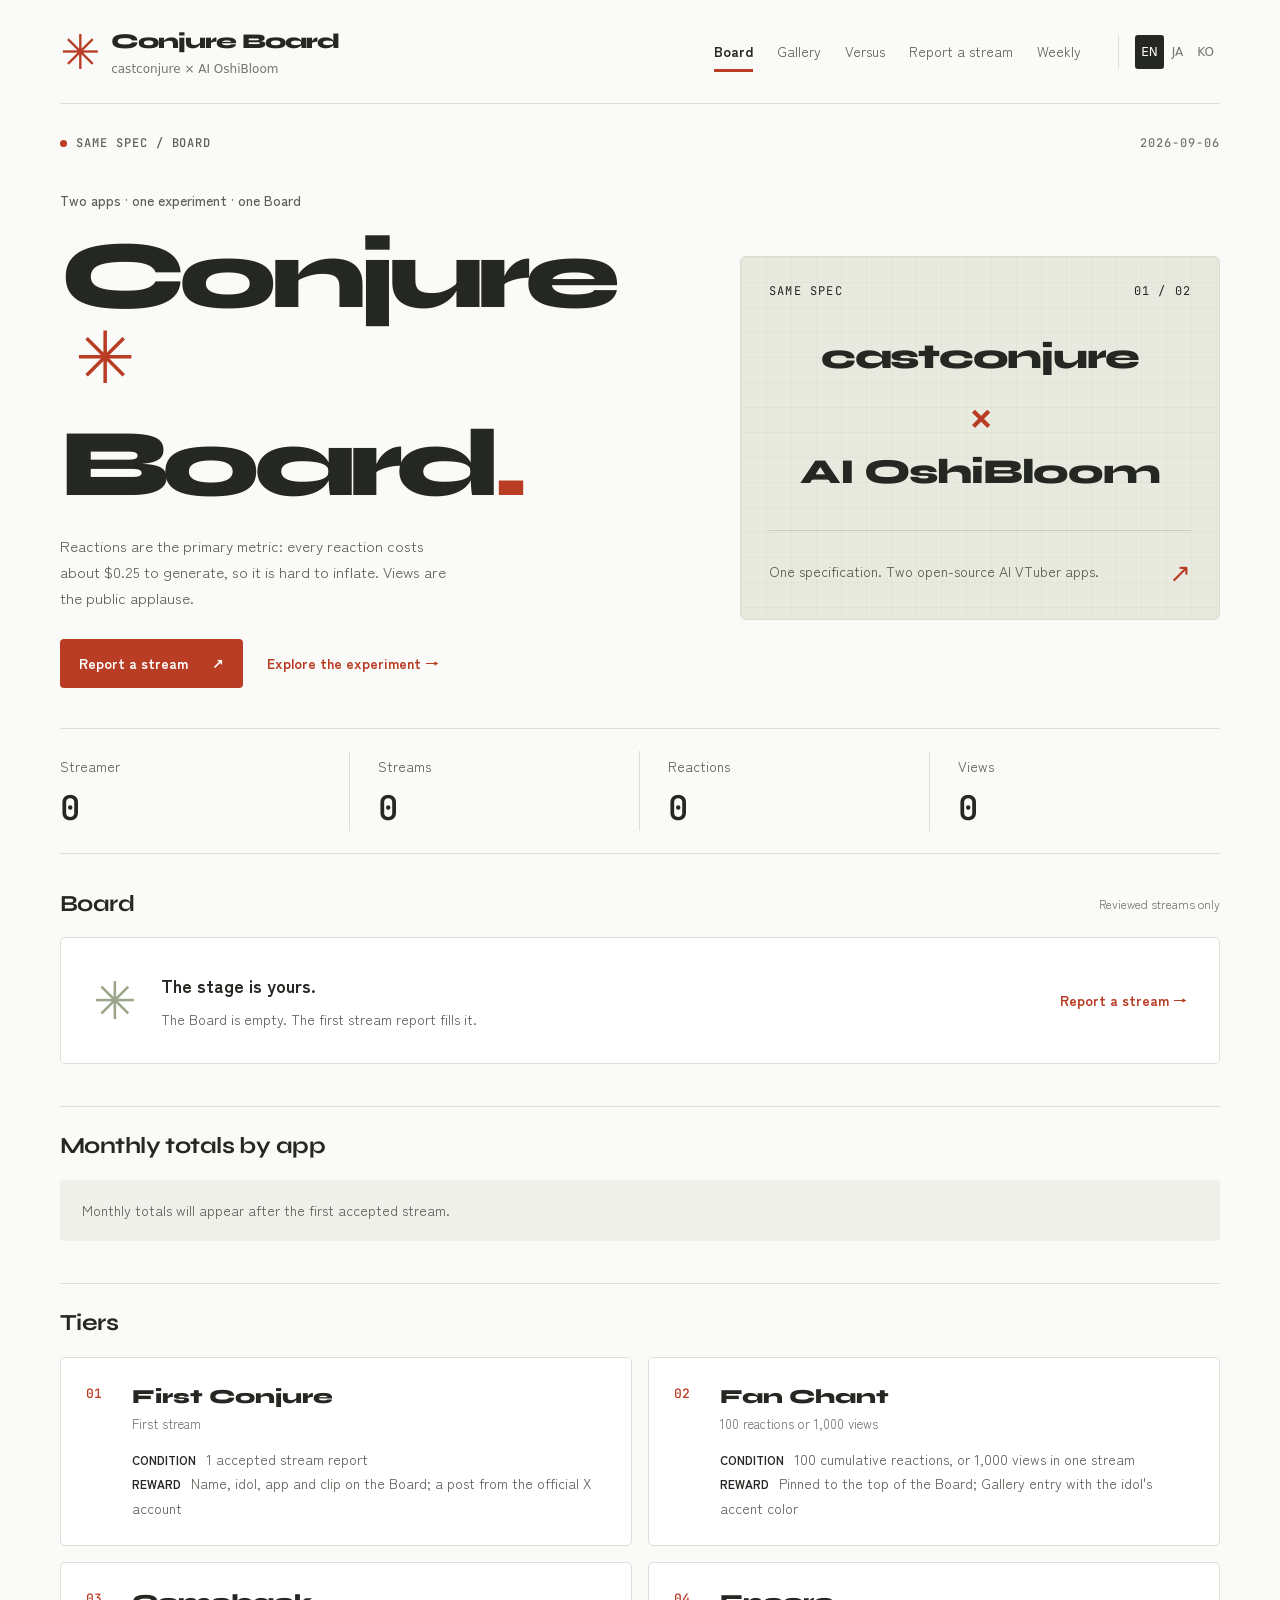
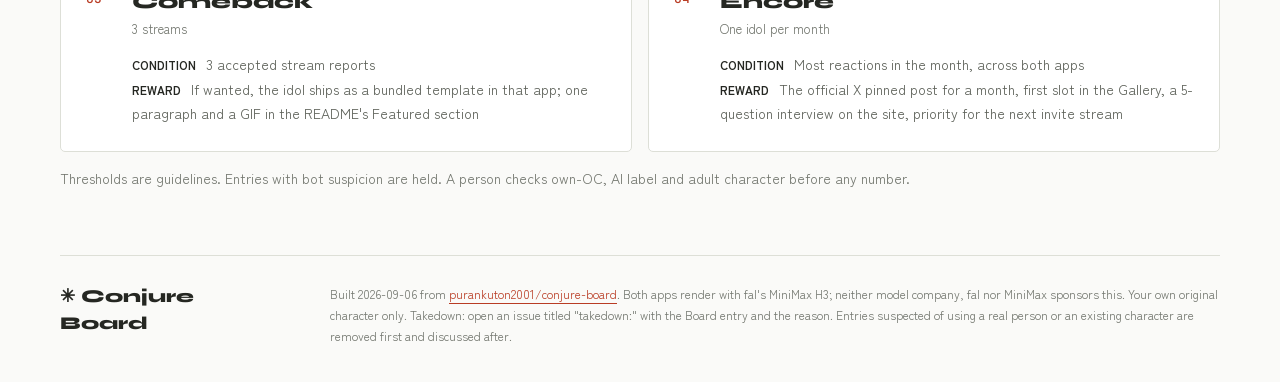
==== index.html @ 4c69f5da "Publish 2026-09-06 from same-spec 59777e3" ====
<!doctype html><html lang="en"><head><meta charset="utf-8"><meta name="viewport" content="width=device-width,initial-scale=1">
<title>Conjure Board · Conjure Board</title>
<link rel="stylesheet" href="https://fonts.googleapis.com/css2?family=Zen+Kaku+Gothic+New:wght@400;500;700&family=Syne:wght@600;800&family=JetBrains+Mono:wght@400;600&display=swap">
<link rel="stylesheet" href="assets/style.css"></head><body class="page-board"><a class="skip-link" href="#main"><span data-l="en" class="on">Skip to content</span><span data-l="ja">本文へ移動</span><span data-l="ko">본문으로 이동</span></a><div class="wrap">
<header class="top"><a class="brand" href="./"><span class="brand-mark" aria-hidden="true">✳</span><span>Conjure Board<small>castconjure × AI OshiBloom</small></span></a>
<nav class="main" aria-label="Main navigation"><a href="index.html" aria-current="page"><span data-l="en" class="on">Board</span><span data-l="ja">Board</span><span data-l="ko">Board</span></a><a href="gallery.html"><span data-l="en" class="on">Gallery</span><span data-l="ja">ギャラリー</span><span data-l="ko">갤러리</span></a><a href="versus.html"><span data-l="en" class="on">Versus</span><span data-l="ja">対決</span><span data-l="ko">대결</span></a><a href="report.html"><span data-l="en" class="on">Report a stream</span><span data-l="ja">配信を報告</span><span data-l="ko">방송 보고</span></a><a href="weekly.html"><span data-l="en" class="on">Weekly</span><span data-l="ja">週次</span><span data-l="ko">주간</span></a></nav>
<div class="lang" role="group" aria-label="Language"><button data-set="en" aria-pressed="true">EN</button><button data-set="ja">JA</button><button data-set="ko">KO</button></div></header>
<main id="main"><div class="page-label"><span class="status-dot" aria-hidden="true"></span> SAME SPEC / BOARD<span class="edition">2026-09-06</span></div>
<section class="board-intro"><div><p class="eyebrow"><span data-l="en" class="on">Two apps · one experiment · one Board</span><span data-l="ja">2 つのアプリ · 1 つの実験 · 1 つの Board</span><span data-l="ko">앱 2개 · 실험 1개 · Board 1개</span></p><h1>Conjure<span class="title-star" aria-hidden="true">✳</span><br>Board<span class="title-dot">.</span></h1><p class="lede"><span data-l="en" class="on">Reactions are the primary metric: every reaction costs about $0.25 to generate, so it is hard to inflate. Views are the public applause.</span><span data-l="ja">主指標は反応数。反応 1 本の生成に約 $0.25 かかるので水増ししにくい。再生数は外向きの称賛。</span><span data-l="ko">주요 지표는 반응 수입니다. 반응 1개 생성에 약 $0.25가 들어 부풀리기 어렵습니다. 조회수는 외부의 박수입니다.</span></p><div class="hero-actions"><a class="btn" href="report.html"><span data-l="en" class="on">Report a stream</span><span data-l="ja">配信を報告</span><span data-l="ko">방송 보고</span> <span aria-hidden="true">↗</span></a><a class="text-link" href="versus.html"><span data-l="en" class="on">Explore the experiment</span><span data-l="ja">実験について見る</span><span data-l="ko">실험 살펴보기</span> <span aria-hidden="true">→</span></a></div></div><aside class="experiment-card"><div class="experiment-top"><span>SAME SPEC</span><span>01 / 02</span></div><div class="app-pair"><span>castconjure</span><span class="pair-cross" aria-hidden="true">×</span><span>AI OshiBloom</span></div><div class="experiment-bottom"><span data-l="en" class="on">One specification. Two open-source AI VTuber apps.</span><span data-l="ja">同じ仕様書から生まれた、2つのオープンソース AI VTuber アプリ。</span><span data-l="ko">하나의 명세서. 두 개의 오픈 소스 AI VTuber 앱.</span><a href="versus.html" aria-label="Explore the experiment">↗</a></div></aside></section>
<div class="stats"><div><span><span data-l="en" class="on">Streamer</span><span data-l="ja">配信者</span><span data-l="ko">스트리머</span></span><strong>0</strong></div><div><span><span data-l="en" class="on">Streams</span><span data-l="ja">配信</span><span data-l="ko">방송</span></span><strong>0</strong></div><div><span><span data-l="en" class="on">Reactions</span><span data-l="ja">反応数</span><span data-l="ko">반응 수</span></span><strong>0</strong></div><div><span><span data-l="en" class="on">Views</span><span data-l="ja">再生数</span><span data-l="ko">조회수</span></span><strong>0</strong></div></div>
<div class="section-heading"><h2><span data-l="en" class="on">Board</span><span data-l="ja">Board</span><span data-l="ko">Board</span></h2><span class="section-note"><span data-l="en" class="on">Reviewed streams only</span><span data-l="ja">確認済みの配信を掲載</span><span data-l="ko">검토된 방송만 표시</span></span></div>
<div class="empty"><span class="empty-symbol" aria-hidden="true">✳</span><div><strong><span data-l="en" class="on">The stage is yours.</span><span data-l="ja">最初のステージは、あなたから。</span><span data-l="ko">첫 무대의 주인공이 되어보세요.</span></strong><p><span data-l="en" class="on">The Board is empty. The first stream report fills it.</span><span data-l="ja">Board はまだ空です。最初の stream report で埋まります。</span><span data-l="ko">Board가 아직 비어 있습니다. 첫 stream report로 채워집니다.</span></p></div><a class="text-link" href="report.html"><span data-l="en" class="on">Report a stream</span><span data-l="ja">配信を報告</span><span data-l="ko">방송 보고</span> →</a></div>

<h2><span data-l="en" class="on">Monthly totals by app</span><span data-l="ja">月別・アプリ別の合計</span><span data-l="ko">월별·앱별 합계</span></h2>
<p class="quiet-state"><span data-l="en" class="on">Monthly totals will appear after the first accepted stream.</span><span data-l="ja">最初の配信が承認されると、月別の集計が表示されます。</span><span data-l="ko">첫 방송이 승인되면 월별 합계가 표시됩니다.</span></p>

<h2><span data-l="en" class="on">Tiers</span><span data-l="ja">ティア</span><span data-l="ko">티어</span></h2><div class="tiers"><div class="tier"><span class="tier-number">01</span><div class="name">First Conjure<small>First stream</small></div><div><b>Condition</b> 1 accepted stream report<br><b>Reward</b> Name, idol, app and clip on the Board; a post from the official X account</div></div><div class="tier"><span class="tier-number">02</span><div class="name">Fan Chant<small>100 reactions or 1,000 views</small></div><div><b>Condition</b> 100 cumulative reactions, or 1,000 views in one stream<br><b>Reward</b> Pinned to the top of the Board; Gallery entry with the idol&#39;s accent color</div></div><div class="tier"><span class="tier-number">03</span><div class="name">Comeback<small>3 streams</small></div><div><b>Condition</b> 3 accepted stream reports<br><b>Reward</b> If wanted, the idol ships as a bundled template in that app; one paragraph and a GIF in the README&#39;s Featured section</div></div><div class="tier"><span class="tier-number">04</span><div class="name">Encore<small>One idol per month</small></div><div><b>Condition</b> Most reactions in the month, across both apps<br><b>Reward</b> The official X pinned post for a month, first slot in the Gallery, a 5-question interview on the site, priority for the next invite stream</div></div></div>
<p class="mut">Thresholds are guidelines. Entries with bot suspicion are held. A person checks own-OC, AI label and adult character before any number.</p></main>
<footer><a class="footer-brand" href="./">✳ Conjure Board</a><div>Built 2026-09-06 from <a href="https://github.com/purankuton2001/conjure-board">purankuton2001/conjure-board</a>. Both apps render with fal's MiniMax H3; neither model company, fal nor MiniMax sponsors this. Your own original character only. <span data-l="en" class="on">Takedown: open an issue titled &quot;takedown:&quot; with the Board entry and the reason. Entries suspected of using a real person or an existing character are removed first and discussed after.</span><span data-l="ja">取り下げ：Board の項目と理由を書いた「takedown:」issue を開いてください。実在人物や既存キャラの疑いがある項目は先に外し、議論は後で行います。</span><span data-l="ko">삭제 요청: Board 항목과 이유를 적은 &quot;takedown:&quot; 이슈를 열어 주세요. 실제 인물이나 기존 캐릭터 의심 항목은 먼저 내리고 나중에 논의합니다.</span></div></footer>
</div><script>
(function(){var k='same-spec-lang',L=Object.keys({"en":{"board":"Board","gallery":"Gallery","versus":"Versus","report":"Report a stream","weekly":"Weekly","tagline":"Two apps · one experiment · one Board","streamer":"Streamer","idol":"Idol","app":"App","streams":"Streams","reactions":"Reactions","views":"Views","median":"Median latency","tier":"Tier","month":"Month","reports":"Reports","cost":"Cost","emptyBoard":"The Board is empty. The first stream report fills it.","primaryNote":"Reactions are the primary metric: every reaction costs about $0.25 to generate, so it is hard to inflate. Views are the public applause.","monthly":"Monthly totals by app","tiers":"Tiers","encore":"Encore of the month","pending":"pending review","takedown":"Takedown: open an issue titled \"takedown:\" with the Board entry and the reason. Entries suspected of using a real person or an existing character are removed first and discussed after.","skip":"Skip to content","explore":"Explore the experiment","experimentNote":"One specification. Two open-source AI VTuber apps.","acceptedOnly":"Reviewed streams only","firstStage":"The stage is yours.","noMonthly":"Monthly totals will appear after the first accepted stream."},"ja":{"board":"Board","gallery":"ギャラリー","versus":"対決","report":"配信を報告","weekly":"週次","tagline":"2 つのアプリ · 1 つの実験 · 1 つの Board","streamer":"配信者","idol":"推し","app":"アプリ","streams":"配信","reactions":"反応数","views":"再生数","median":"中央値レイテンシ","tier":"ティア","month":"月","reports":"報告","cost":"費用","emptyBoard":"Board はまだ空です。最初の stream report で埋まります。","primaryNote":"主指標は反応数。反応 1 本の生成に約 $0.25 かかるので水増ししにくい。再生数は外向きの称賛。","monthly":"月別・アプリ別の合計","tiers":"ティア","encore":"今月の Encore","pending":"確認待ち","takedown":"取り下げ：Board の項目と理由を書いた「takedown:」issue を開いてください。実在人物や既存キャラの疑いがある項目は先に外し、議論は後で行います。","skip":"本文へ移動","explore":"実験について見る","experimentNote":"同じ仕様書から生まれた、2つのオープンソース AI VTuber アプリ。","acceptedOnly":"確認済みの配信を掲載","firstStage":"最初のステージは、あなたから。","noMonthly":"最初の配信が承認されると、月別の集計が表示されます。"},"ko":{"board":"Board","gallery":"갤러리","versus":"대결","report":"방송 보고","weekly":"주간","tagline":"앱 2개 · 실험 1개 · Board 1개","streamer":"스트리머","idol":"아이돌","app":"앱","streams":"방송","reactions":"반응 수","views":"조회수","median":"중앙값 지연","tier":"티어","month":"월","reports":"보고","cost":"비용","emptyBoard":"Board가 아직 비어 있습니다. 첫 stream report로 채워집니다.","primaryNote":"주요 지표는 반응 수입니다. 반응 1개 생성에 약 $0.25가 들어 부풀리기 어렵습니다. 조회수는 외부의 박수입니다.","monthly":"월별·앱별 합계","tiers":"티어","encore":"이달의 Encore","pending":"검토 대기","takedown":"삭제 요청: Board 항목과 이유를 적은 \"takedown:\" 이슈를 열어 주세요. 실제 인물이나 기존 캐릭터 의심 항목은 먼저 내리고 나중에 논의합니다.","skip":"본문으로 이동","explore":"실험 살펴보기","experimentNote":"하나의 명세서. 두 개의 오픈 소스 AI VTuber 앱.","acceptedOnly":"검토된 방송만 표시","firstStage":"첫 무대의 주인공이 되어보세요.","noMonthly":"첫 방송이 승인되면 월별 합계가 표시됩니다."}});function set(l){if(L.indexOf(l)<0)l='en';document.documentElement.lang=l;try{localStorage.setItem(k,l)}catch(e){}document.querySelectorAll('[data-l]').forEach(function(e){e.classList.toggle('on',e.dataset.l===l)});document.querySelectorAll('[data-set]').forEach(function(b){b.setAttribute('aria-pressed',b.dataset.set===l)})}
var s=null;try{s=localStorage.getItem(k)}catch(e){}if(!s){var n=(navigator.language||'en').slice(0,2);s=L.indexOf(n)>=0?n:'en'}set(s);document.querySelectorAll('[data-set]').forEach(function(b){b.addEventListener('click',function(){set(b.dataset.set)})})})();
</script></body></html>
---- assets/style.css ----
:root{--bg:#fafaf8;--panel:#fff;--panel-2:#f0f0eb;--ink:#252722;--ink-2:#5c6058;--mut:#72766e;--line:#dddfd7;--acc:#b93c24;--acc-ink:#fff;--acc-soft:#f9ebe5;--ok:#3e7151;--warn:#986318;--pink:#9e4687;--gold:#846323;color-scheme:light}
*{box-sizing:border-box}html{scroll-behavior:smooth}body{margin:0;background:var(--bg);color:var(--ink);font:16px/1.75 "Zen Kaku Gothic New","Hiragino Sans","Noto Sans JP","Noto Sans KR",system-ui,sans-serif}a{color:var(--acc);text-underline-offset:4px}a:hover{color:var(--ink)}button,a{-webkit-tap-highlight-color:transparent}a:focus-visible,button:focus-visible{outline:3px solid var(--acc);outline-offset:5px}.wrap{max-width:1256px;margin:0 auto;padding:0 48px 36px}.skip-link{position:absolute;top:-80px;left:20px;background:var(--ink);color:white;padding:10px 20px;z-index:10}.skip-link:focus{top:10px}
header.top{display:flex;align-items:center;gap:26px;min-height:104px;border-bottom:1px solid var(--line)}.brand{display:flex;align-items:center;gap:12px;font-family:Syne,system-ui,sans-serif;font-weight:800;font-size:21px;letter-spacing:-.05em;text-decoration:none;color:var(--ink);white-space:nowrap}.brand-mark{font:48px/1 system-ui;color:var(--acc)}.brand small{display:block;font:500 12px/1.6 system-ui;color:var(--mut);letter-spacing:0}.main{display:flex;gap:2px;margin-left:auto}.main a{position:relative;padding:10px 11px;text-decoration:none;color:var(--ink-2);font-size:14px;white-space:nowrap}.main a[aria-current]{color:var(--ink);font-weight:700}.main a[aria-current]:after{content:"";position:absolute;bottom:2px;left:11px;right:11px;height:3px;background:var(--acc)}.main a:hover{background:var(--panel-2)}.lang{display:flex;gap:2px;border-left:1px solid var(--line);padding-left:16px}.lang button{font:500 12px/1.5 system-ui;border:0;background:none;color:var(--mut);padding:8px 6px;cursor:pointer;border-radius:3px}.lang button[aria-pressed=true]{background:var(--ink);color:white}.page-label{display:flex;align-items:center;gap:9px;margin:30px 0 36px;font:500 12px/1.5 "JetBrains Mono",monospace;letter-spacing:.08em;color:var(--ink-2)}.status-dot{width:7px;height:7px;background:var(--acc);border-radius:50%}.edition{margin-left:auto;color:var(--mut)}
h1{font-family:Syne,"Zen Kaku Gothic New",sans-serif;font-size:clamp(36px,5vw,64px);font-weight:800;letter-spacing:-.055em;line-height:1.12;margin:0 0 22px;max-width:950px;text-wrap:balance}.lede{color:var(--ink-2);font-size:16px;max-width:72ch;margin:0 0 28px}.board-intro{display:grid;grid-template-columns:1.25fr 1fr;gap:80px;align-items:center;margin:0 0 40px}.eyebrow{font-size:14px;font-weight:500;margin:0 0 16px;color:var(--ink-2)}.board-intro h1{font-size:clamp(64px,7.5vw,100px);line-height:.98;letter-spacing:-.07em;margin-bottom:22px}.title-star{display:inline-block;color:var(--acc);font-family:system-ui;margin-left:15px;font-size:.75em;vertical-align:top}.title-dot{color:var(--acc)}.board-intro .lede{max-width:49ch;font-size:15px}.hero-actions{display:flex;align-items:center;gap:24px;flex-wrap:wrap}.btn{display:inline-flex;align-items:center;justify-content:space-between;gap:24px;background:var(--acc);color:white;padding:12px 19px;border-radius:4px;text-decoration:none;font-size:14px;font-weight:700;transition:background .15s,transform .15s}.btn:hover{background:var(--ink);color:white;transform:translateY(-2px)}.text-link{font-size:14px;font-weight:700;text-decoration:none}.experiment-card{background:#e9eadf;border:1px solid #d9dccf;border-radius:6px;padding:25px 28px;position:relative;overflow:hidden}.experiment-card:before{content:"";position:absolute;inset:0;background-image:linear-gradient(#56603b0b 1px,transparent 1px),linear-gradient(90deg,#56603b0b 1px,transparent 1px);background-size:25px 25px;pointer-events:none}.experiment-card>*{position:relative}.experiment-top{display:flex;justify-content:space-between;font:12px/1.5 "JetBrains Mono",monospace;letter-spacing:.1em}.app-pair{display:flex;flex-direction:column;align-items:center;justify-content:center;padding:35px 0;font:800 clamp(23px,2.8vw,35px)/1.3 Syne,sans-serif;letter-spacing:-.035em}.pair-cross{font:400 60px/1.15 Syne,sans-serif;color:var(--acc)}.experiment-bottom{border-top:1px solid #cbd0bd;padding-top:17px;display:flex;align-items:center;gap:18px;font-size:14px;color:#545b49}.experiment-bottom a{margin-left:auto;font-size:26px;text-decoration:none}.stats{display:grid;grid-template-columns:repeat(4,1fr);border-block:1px solid var(--line);padding:22px 0;margin-bottom:34px}.stats>div{border-right:1px solid var(--line);padding:0 28px}.stats>div:first-child{padding-left:0}.stats>div:last-child{border-right:0}.stats span{font-size:14px;color:var(--ink-2)}.stats strong{display:block;font:600 34px/1.35 "JetBrains Mono",monospace;margin-top:6px;letter-spacing:-.055em}
h2{font-family:Syne,"Zen Kaku Gothic New",sans-serif;font-size:23px;letter-spacing:-.025em;margin:42px 0 18px;padding-top:23px;border-top:1px solid var(--line);line-height:1.4}h3{font-size:18px;margin:25px 0 10px}.section-heading{display:flex;justify-content:space-between;align-items:center;gap:16px;margin-bottom:17px}.section-heading h2{padding:0;margin:0;border:0}.section-note{font-size:12px;color:var(--mut)}.empty{display:flex;align-items:center;gap:24px;border:1px solid var(--line);background:var(--panel);border-radius:5px;padding:32px;color:var(--ink-2)}.empty-symbol{font:52px/1 system-ui;color:#9ba58b}.empty strong{font-size:18px;color:var(--ink)}.empty p{font-size:14px;margin:5px 0 0}.empty .text-link{margin-left:auto;white-space:nowrap}.quiet-state{background:var(--panel-2);border-radius:4px;padding:18px 22px;color:var(--ink-2);font-size:14px}.mut{color:var(--mut);font-size:14px}.tbl{overflow-x:auto;border:1px solid var(--line);border-radius:5px;background:var(--panel);margin:18px 0 25px}table{width:100%;border-collapse:collapse;font-size:14px}th,td{text-align:left;padding:15px 18px;border-bottom:1px solid var(--line);vertical-align:top}th{font-size:12px;font-weight:600;letter-spacing:.04em;color:var(--ink-2);background:var(--panel-2);white-space:nowrap}tbody tr:last-child td{border-bottom:0}tbody tr:hover{background:#fafaf6}td.num,th.num{text-align:right;font-variant-numeric:tabular-nums;white-space:nowrap}td.num{font-family:"JetBrains Mono",monospace;font-size:13px}.pill{display:inline-block;font-size:12px;padding:2px 9px;border-radius:4px;border:1px solid var(--line);color:var(--ink-2);margin:2px 4px 2px 0;white-space:nowrap}.pill.castconjure{background:var(--acc-soft);border-color:transparent;color:var(--acc)}.pill.ai-oshibloom{background:#f5eaf1;border-color:transparent;color:var(--pink)}.pill.tier{color:var(--gold);background:#f9f3df;border-color:transparent}.pill.pin{background:var(--acc-soft);border-color:transparent}
.tiers{display:grid;grid-template-columns:1fr 1fr;gap:16px}.tier{display:grid;grid-template-columns:34px 1fr;gap:12px;background:var(--panel);border:1px solid var(--line);border-radius:5px;padding:25px;font-size:14px}.tier-number{font:500 13px/1.7 "JetBrains Mono",monospace;color:var(--acc)}.tier .name{font-family:Syne,sans-serif;font-weight:800;font-size:20px;line-height:1.4}.tier .name small{display:block;font:400 13px/1.6 "Zen Kaku Gothic New",system-ui;color:var(--mut);margin-top:3px}.tier>div:last-child{grid-column:2;color:var(--ink-2)}.tier b{font-size:12px;color:var(--ink);text-transform:uppercase;margin-right:6px}.grid{display:grid;grid-template-columns:repeat(auto-fit,minmax(min(100%,300px),1fr));gap:22px}.card{background:var(--panel);border:1px solid var(--line);border-top:3px solid var(--card-accent,var(--acc));border-radius:5px;padding:25px;font-size:16px}.card>b{display:block;font:800 25px/1.5 Syne,sans-serif;margin-bottom:14px}.card .yt{aspect-ratio:16/9;width:100%;border:0;border-radius:4px;margin:18px 0}.card .mut{font-size:14px}.callout{border-left:3px solid var(--acc);background:var(--acc-soft);padding:18px 22px;border-radius:0 4px 4px 0;margin:24px 0;font-size:14px}.callout.warn{border-left-color:var(--warn);background:#f6f0df}code{font-family:"JetBrains Mono",monospace;background:var(--panel-2);padding:.12em .4em;border-radius:3px;font-size:.85em;overflow-wrap:anywhere}pre{background:var(--ink);color:white;padding:20px;border-radius:5px;overflow-x:auto;font-size:14px;white-space:pre-wrap}pre code{background:none;padding:0;color:inherit}dl.kv{display:grid;grid-template-columns:150px 1fr;gap:0;font-size:16px;border:1px solid var(--line);border-radius:5px;background:var(--panel);padding:8px 24px}dl.kv dt,dl.kv dd{padding:15px 0;border-bottom:1px solid var(--line)}dl.kv dt{font:500 13px/1.9 "JetBrains Mono",monospace;color:var(--ink-2)}dl.kv dd{margin:0}dl.kv dt:nth-last-child(2),dl.kv dd:last-child{border:0}footer{display:grid;grid-template-columns:220px 1fr;gap:50px;color:var(--mut);font-size:12px;border-top:1px solid var(--line);padding-top:27px;margin-top:65px}.footer-brand{font:800 18px/1.5 Syne,sans-serif;text-decoration:none;color:var(--ink)}[data-l]{display:none}[data-l].on{display:inline}
@media(min-width:1000px){.page-board .board-intro{min-height:375px}}@media(max-width:1050px){.wrap{padding-inline:28px}header.top{flex-wrap:wrap;gap:12px;padding:20px 0}.main{order:3;width:100%;margin:0}.lang{margin-left:auto}.board-intro{gap:35px}.brand small{font-size:12px}}@media(max-width:650px){.wrap{padding-inline:20px}header.top{padding-top:16px}.brand{font-size:18px}.brand-mark{font-size:36px}.lang{padding-left:8px}.main{justify-content:space-between;gap:0}.main a{font-size:12px;padding:10px 5px;white-space:normal}.main a[aria-current]:after{left:5px;right:5px}.page-label{margin:22px 0 27px;font-size:12px}.board-intro{grid-template-columns:1fr;gap:26px;margin-bottom:28px}.board-intro h1{font-size:70px}.board-intro .lede{font-size:16px}.experiment-card{padding:20px}.app-pair{padding:24px 0;font-size:29px}.stats{grid-template-columns:1fr 1fr;gap:24px 0}.stats>div{padding:0 18px}.stats>div:nth-child(odd){padding-left:0}.stats>div:nth-child(2){border:0}.stats strong{font-size:29px}.empty{flex-wrap:wrap;gap:14px;padding:23px}.empty-symbol{font-size:35px}.empty>div{flex:1;min-width:180px}.empty .text-link{margin:6px 0 0}.tiers{grid-template-columns:1fr}.tier{padding:22px}th,td{padding:12px 14px}.section-note{font-size:12px;text-align:right}dl.kv{grid-template-columns:1fr;padding:10px 20px}dl.kv dt{border:0;padding:12px 0 0}dl.kv dd{padding:4px 0 14px}footer{grid-template-columns:1fr;gap:15px;margin-top:45px}h1{font-size:36px}h2{font-size:22px}}
@media(prefers-reduced-motion:reduce){html{scroll-behavior:auto}*,*:before,*:after{transition:none!important}}
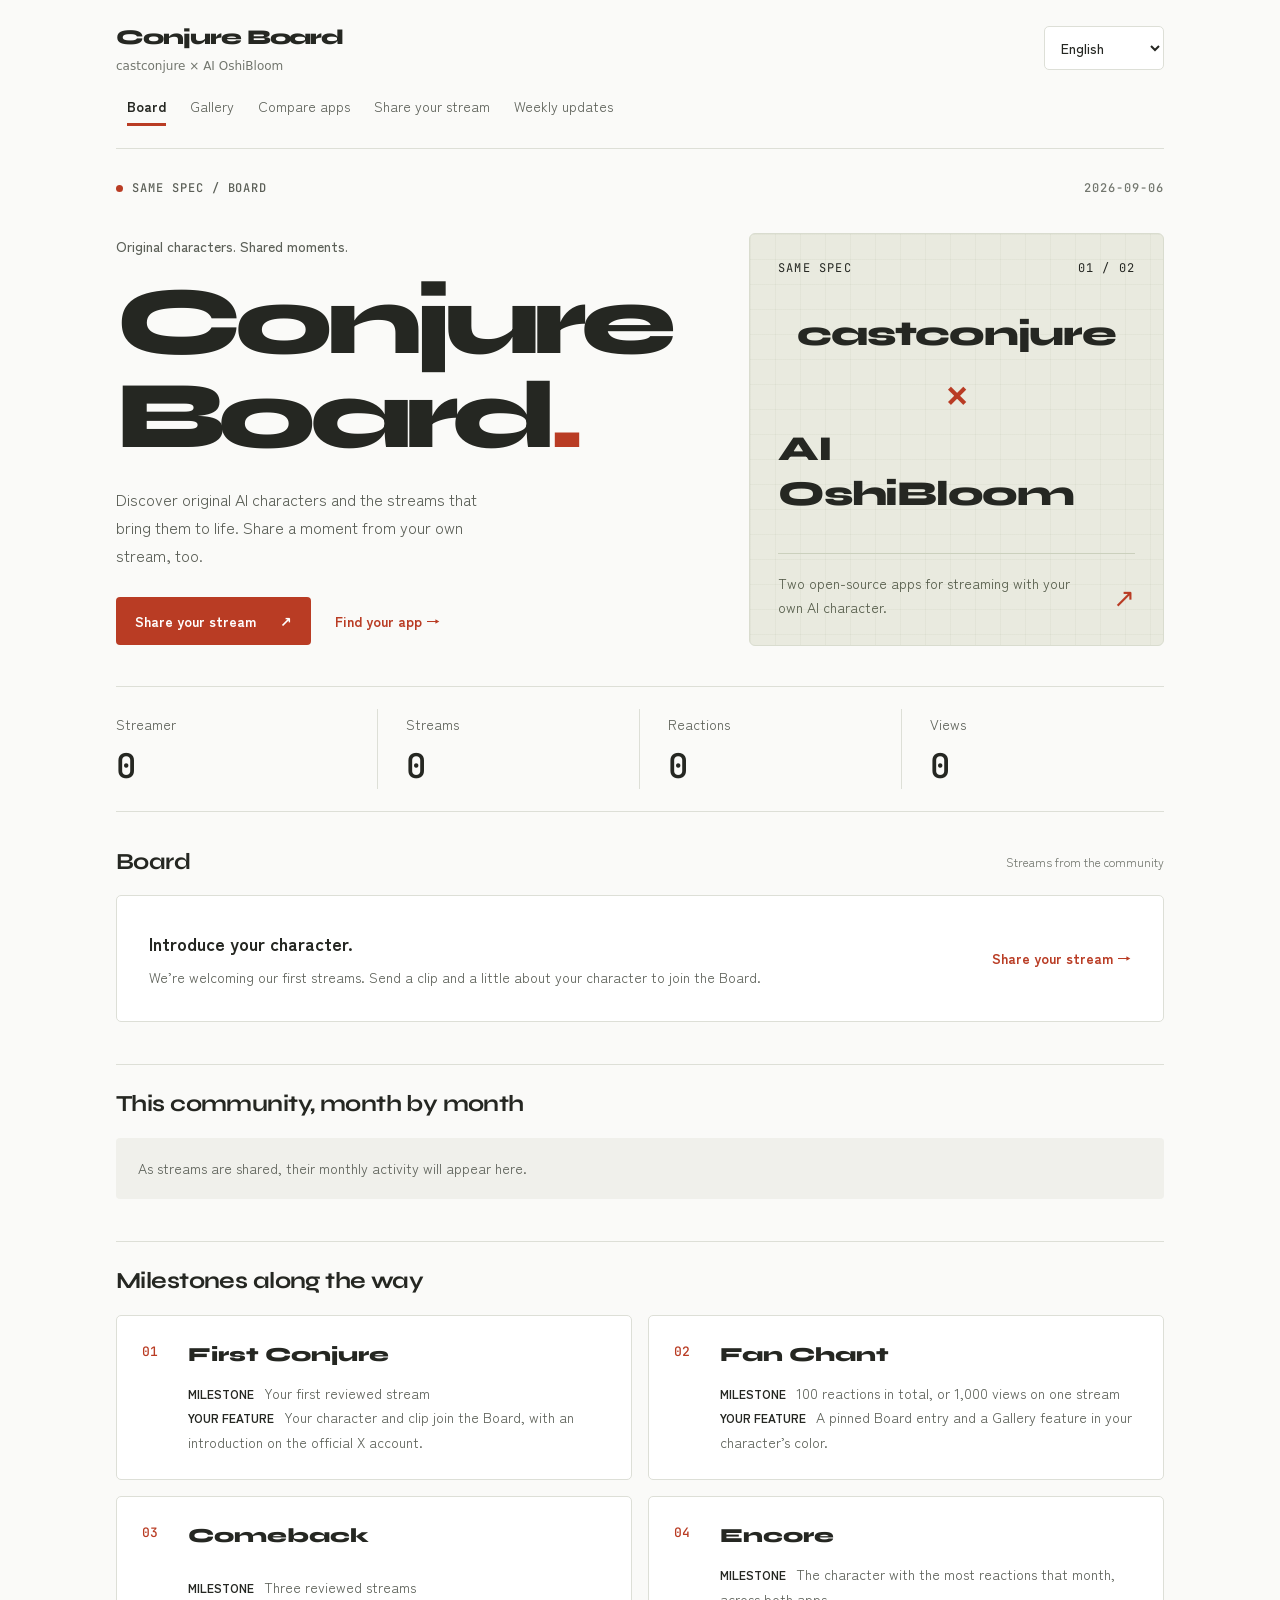
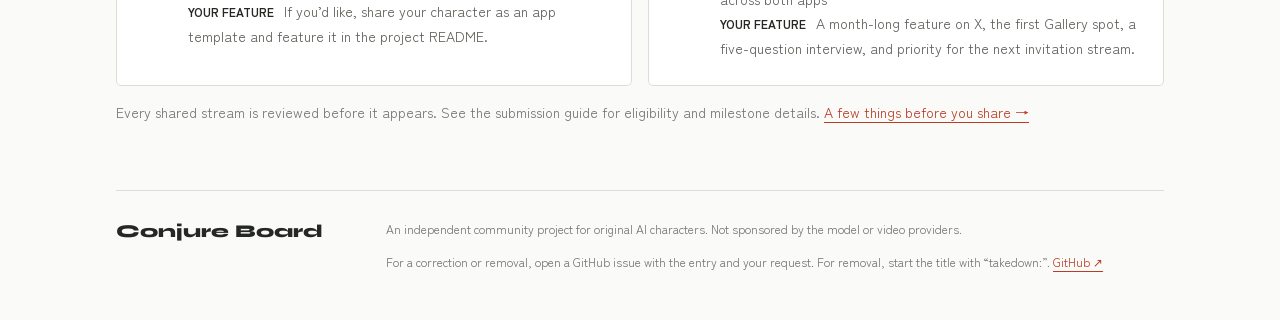
==== commit 7949930d: "Publish 2026-09-06 from same-spec bc55cb6" ====
--- a/index.html
+++ b/index.html
@@ -1,23 +1,20 @@
 <!doctype html><html lang="en"><head><meta charset="utf-8"><meta name="viewport" content="width=device-width,initial-scale=1">
 <title>Conjure Board · Conjure Board</title>
 <link rel="stylesheet" href="https://fonts.googleapis.com/css2?family=Zen+Kaku+Gothic+New:wght@400;500;700&family=Syne:wght@600;800&family=JetBrains+Mono:wght@400;600&display=swap">
-<link rel="stylesheet" href="assets/style.css"></head><body class="page-board"><a class="skip-link" href="#main"><span data-l="en" class="on">Skip to content</span><span data-l="ja">本文へ移動</span><span data-l="ko">본문으로 이동</span></a><div class="wrap">
-<header class="top"><a class="brand" href="./"><span class="brand-mark" aria-hidden="true">✳</span><span>Conjure Board<small>castconjure × AI OshiBloom</small></span></a>
-<nav class="main" aria-label="Main navigation"><a href="index.html" aria-current="page"><span data-l="en" class="on">Board</span><span data-l="ja">Board</span><span data-l="ko">Board</span></a><a href="gallery.html"><span data-l="en" class="on">Gallery</span><span data-l="ja">ギャラリー</span><span data-l="ko">갤러리</span></a><a href="versus.html"><span data-l="en" class="on">Versus</span><span data-l="ja">対決</span><span data-l="ko">대결</span></a><a href="report.html"><span data-l="en" class="on">Report a stream</span><span data-l="ja">配信を報告</span><span data-l="ko">방송 보고</span></a><a href="weekly.html"><span data-l="en" class="on">Weekly</span><span data-l="ja">週次</span><span data-l="ko">주간</span></a></nav>
-<div class="lang" role="group" aria-label="Language"><button data-set="en" aria-pressed="true">EN</button><button data-set="ja">JA</button><button data-set="ko">KO</button></div></header>
+<link rel="stylesheet" href="assets/style.css?v=164feaf885fa"></head><body class="page-board"><a class="skip-link" href="#main"><span data-l="en" class="on">Skip to content</span><span data-l="ja">本文へ移動</span><span data-l="ko">본문으로 이동</span><span data-l="zh-Hans">跳转到正文</span><span data-l="zh-Hant">跳至主要內容</span></a><div class="wrap">
+<header class="top"><a class="brand" href="./"><span>Conjure Board<small>castconjure × AI OshiBloom</small></span></a>
+<nav class="main" aria-label="Main navigation"><a href="index.html" aria-current="page"><span data-l="en" class="on">Board</span><span data-l="ja">Board</span><span data-l="ko">Board</span><span data-l="zh-Hans">榜单</span><span data-l="zh-Hant">榜單</span></a><a href="gallery.html"><span data-l="en" class="on">Gallery</span><span data-l="ja">ギャラリー</span><span data-l="ko">갤러리</span><span data-l="zh-Hans">画廊</span><span data-l="zh-Hant">藝廊</span></a><a href="versus.html"><span data-l="en" class="on">Compare apps</span><span data-l="ja">アプリを比べる</span><span data-l="ko">앱 비교</span><span data-l="zh-Hans">比较应用</span><span data-l="zh-Hant">比較應用程式</span></a><a href="report.html"><span data-l="en" class="on">Share your stream</span><span data-l="ja">配信を紹介する</span><span data-l="ko">방송 소개하기</span><span data-l="zh-Hans">分享直播</span><span data-l="zh-Hant">分享直播</span></a><a href="weekly.html"><span data-l="en" class="on">Weekly updates</span><span data-l="ja">今週のようす</span><span data-l="ko">주간 소식</span><span data-l="zh-Hans">每周动态</span><span data-l="zh-Hant">每週動態</span></a></nav>
+<div class="lang"><select data-language-select aria-label="Language"><option value="en" lang="en" selected>English</option><option value="ja" lang="ja">日本語</option><option value="ko" lang="ko">한국어</option><option value="zh-Hans" lang="zh-Hans">简体中文</option><option value="zh-Hant" lang="zh-Hant">繁體中文</option></select></div></header>
 <main id="main"><div class="page-label"><span class="status-dot" aria-hidden="true"></span> SAME SPEC / BOARD<span class="edition">2026-09-06</span></div>
-<section class="board-intro"><div><p class="eyebrow"><span data-l="en" class="on">Two apps · one experiment · one Board</span><span data-l="ja">2 つのアプリ · 1 つの実験 · 1 つの Board</span><span data-l="ko">앱 2개 · 실험 1개 · Board 1개</span></p><h1>Conjure<span class="title-star" aria-hidden="true">✳</span><br>Board<span class="title-dot">.</span></h1><p class="lede"><span data-l="en" class="on">Reactions are the primary metric: every reaction costs about $0.25 to generate, so it is hard to inflate. Views are the public applause.</span><span data-l="ja">主指標は反応数。反応 1 本の生成に約 $0.25 かかるので水増ししにくい。再生数は外向きの称賛。</span><span data-l="ko">주요 지표는 반응 수입니다. 반응 1개 생성에 약 $0.25가 들어 부풀리기 어렵습니다. 조회수는 외부의 박수입니다.</span></p><div class="hero-actions"><a class="btn" href="report.html"><span data-l="en" class="on">Report a stream</span><span data-l="ja">配信を報告</span><span data-l="ko">방송 보고</span> <span aria-hidden="true">↗</span></a><a class="text-link" href="versus.html"><span data-l="en" class="on">Explore the experiment</span><span data-l="ja">実験について見る</span><span data-l="ko">실험 살펴보기</span> <span aria-hidden="true">→</span></a></div></div><aside class="experiment-card"><div class="experiment-top"><span>SAME SPEC</span><span>01 / 02</span></div><div class="app-pair"><span>castconjure</span><span class="pair-cross" aria-hidden="true">×</span><span>AI OshiBloom</span></div><div class="experiment-bottom"><span data-l="en" class="on">One specification. Two open-source AI VTuber apps.</span><span data-l="ja">同じ仕様書から生まれた、2つのオープンソース AI VTuber アプリ。</span><span data-l="ko">하나의 명세서. 두 개의 오픈 소스 AI VTuber 앱.</span><a href="versus.html" aria-label="Explore the experiment">↗</a></div></aside></section>
-<div class="stats"><div><span><span data-l="en" class="on">Streamer</span><span data-l="ja">配信者</span><span data-l="ko">스트리머</span></span><strong>0</strong></div><div><span><span data-l="en" class="on">Streams</span><span data-l="ja">配信</span><span data-l="ko">방송</span></span><strong>0</strong></div><div><span><span data-l="en" class="on">Reactions</span><span data-l="ja">反応数</span><span data-l="ko">반응 수</span></span><strong>0</strong></div><div><span><span data-l="en" class="on">Views</span><span data-l="ja">再生数</span><span data-l="ko">조회수</span></span><strong>0</strong></div></div>
-<div class="section-heading"><h2><span data-l="en" class="on">Board</span><span data-l="ja">Board</span><span data-l="ko">Board</span></h2><span class="section-note"><span data-l="en" class="on">Reviewed streams only</span><span data-l="ja">確認済みの配信を掲載</span><span data-l="ko">검토된 방송만 표시</span></span></div>
-<div class="empty"><span class="empty-symbol" aria-hidden="true">✳</span><div><strong><span data-l="en" class="on">The stage is yours.</span><span data-l="ja">最初のステージは、あなたから。</span><span data-l="ko">첫 무대의 주인공이 되어보세요.</span></strong><p><span data-l="en" class="on">The Board is empty. The first stream report fills it.</span><span data-l="ja">Board はまだ空です。最初の stream report で埋まります。</span><span data-l="ko">Board가 아직 비어 있습니다. 첫 stream report로 채워집니다.</span></p></div><a class="text-link" href="report.html"><span data-l="en" class="on">Report a stream</span><span data-l="ja">配信を報告</span><span data-l="ko">방송 보고</span> →</a></div>
+<section class="board-intro"><div><p class="eyebrow"><span data-l="en" class="on">Original characters. Shared moments.</span><span data-l="ja">あなたのキャラクターに、出会う場所。</span><span data-l="ko">나만의 캐릭터를 만나는 곳.</span><span data-l="zh-Hans">在这里，遇见原创角色。</span><span data-l="zh-Hant">在這裡，遇見原創角色。</span></p><h1>Conjure<br>Board<span class="title-dot">.</span></h1><p class="lede"><span data-l="en" class="on">Discover original AI characters and the streams that bring them to life. Share a moment from your own stream, too.</span><span data-l="ja">配信から生まれた、オリジナルの AI キャラクターたち。気になる配信を見つけたり、あなたのキャラクターの見どころを紹介したり。</span><span data-l="ko">방송에서 만나는 오리지널 AI 캐릭터들. 마음에 드는 방송을 찾고, 내 캐릭터의 멋진 순간도 소개해 보세요.</span><span data-l="zh-Hans">发现直播中的原创 AI 角色，找到喜欢的直播，也分享你自己角色的精彩瞬间。</span><span data-l="zh-Hant">發現直播中的原創 AI 角色，找到喜歡的直播，也分享你自己角色的精彩瞬間。</span></p><div class="hero-actions"><a class="btn" href="report.html"><span data-l="en" class="on">Share your stream</span><span data-l="ja">配信を紹介する</span><span data-l="ko">방송 소개하기</span><span data-l="zh-Hans">分享直播</span><span data-l="zh-Hant">分享直播</span> <span aria-hidden="true">↗</span></a><a class="text-link" href="versus.html"><span data-l="en" class="on">Find your app</span><span data-l="ja">自分に合うアプリを探す</span><span data-l="ko">나에게 맞는 앱 찾기</span><span data-l="zh-Hans">寻找适合你的应用</span><span data-l="zh-Hant">尋找適合你的應用程式</span> <span aria-hidden="true">→</span></a></div></div><aside class="experiment-card"><div class="experiment-top"><span>SAME SPEC</span><span>01 / 02</span></div><div class="app-pair"><span>castconjure</span><span class="pair-cross" aria-hidden="true">×</span><span>AI OshiBloom</span></div><div class="experiment-bottom"><span data-l="en" class="on">Two open-source apps for streaming with your own AI character.</span><span data-l="ja">自分の AI キャラクターと配信を始める、2つのオープンソースアプリ。</span><span data-l="ko">내 AI 캐릭터로 방송을 시작하는 두 가지 오픈 소스 앱.</span><span data-l="zh-Hans">两款开源应用，陪你用自己的 AI 角色开始直播。</span><span data-l="zh-Hant">兩款開源應用程式，陪你用自己的 AI 角色開始直播。</span><a href="versus.html" aria-label="Find your app">↗</a></div></aside></section>
+<div class="stats"><div><span><span data-l="en" class="on">Streamer</span><span data-l="ja">配信者</span><span data-l="ko">스트리머</span><span data-l="zh-Hans">主播</span><span data-l="zh-Hant">實況主</span></span><strong>0</strong></div><div><span><span data-l="en" class="on">Streams</span><span data-l="ja">配信</span><span data-l="ko">방송</span><span data-l="zh-Hans">直播场次</span><span data-l="zh-Hant">直播場次</span></span><strong>0</strong></div><div><span><span data-l="en" class="on">Reactions</span><span data-l="ja">反応数</span><span data-l="ko">반응 수</span><span data-l="zh-Hans">反应数</span><span data-l="zh-Hant">反應數</span></span><strong>0</strong></div><div><span><span data-l="en" class="on">Views</span><span data-l="ja">再生数</span><span data-l="ko">조회수</span><span data-l="zh-Hans">观看次数</span><span data-l="zh-Hant">觀看次數</span></span><strong>0</strong></div></div>
+<div class="section-heading"><h2><span data-l="en" class="on">Board</span><span data-l="ja">Board</span><span data-l="ko">Board</span><span data-l="zh-Hans">榜单</span><span data-l="zh-Hant">榜單</span></h2><span class="section-note"><span data-l="en" class="on">Streams from the community</span><span data-l="ja">みんなの配信</span><span data-l="ko">함께 나누는 방송</span><span data-l="zh-Hans">大家的直播</span><span data-l="zh-Hant">大家的直播</span></span></div>
+<div class="empty"><div><strong><span data-l="en" class="on">Introduce your character.</span><span data-l="ja">あなたのキャラクターを紹介しませんか。</span><span data-l="ko">내 캐릭터를 소개해 보세요.</span><span data-l="zh-Hans">来介绍你的角色吧。</span><span data-l="zh-Hant">來介紹你的角色吧。</span></strong><p><span data-l="en" class="on">We’re welcoming our first streams. Send a clip and a little about your character to join the Board.</span><span data-l="ja">ただいま最初の配信を募集中です。キャラクターの紹介と、お気に入りのワンシーンをお寄せください。</span><span data-l="ko">첫 방송을 기다리고 있어요. 캐릭터 소개와 좋아하는 장면을 보내주세요.</span><span data-l="zh-Hans">正在征集第一批直播。欢迎分享角色介绍和你喜欢的片段。</span><span data-l="zh-Hant">正在徵集第一批直播。歡迎分享角色介紹和你喜歡的片段。</span></p></div><a class="text-link" href="report.html"><span data-l="en" class="on">Share your stream</span><span data-l="ja">配信を紹介する</span><span data-l="ko">방송 소개하기</span><span data-l="zh-Hans">分享直播</span><span data-l="zh-Hant">分享直播</span> →</a></div>
 
-<h2><span data-l="en" class="on">Monthly totals by app</span><span data-l="ja">月別・アプリ別の合計</span><span data-l="ko">월별·앱별 합계</span></h2>
-<p class="quiet-state"><span data-l="en" class="on">Monthly totals will appear after the first accepted stream.</span><span data-l="ja">最初の配信が承認されると、月別の集計が表示されます。</span><span data-l="ko">첫 방송이 승인되면 월별 합계가 표시됩니다.</span></p>
+<h2><span data-l="en" class="on">This community, month by month</span><span data-l="ja">配信の歩み</span><span data-l="ko">월별 방송 기록</span><span data-l="zh-Hans">每月直播记录</span><span data-l="zh-Hant">每月直播紀錄</span></h2>
+<p class="quiet-state"><span data-l="en" class="on">As streams are shared, their monthly activity will appear here.</span><span data-l="ja">配信が集まると、月ごとの活動をここで振り返れます。</span><span data-l="ko">방송이 모이면 이곳에서 월별 활동을 볼 수 있어요.</span><span data-l="zh-Hans">直播陆续加入后，就能在这里回顾每月的活动。</span><span data-l="zh-Hant">直播陸續加入後，就能在這裡回顧每月的活動。</span></p>
 
-<h2><span data-l="en" class="on">Tiers</span><span data-l="ja">ティア</span><span data-l="ko">티어</span></h2><div class="tiers"><div class="tier"><span class="tier-number">01</span><div class="name">First Conjure<small>First stream</small></div><div><b>Condition</b> 1 accepted stream report<br><b>Reward</b> Name, idol, app and clip on the Board; a post from the official X account</div></div><div class="tier"><span class="tier-number">02</span><div class="name">Fan Chant<small>100 reactions or 1,000 views</small></div><div><b>Condition</b> 100 cumulative reactions, or 1,000 views in one stream<br><b>Reward</b> Pinned to the top of the Board; Gallery entry with the idol&#39;s accent color</div></div><div class="tier"><span class="tier-number">03</span><div class="name">Comeback<small>3 streams</small></div><div><b>Condition</b> 3 accepted stream reports<br><b>Reward</b> If wanted, the idol ships as a bundled template in that app; one paragraph and a GIF in the README&#39;s Featured section</div></div><div class="tier"><span class="tier-number">04</span><div class="name">Encore<small>One idol per month</small></div><div><b>Condition</b> Most reactions in the month, across both apps<br><b>Reward</b> The official X pinned post for a month, first slot in the Gallery, a 5-question interview on the site, priority for the next invite stream</div></div></div>
-<p class="mut">Thresholds are guidelines. Entries with bot suspicion are held. A person checks own-OC, AI label and adult character before any number.</p></main>
-<footer><a class="footer-brand" href="./">✳ Conjure Board</a><div>Built 2026-09-06 from <a href="https://github.com/purankuton2001/conjure-board">purankuton2001/conjure-board</a>. Both apps render with fal's MiniMax H3; neither model company, fal nor MiniMax sponsors this. Your own original character only. <span data-l="en" class="on">Takedown: open an issue titled &quot;takedown:&quot; with the Board entry and the reason. Entries suspected of using a real person or an existing character are removed first and discussed after.</span><span data-l="ja">取り下げ：Board の項目と理由を書いた「takedown:」issue を開いてください。実在人物や既存キャラの疑いがある項目は先に外し、議論は後で行います。</span><span data-l="ko">삭제 요청: Board 항목과 이유를 적은 &quot;takedown:&quot; 이슈를 열어 주세요. 실제 인물이나 기존 캐릭터 의심 항목은 먼저 내리고 나중에 논의합니다.</span></div></footer>
-</div><script>
-(function(){var k='same-spec-lang',L=Object.keys({"en":{"board":"Board","gallery":"Gallery","versus":"Versus","report":"Report a stream","weekly":"Weekly","tagline":"Two apps · one experiment · one Board","streamer":"Streamer","idol":"Idol","app":"App","streams":"Streams","reactions":"Reactions","views":"Views","median":"Median latency","tier":"Tier","month":"Month","reports":"Reports","cost":"Cost","emptyBoard":"The Board is empty. The first stream report fills it.","primaryNote":"Reactions are the primary metric: every reaction costs about $0.25 to generate, so it is hard to inflate. Views are the public applause.","monthly":"Monthly totals by app","tiers":"Tiers","encore":"Encore of the month","pending":"pending review","takedown":"Takedown: open an issue titled \"takedown:\" with the Board entry and the reason. Entries suspected of using a real person or an existing character are removed first and discussed after.","skip":"Skip to content","explore":"Explore the experiment","experimentNote":"One specification. Two open-source AI VTuber apps.","acceptedOnly":"Reviewed streams only","firstStage":"The stage is yours.","noMonthly":"Monthly totals will appear after the first accepted stream."},"ja":{"board":"Board","gallery":"ギャラリー","versus":"対決","report":"配信を報告","weekly":"週次","tagline":"2 つのアプリ · 1 つの実験 · 1 つの Board","streamer":"配信者","idol":"推し","app":"アプリ","streams":"配信","reactions":"反応数","views":"再生数","median":"中央値レイテンシ","tier":"ティア","month":"月","reports":"報告","cost":"費用","emptyBoard":"Board はまだ空です。最初の stream report で埋まります。","primaryNote":"主指標は反応数。反応 1 本の生成に約 $0.25 かかるので水増ししにくい。再生数は外向きの称賛。","monthly":"月別・アプリ別の合計","tiers":"ティア","encore":"今月の Encore","pending":"確認待ち","takedown":"取り下げ：Board の項目と理由を書いた「takedown:」issue を開いてください。実在人物や既存キャラの疑いがある項目は先に外し、議論は後で行います。","skip":"本文へ移動","explore":"実験について見る","experimentNote":"同じ仕様書から生まれた、2つのオープンソース AI VTuber アプリ。","acceptedOnly":"確認済みの配信を掲載","firstStage":"最初のステージは、あなたから。","noMonthly":"最初の配信が承認されると、月別の集計が表示されます。"},"ko":{"board":"Board","gallery":"갤러리","versus":"대결","report":"방송 보고","weekly":"주간","tagline":"앱 2개 · 실험 1개 · Board 1개","streamer":"스트리머","idol":"아이돌","app":"앱","streams":"방송","reactions":"반응 수","views":"조회수","median":"중앙값 지연","tier":"티어","month":"월","reports":"보고","cost":"비용","emptyBoard":"Board가 아직 비어 있습니다. 첫 stream report로 채워집니다.","primaryNote":"주요 지표는 반응 수입니다. 반응 1개 생성에 약 $0.25가 들어 부풀리기 어렵습니다. 조회수는 외부의 박수입니다.","monthly":"월별·앱별 합계","tiers":"티어","encore":"이달의 Encore","pending":"검토 대기","takedown":"삭제 요청: Board 항목과 이유를 적은 \"takedown:\" 이슈를 열어 주세요. 실제 인물이나 기존 캐릭터 의심 항목은 먼저 내리고 나중에 논의합니다.","skip":"본문으로 이동","explore":"실험 살펴보기","experimentNote":"하나의 명세서. 두 개의 오픈 소스 AI VTuber 앱.","acceptedOnly":"검토된 방송만 표시","firstStage":"첫 무대의 주인공이 되어보세요.","noMonthly":"첫 방송이 승인되면 월별 합계가 표시됩니다."}});function set(l){if(L.indexOf(l)<0)l='en';document.documentElement.lang=l;try{localStorage.setItem(k,l)}catch(e){}document.querySelectorAll('[data-l]').forEach(function(e){e.classList.toggle('on',e.dataset.l===l)});document.querySelectorAll('[data-set]').forEach(function(b){b.setAttribute('aria-pressed',b.dataset.set===l)})}
-var s=null;try{s=localStorage.getItem(k)}catch(e){}if(!s){var n=(navigator.language||'en').slice(0,2);s=L.indexOf(n)>=0?n:'en'}set(s);document.querySelectorAll('[data-set]').forEach(function(b){b.addEventListener('click',function(){set(b.dataset.set)})})})();
-</script></body></html>+<h2><span data-l="en" class="on">Milestones along the way</span><span data-l="ja">配信を重ねる楽しみ</span><span data-l="ko">방송과 함께 쌓이는 이정표</span><span data-l="zh-Hans">直播路上的里程碑</span><span data-l="zh-Hant">直播路上的里程碑</span></h2><div class="tiers"><div class="tier"><span class="tier-number">01</span><div class="name">First Conjure</div><div><b><span data-l="en" class="on">Milestone</span><span data-l="ja">達成の目安</span><span data-l="ko">달성 기준</span><span data-l="zh-Hans">达成条件</span><span data-l="zh-Hant">達成條件</span></b> <span data-l="en" class="on">Your first reviewed stream</span><span data-l="ja">最初の配信が掲載されたら</span><span data-l="ko">첫 방송이 검토 후 게시되면</span><span data-l="zh-Hans">首场直播审核通过后</span><span data-l="zh-Hant">首場直播審核通過後</span><br><b><span data-l="en" class="on">Your feature</span><span data-l="ja">紹介される場所</span><span data-l="ko">소개되는 곳</span><span data-l="zh-Hans">展示方式</span><span data-l="zh-Hant">展示方式</span></b> <span data-l="en" class="on">Your character and clip join the Board, with an introduction on the official X account.</span><span data-l="ja">キャラクターとクリップを Board に掲載し、公式 X でも紹介します。</span><span data-l="ko">캐릭터와 클립을 Board에 게시하고 공식 X에서도 소개합니다.</span><span data-l="zh-Hans">角色与片段将登上榜单，并由官方 X 账号介绍。</span><span data-l="zh-Hant">角色與片段將登上榜單，並由官方 X 帳號介紹。</span></div></div><div class="tier"><span class="tier-number">02</span><div class="name">Fan Chant</div><div><b><span data-l="en" class="on">Milestone</span><span data-l="ja">達成の目安</span><span data-l="ko">달성 기준</span><span data-l="zh-Hans">达成条件</span><span data-l="zh-Hant">達成條件</span></b> <span data-l="en" class="on">100 reactions in total, or 1,000 views on one stream</span><span data-l="ja">反応数が累計100回、または1回の配信で1,000再生</span><span data-l="ko">누적 반응 100회 또는 한 방송 조회수 1,000회</span><span data-l="zh-Hans">累计 100 次反应，或单场直播 1,000 次观看</span><span data-l="zh-Hant">累計 100 次反應，或單場直播 1,000 次觀看</span><br><b><span data-l="en" class="on">Your feature</span><span data-l="ja">紹介される場所</span><span data-l="ko">소개되는 곳</span><span data-l="zh-Hans">展示方式</span><span data-l="zh-Hant">展示方式</span></b> <span data-l="en" class="on">A pinned Board entry and a Gallery feature in your character’s color.</span><span data-l="ja">Board の上部に掲載。キャラクターのテーマカラーを添えて、ギャラリーでも紹介します。</span><span data-l="ko">Board 상단에 고정하고 캐릭터의 테마 색상으로 갤러리에 소개합니다.</span><span data-l="zh-Hans">榜单置顶，并以角色主题色在画廊展示。</span><span data-l="zh-Hant">榜單置頂，並以角色主題色在藝廊展示。</span></div></div><div class="tier"><span class="tier-number">03</span><div class="name">Comeback</div><div><b><span data-l="en" class="on">Milestone</span><span data-l="ja">達成の目安</span><span data-l="ko">달성 기준</span><span data-l="zh-Hans">达成条件</span><span data-l="zh-Hant">達成條件</span></b> <span data-l="en" class="on">Three reviewed streams</span><span data-l="ja">3回の配信が掲載されたら</span><span data-l="ko">방송 3회가 검토 후 게시되면</span><span data-l="zh-Hans">三场直播审核通过后</span><span data-l="zh-Hant">三場直播審核通過後</span><br><b><span data-l="en" class="on">Your feature</span><span data-l="ja">紹介される場所</span><span data-l="ko">소개되는 곳</span><span data-l="zh-Hans">展示方式</span><span data-l="zh-Hant">展示方式</span></b> <span data-l="en" class="on">If you’d like, share your character as an app template and feature it in the project README.</span><span data-l="ja">ご希望に応じて、キャラクターをアプリのテンプレートとして公開。プロジェクトの紹介ページにも登場します。</span><span data-l="ko">원하시면 캐릭터를 앱 템플릿으로 공개하고 프로젝트 소개 페이지에도 소개합니다.</span><span data-l="zh-Hans">如你愿意，可将角色公开为应用模板，并在项目介绍页展示。</span><span data-l="zh-Hant">如你願意，可將角色公開為應用程式範本，並在專案介紹頁展示。</span></div></div><div class="tier"><span class="tier-number">04</span><div class="name">Encore</div><div><b><span data-l="en" class="on">Milestone</span><span data-l="ja">達成の目安</span><span data-l="ko">달성 기준</span><span data-l="zh-Hans">达成条件</span><span data-l="zh-Hant">達成條件</span></b> <span data-l="en" class="on">The character with the most reactions that month, across both apps</span><span data-l="ja">2つのアプリを通して、その月に最も多くの反応を届けたキャラクター</span><span data-l="ko">두 앱을 통틀어 그달 반응 수가 가장 많은 캐릭터</span><span data-l="zh-Hans">两款应用中，当月反应数最多的角色</span><span data-l="zh-Hant">兩款應用程式中，當月反應數最多的角色</span><br><b><span data-l="en" class="on">Your feature</span><span data-l="ja">紹介される場所</span><span data-l="ko">소개되는 곳</span><span data-l="zh-Hans">展示方式</span><span data-l="zh-Hant">展示方式</span></b> <span data-l="en" class="on">A month-long feature on X, the first Gallery spot, a five-question interview, and priority for the next invitation stream.</span><span data-l="ja">公式 X で1か月の固定紹介、ギャラリーの先頭掲載、5つの質問によるインタビュー。次回の招待配信にも優先してお声がけします。</span><span data-l="ko">공식 X 한 달 고정 소개, 갤러리 첫 자리, 질문 5개의 인터뷰와 다음 초청 방송 우선 초대.</span><span data-l="zh-Hans">官方 X 置顶介绍一个月、画廊首位展示、五问专访，以及下次邀请直播的优先邀请。</span><span data-l="zh-Hant">官方 X 置頂介紹一個月、藝廊首位展示、五問專訪，以及下次邀請直播的優先邀請。</span></div></div></div>
+<p class="mut"><span data-l="en" class="on">Every shared stream is reviewed before it appears. See the submission guide for eligibility and milestone details.</span><span data-l="ja">お寄せいただいた配信は、内容を確認してから掲載します。参加条件や掲載については、配信紹介ページをご覧ください。</span><span data-l="ko">보내주신 방송은 확인 후 게시됩니다. 참여 조건과 게재 안내는 방송 소개 페이지에서 확인해 주세요.</span><span data-l="zh-Hans">提交的直播将在审核后展示。参与条件和展示说明请查看直播分享页面。</span><span data-l="zh-Hant">提交的直播將在審核後展示。參與條件和展示說明請查看直播分享頁面。</span> <a href="report.html"><span data-l="en" class="on">A few things before you share</span><span data-l="ja">参加にあたって</span><span data-l="ko">참여 안내</span><span data-l="zh-Hans">参与须知</span><span data-l="zh-Hant">參與須知</span> →</a></p></main>
+<footer><a class="footer-brand" href="./">Conjure Board</a><div><span data-l="en" class="on">An independent community project for original AI characters. Not sponsored by the model or video providers.</span><span data-l="ja">オリジナルの AI キャラクターを紹介する、有志のプロジェクトです。モデル・映像生成サービス各社によるスポンサー企画ではありません。</span><span data-l="ko">오리지널 AI 캐릭터를 소개하는 독립 커뮤니티 프로젝트입니다. 모델·영상 서비스 업체의 후원을 받지 않습니다.</span><span data-l="zh-Hans">这是一个介绍原创 AI 角色的独立社区项目，未受模型或视频服务商赞助。</span><span data-l="zh-Hant">這是一個介紹原創 AI 角色的獨立社群專案，未受模型或影片服務商贊助。</span><p><span data-l="en" class="on">For a correction or removal, open a GitHub issue with the entry and your request. For removal, start the title with “takedown:”.</span><span data-l="ja">掲載内容の修正・取り下げは、対象のページとご希望を添えて GitHub からご連絡ください。取り下げの場合は件名を「takedown:」で始めてください。</span><span data-l="ko">수정이나 삭제는 해당 페이지와 요청 내용을 GitHub에 남겨주세요. 삭제 요청 제목은 “takedown:”으로 시작해 주세요.</span><span data-l="zh-Hans">如需修改或下架，请通过 GitHub 提供相关页面和请求内容。下架请求标题请以“takedown:”开头。</span><span data-l="zh-Hant">如需修改或下架，請透過 GitHub 提供相關頁面和請求內容。下架請求標題請以「takedown:」開頭。</span> <a href="https://github.com/purankuton2001/conjure-board/issues/new">GitHub ↗</a></p></div></footer>
+</div><script type="module" src="assets/language.js?v=164feaf885fa"></script></body></html>
--- a/assets/style.css
+++ b/assets/style.css
@@ -1,8 +1,27 @@
 :root{--bg:#fafaf8;--panel:#fff;--panel-2:#f0f0eb;--ink:#252722;--ink-2:#5c6058;--mut:#72766e;--line:#dddfd7;--acc:#b93c24;--acc-ink:#fff;--acc-soft:#f9ebe5;--ok:#3e7151;--warn:#986318;--pink:#9e4687;--gold:#846323;color-scheme:light}
 *{box-sizing:border-box}html{scroll-behavior:smooth}body{margin:0;background:var(--bg);color:var(--ink);font:16px/1.75 "Zen Kaku Gothic New","Hiragino Sans","Noto Sans JP","Noto Sans KR",system-ui,sans-serif}a{color:var(--acc);text-underline-offset:4px}a:hover{color:var(--ink)}button,a{-webkit-tap-highlight-color:transparent}a:focus-visible,button:focus-visible{outline:3px solid var(--acc);outline-offset:5px}.wrap{max-width:1256px;margin:0 auto;padding:0 48px 36px}.skip-link{position:absolute;top:-80px;left:20px;background:var(--ink);color:white;padding:10px 20px;z-index:10}.skip-link:focus{top:10px}
-header.top{display:flex;align-items:center;gap:26px;min-height:104px;border-bottom:1px solid var(--line)}.brand{display:flex;align-items:center;gap:12px;font-family:Syne,system-ui,sans-serif;font-weight:800;font-size:21px;letter-spacing:-.05em;text-decoration:none;color:var(--ink);white-space:nowrap}.brand-mark{font:48px/1 system-ui;color:var(--acc)}.brand small{display:block;font:500 12px/1.6 system-ui;color:var(--mut);letter-spacing:0}.main{display:flex;gap:2px;margin-left:auto}.main a{position:relative;padding:10px 11px;text-decoration:none;color:var(--ink-2);font-size:14px;white-space:nowrap}.main a[aria-current]{color:var(--ink);font-weight:700}.main a[aria-current]:after{content:"";position:absolute;bottom:2px;left:11px;right:11px;height:3px;background:var(--acc)}.main a:hover{background:var(--panel-2)}.lang{display:flex;gap:2px;border-left:1px solid var(--line);padding-left:16px}.lang button{font:500 12px/1.5 system-ui;border:0;background:none;color:var(--mut);padding:8px 6px;cursor:pointer;border-radius:3px}.lang button[aria-pressed=true]{background:var(--ink);color:white}.page-label{display:flex;align-items:center;gap:9px;margin:30px 0 36px;font:500 12px/1.5 "JetBrains Mono",monospace;letter-spacing:.08em;color:var(--ink-2)}.status-dot{width:7px;height:7px;background:var(--acc);border-radius:50%}.edition{margin-left:auto;color:var(--mut)}
-h1{font-family:Syne,"Zen Kaku Gothic New",sans-serif;font-size:clamp(36px,5vw,64px);font-weight:800;letter-spacing:-.055em;line-height:1.12;margin:0 0 22px;max-width:950px;text-wrap:balance}.lede{color:var(--ink-2);font-size:16px;max-width:72ch;margin:0 0 28px}.board-intro{display:grid;grid-template-columns:1.25fr 1fr;gap:80px;align-items:center;margin:0 0 40px}.eyebrow{font-size:14px;font-weight:500;margin:0 0 16px;color:var(--ink-2)}.board-intro h1{font-size:clamp(64px,7.5vw,100px);line-height:.98;letter-spacing:-.07em;margin-bottom:22px}.title-star{display:inline-block;color:var(--acc);font-family:system-ui;margin-left:15px;font-size:.75em;vertical-align:top}.title-dot{color:var(--acc)}.board-intro .lede{max-width:49ch;font-size:15px}.hero-actions{display:flex;align-items:center;gap:24px;flex-wrap:wrap}.btn{display:inline-flex;align-items:center;justify-content:space-between;gap:24px;background:var(--acc);color:white;padding:12px 19px;border-radius:4px;text-decoration:none;font-size:14px;font-weight:700;transition:background .15s,transform .15s}.btn:hover{background:var(--ink);color:white;transform:translateY(-2px)}.text-link{font-size:14px;font-weight:700;text-decoration:none}.experiment-card{background:#e9eadf;border:1px solid #d9dccf;border-radius:6px;padding:25px 28px;position:relative;overflow:hidden}.experiment-card:before{content:"";position:absolute;inset:0;background-image:linear-gradient(#56603b0b 1px,transparent 1px),linear-gradient(90deg,#56603b0b 1px,transparent 1px);background-size:25px 25px;pointer-events:none}.experiment-card>*{position:relative}.experiment-top{display:flex;justify-content:space-between;font:12px/1.5 "JetBrains Mono",monospace;letter-spacing:.1em}.app-pair{display:flex;flex-direction:column;align-items:center;justify-content:center;padding:35px 0;font:800 clamp(23px,2.8vw,35px)/1.3 Syne,sans-serif;letter-spacing:-.035em}.pair-cross{font:400 60px/1.15 Syne,sans-serif;color:var(--acc)}.experiment-bottom{border-top:1px solid #cbd0bd;padding-top:17px;display:flex;align-items:center;gap:18px;font-size:14px;color:#545b49}.experiment-bottom a{margin-left:auto;font-size:26px;text-decoration:none}.stats{display:grid;grid-template-columns:repeat(4,1fr);border-block:1px solid var(--line);padding:22px 0;margin-bottom:34px}.stats>div{border-right:1px solid var(--line);padding:0 28px}.stats>div:first-child{padding-left:0}.stats>div:last-child{border-right:0}.stats span{font-size:14px;color:var(--ink-2)}.stats strong{display:block;font:600 34px/1.35 "JetBrains Mono",monospace;margin-top:6px;letter-spacing:-.055em}
-h2{font-family:Syne,"Zen Kaku Gothic New",sans-serif;font-size:23px;letter-spacing:-.025em;margin:42px 0 18px;padding-top:23px;border-top:1px solid var(--line);line-height:1.4}h3{font-size:18px;margin:25px 0 10px}.section-heading{display:flex;justify-content:space-between;align-items:center;gap:16px;margin-bottom:17px}.section-heading h2{padding:0;margin:0;border:0}.section-note{font-size:12px;color:var(--mut)}.empty{display:flex;align-items:center;gap:24px;border:1px solid var(--line);background:var(--panel);border-radius:5px;padding:32px;color:var(--ink-2)}.empty-symbol{font:52px/1 system-ui;color:#9ba58b}.empty strong{font-size:18px;color:var(--ink)}.empty p{font-size:14px;margin:5px 0 0}.empty .text-link{margin-left:auto;white-space:nowrap}.quiet-state{background:var(--panel-2);border-radius:4px;padding:18px 22px;color:var(--ink-2);font-size:14px}.mut{color:var(--mut);font-size:14px}.tbl{overflow-x:auto;border:1px solid var(--line);border-radius:5px;background:var(--panel);margin:18px 0 25px}table{width:100%;border-collapse:collapse;font-size:14px}th,td{text-align:left;padding:15px 18px;border-bottom:1px solid var(--line);vertical-align:top}th{font-size:12px;font-weight:600;letter-spacing:.04em;color:var(--ink-2);background:var(--panel-2);white-space:nowrap}tbody tr:last-child td{border-bottom:0}tbody tr:hover{background:#fafaf6}td.num,th.num{text-align:right;font-variant-numeric:tabular-nums;white-space:nowrap}td.num{font-family:"JetBrains Mono",monospace;font-size:13px}.pill{display:inline-block;font-size:12px;padding:2px 9px;border-radius:4px;border:1px solid var(--line);color:var(--ink-2);margin:2px 4px 2px 0;white-space:nowrap}.pill.castconjure{background:var(--acc-soft);border-color:transparent;color:var(--acc)}.pill.ai-oshibloom{background:#f5eaf1;border-color:transparent;color:var(--pink)}.pill.tier{color:var(--gold);background:#f9f3df;border-color:transparent}.pill.pin{background:var(--acc-soft);border-color:transparent}
+header.top{display:flex;align-items:center;gap:26px;min-height:104px;border-bottom:1px solid var(--line)}.brand{display:flex;align-items:center;gap:12px;font-family:Syne,system-ui,sans-serif;font-weight:800;font-size:21px;letter-spacing:-.05em;text-decoration:none;color:var(--ink);white-space:nowrap}.brand small{display:block;font:500 12px/1.6 system-ui;color:var(--mut);letter-spacing:0}.main{display:flex;gap:2px;margin-left:auto}.main a{position:relative;padding:10px 11px;text-decoration:none;color:var(--ink-2);font-size:14px;white-space:nowrap}.main a[aria-current]{color:var(--ink);font-weight:700}.main a[aria-current]:after{content:"";position:absolute;bottom:2px;left:11px;right:11px;height:3px;background:var(--acc)}.main a:hover{background:var(--panel-2)}.lang{display:flex;gap:2px;border-left:1px solid var(--line);padding-left:16px}.lang button{font:500 12px/1.5 system-ui;border:0;background:none;color:var(--mut);padding:8px 6px;cursor:pointer;border-radius:3px}.lang button[aria-pressed=true]{background:var(--ink);color:white}.page-label{display:flex;align-items:center;gap:9px;margin:30px 0 36px;font:500 12px/1.5 "JetBrains Mono",monospace;letter-spacing:.08em;color:var(--ink-2)}.status-dot{width:7px;height:7px;background:var(--acc);border-radius:50%}.edition{margin-left:auto;color:var(--mut)}
+h1{font-family:Syne,"Zen Kaku Gothic New",sans-serif;font-size:clamp(36px,5vw,64px);font-weight:800;letter-spacing:-.055em;line-height:1.12;margin:0 0 22px;max-width:950px;text-wrap:balance}.lede{color:var(--ink-2);font-size:16px;max-width:72ch;margin:0 0 28px}.board-intro{display:grid;grid-template-columns:1.25fr 1fr;gap:80px;align-items:center;margin:0 0 40px}.eyebrow{font-size:14px;font-weight:500;margin:0 0 16px;color:var(--ink-2)}.board-intro h1{font-size:clamp(64px,7.5vw,100px);line-height:.98;letter-spacing:-.07em;margin-bottom:22px}.title-dot{color:var(--acc)}.board-intro .lede{max-width:49ch;font-size:16px}.hero-actions{display:flex;align-items:center;gap:24px;flex-wrap:wrap}.btn{display:inline-flex;align-items:center;justify-content:space-between;gap:24px;background:var(--acc);color:white;padding:12px 19px;border-radius:4px;text-decoration:none;font-size:14px;font-weight:700;transition:background .15s,transform .15s}.btn:hover{background:var(--ink);color:white;transform:translateY(-2px)}.text-link{font-size:14px;font-weight:700;text-decoration:none}.experiment-card{background:#e9eadf;border:1px solid #d9dccf;border-radius:6px;padding:25px 28px;position:relative;overflow:hidden}.experiment-card:before{content:"";position:absolute;inset:0;background-image:linear-gradient(#56603b0b 1px,transparent 1px),linear-gradient(90deg,#56603b0b 1px,transparent 1px);background-size:25px 25px;pointer-events:none}.experiment-card>*{position:relative}.experiment-top{display:flex;justify-content:space-between;font:12px/1.5 "JetBrains Mono",monospace;letter-spacing:.1em}.app-pair{display:flex;flex-direction:column;align-items:center;justify-content:center;padding:35px 0;font:800 clamp(23px,2.8vw,35px)/1.3 Syne,sans-serif;letter-spacing:-.035em}.pair-cross{font:400 60px/1.15 Syne,sans-serif;color:var(--acc)}.experiment-bottom{border-top:1px solid #cbd0bd;padding-top:17px;display:flex;align-items:center;gap:18px;font-size:14px;color:#545b49}.experiment-bottom a{margin-left:auto;font-size:26px;text-decoration:none}.stats{display:grid;grid-template-columns:repeat(4,1fr);border-block:1px solid var(--line);padding:22px 0;margin-bottom:34px}.stats>div{border-right:1px solid var(--line);padding:0 28px}.stats>div:first-child{padding-left:0}.stats>div:last-child{border-right:0}.stats span{font-size:14px;color:var(--ink-2)}.stats strong{display:block;font:600 34px/1.35 "JetBrains Mono",monospace;margin-top:6px;letter-spacing:-.055em}
+h2{font-family:Syne,"Zen Kaku Gothic New",sans-serif;font-size:23px;letter-spacing:-.025em;margin:42px 0 18px;padding-top:23px;border-top:1px solid var(--line);line-height:1.4}h3{font-size:18px;margin:25px 0 10px}.section-heading{display:flex;justify-content:space-between;align-items:center;gap:16px;margin-bottom:17px}.section-heading h2{padding:0;margin:0;border:0}.section-note{font-size:12px;color:var(--mut)}.empty{display:flex;align-items:center;gap:24px;border:1px solid var(--line);background:var(--panel);border-radius:5px;padding:32px;color:var(--ink-2)}.empty strong{font-size:18px;color:var(--ink)}.empty p{font-size:14px;margin:5px 0 0}.empty .text-link{margin-left:auto;white-space:nowrap}.quiet-state{background:var(--panel-2);border-radius:4px;padding:18px 22px;color:var(--ink-2);font-size:14px}.mut{color:var(--mut);font-size:14px}.tbl{overflow-x:auto;border:1px solid var(--line);border-radius:5px;background:var(--panel);margin:18px 0 25px}table{width:100%;border-collapse:collapse;font-size:14px}th,td{text-align:left;padding:15px 18px;border-bottom:1px solid var(--line);vertical-align:top}th{font-size:12px;font-weight:600;letter-spacing:.04em;color:var(--ink-2);background:var(--panel-2);white-space:nowrap}tbody tr:last-child td{border-bottom:0}tbody tr:hover{background:#fafaf6}td.num,th.num{text-align:right;font-variant-numeric:tabular-nums;white-space:nowrap}td.num{font-family:"JetBrains Mono",monospace;font-size:13px}.pill{display:inline-block;font-size:12px;padding:2px 9px;border-radius:4px;border:1px solid var(--line);color:var(--ink-2);margin:2px 4px 2px 0;white-space:nowrap}.pill.castconjure{background:var(--acc-soft);border-color:transparent;color:var(--acc)}.pill.ai-oshibloom{background:#f5eaf1;border-color:transparent;color:var(--pink)}.pill.tier{color:var(--gold);background:#f9f3df;border-color:transparent}.pill.pin{background:var(--acc-soft);border-color:transparent}
 .tiers{display:grid;grid-template-columns:1fr 1fr;gap:16px}.tier{display:grid;grid-template-columns:34px 1fr;gap:12px;background:var(--panel);border:1px solid var(--line);border-radius:5px;padding:25px;font-size:14px}.tier-number{font:500 13px/1.7 "JetBrains Mono",monospace;color:var(--acc)}.tier .name{font-family:Syne,sans-serif;font-weight:800;font-size:20px;line-height:1.4}.tier .name small{display:block;font:400 13px/1.6 "Zen Kaku Gothic New",system-ui;color:var(--mut);margin-top:3px}.tier>div:last-child{grid-column:2;color:var(--ink-2)}.tier b{font-size:12px;color:var(--ink);text-transform:uppercase;margin-right:6px}.grid{display:grid;grid-template-columns:repeat(auto-fit,minmax(min(100%,300px),1fr));gap:22px}.card{background:var(--panel);border:1px solid var(--line);border-top:3px solid var(--card-accent,var(--acc));border-radius:5px;padding:25px;font-size:16px}.card>b{display:block;font:800 25px/1.5 Syne,sans-serif;margin-bottom:14px}.card .yt{aspect-ratio:16/9;width:100%;border:0;border-radius:4px;margin:18px 0}.card .mut{font-size:14px}.callout{border-left:3px solid var(--acc);background:var(--acc-soft);padding:18px 22px;border-radius:0 4px 4px 0;margin:24px 0;font-size:14px}.callout.warn{border-left-color:var(--warn);background:#f6f0df}code{font-family:"JetBrains Mono",monospace;background:var(--panel-2);padding:.12em .4em;border-radius:3px;font-size:.85em;overflow-wrap:anywhere}pre{background:var(--ink);color:white;padding:20px;border-radius:5px;overflow-x:auto;font-size:14px;white-space:pre-wrap}pre code{background:none;padding:0;color:inherit}dl.kv{display:grid;grid-template-columns:150px 1fr;gap:0;font-size:16px;border:1px solid var(--line);border-radius:5px;background:var(--panel);padding:8px 24px}dl.kv dt,dl.kv dd{padding:15px 0;border-bottom:1px solid var(--line)}dl.kv dt{font:500 13px/1.9 "JetBrains Mono",monospace;color:var(--ink-2)}dl.kv dd{margin:0}dl.kv dt:nth-last-child(2),dl.kv dd:last-child{border:0}footer{display:grid;grid-template-columns:220px 1fr;gap:50px;color:var(--mut);font-size:12px;border-top:1px solid var(--line);padding-top:27px;margin-top:65px}.footer-brand{font:800 18px/1.5 Syne,sans-serif;text-decoration:none;color:var(--ink)}[data-l]{display:none}[data-l].on{display:inline}
-@media(min-width:1000px){.page-board .board-intro{min-height:375px}}@media(max-width:1050px){.wrap{padding-inline:28px}header.top{flex-wrap:wrap;gap:12px;padding:20px 0}.main{order:3;width:100%;margin:0}.lang{margin-left:auto}.board-intro{gap:35px}.brand small{font-size:12px}}@media(max-width:650px){.wrap{padding-inline:20px}header.top{padding-top:16px}.brand{font-size:18px}.brand-mark{font-size:36px}.lang{padding-left:8px}.main{justify-content:space-between;gap:0}.main a{font-size:12px;padding:10px 5px;white-space:normal}.main a[aria-current]:after{left:5px;right:5px}.page-label{margin:22px 0 27px;font-size:12px}.board-intro{grid-template-columns:1fr;gap:26px;margin-bottom:28px}.board-intro h1{font-size:70px}.board-intro .lede{font-size:16px}.experiment-card{padding:20px}.app-pair{padding:24px 0;font-size:29px}.stats{grid-template-columns:1fr 1fr;gap:24px 0}.stats>div{padding:0 18px}.stats>div:nth-child(odd){padding-left:0}.stats>div:nth-child(2){border:0}.stats strong{font-size:29px}.empty{flex-wrap:wrap;gap:14px;padding:23px}.empty-symbol{font-size:35px}.empty>div{flex:1;min-width:180px}.empty .text-link{margin:6px 0 0}.tiers{grid-template-columns:1fr}.tier{padding:22px}th,td{padding:12px 14px}.section-note{font-size:12px;text-align:right}dl.kv{grid-template-columns:1fr;padding:10px 20px}dl.kv dt{border:0;padding:12px 0 0}dl.kv dd{padding:4px 0 14px}footer{grid-template-columns:1fr;gap:15px;margin-top:45px}h1{font-size:36px}h2{font-size:22px}}
+@media(min-width:1000px){.page-board .board-intro{min-height:375px}}@media(max-width:1050px){.wrap{padding-inline:28px}header.top{flex-wrap:wrap;gap:12px;padding:20px 0}.main{order:3;width:100%;margin:0}.lang{margin-left:auto}.board-intro{gap:35px}.brand small{font-size:12px}}@media(max-width:650px){.wrap{padding-inline:20px}header.top{padding-top:16px}.brand{font-size:18px}.lang{padding-left:8px}.main{justify-content:space-between;gap:0}.main a{font-size:12px;padding:10px 5px;white-space:normal}.main a[aria-current]:after{left:5px;right:5px}.page-label{margin:22px 0 27px;font-size:12px}.board-intro{grid-template-columns:1fr;gap:26px;margin-bottom:28px}.board-intro h1{font-size:70px}.board-intro .lede{font-size:16px}.experiment-card{padding:20px}.app-pair{padding:24px 0;font-size:29px}.stats{grid-template-columns:1fr 1fr;gap:24px 0}.stats>div{padding:0 18px}.stats>div:nth-child(odd){padding-left:0}.stats>div:nth-child(2){border:0}.stats strong{font-size:29px}.empty{flex-wrap:wrap;gap:14px;padding:23px}.empty>div{flex:1;min-width:180px}.empty .text-link{margin:6px 0 0}.tiers{grid-template-columns:1fr}.tier{padding:22px}th,td{padding:12px 14px}.section-note{font-size:12px;text-align:right}dl.kv{grid-template-columns:1fr;padding:10px 20px}dl.kv dt{border:0;padding:12px 0 0}dl.kv dd{padding:4px 0 14px}footer{grid-template-columns:1fr;gap:15px;margin-top:45px}h1{font-size:36px}h2{font-size:22px}}
 @media(prefers-reduced-motion:reduce){html{scroll-behavior:auto}*,*:before,*:after{transition:none!important}}
+/* Native language names stay readable as the language list grows. */
+header.top{flex-wrap:wrap;column-gap:24px;row-gap:8px;padding-block:20px}.main{order:3;width:100%;margin:0}.lang{margin-left:auto;flex-wrap:wrap}.lang button{font-size:14px;padding:8px;min-height:40px}.brand{margin-right:auto}@media(max-width:650px){.lang{order:4;width:100%;border-left:0;border-top:1px solid var(--line);padding:8px 0 0;margin:0;gap:4px}.lang button{flex:1;padding:7px 4px;white-space:nowrap}.main a{font-size:14px}.brand{font-size:20px}}
+/* Keep reading and comparison surfaces compact on wide screens. */
+.wrap{max-width:1120px;padding-inline:36px}
+.page-versus main,.page-report main,.page-weekly main{max-width:960px;margin-inline:auto}
+.page-versus h1{max-width:18ch;font-size:clamp(34px,4.4vw,54px)}
+.page-versus .lede,.page-report .lede{max-width:62ch}
+.grid>*{min-width:0}.card{overflow-wrap:anywhere}
+.page-versus table{table-layout:fixed;min-width:0}
+.page-versus th,.page-versus td{overflow-wrap:anywhere;white-space:normal}
+.page-versus .card .pill{white-space:normal}
+.page-versus th:first-child{width:27%}
+@media(max-width:650px){.wrap{padding-inline:20px}.page-versus h1{font-size:34px}.page-versus th,.page-versus td{padding:10px;font-size:13px}.page-versus .grid{grid-template-columns:1fr}}
+.copy-details{margin:18px 0;color:var(--ink-2);font-size:14px}.copy-details summary{cursor:pointer;padding:10px 0;color:var(--ink);font-weight:500}.copy-details[open] summary{margin-bottom:12px}.copy-details summary:focus-visible{outline:3px solid var(--acc);outline-offset:4px}.copy-details .tbl{margin-top:8px}
+.page-versus .model-matchup{display:flex;flex-wrap:wrap;align-items:baseline;gap:12px 20px;max-width:100%;font-size:clamp(32px,4.5vw,54px);margin-bottom:22px;letter-spacing:-.055em}.model-matchup>span{display:block}.model-matchup .versus-separator{font:500 20px/1.4 "JetBrains Mono",monospace;color:var(--mut);letter-spacing:0}.model-credit{border-bottom:1px solid var(--line);padding-bottom:18px;margin-bottom:19px}.model-credit>span{display:block;font-size:13px;color:var(--ink-2)}.model-credit strong{display:block;font:800 clamp(24px,3vw,32px)/1.3 Syne,system-ui,sans-serif;letter-spacing:-.035em;margin-top:7px}.page-versus .card>b{font-size:19px;margin-bottom:10px}@media(max-width:650px){.page-versus .model-matchup{flex-direction:column;gap:8px}.model-matchup .versus-separator{font-size:18px}}
+/* A single native selector keeps all languages within reach. */
+.lang{order:0;width:auto;flex-wrap:nowrap;border:0;padding:0;margin-left:auto}.lang select{max-width:100%;min-height:44px;padding:8px 30px 8px 12px;border:1px solid var(--line);border-radius:5px;background:var(--panel);color:var(--ink);font:500 14px/1.5 "Zen Kaku Gothic New",system-ui,sans-serif;cursor:pointer}.lang select:focus-visible{outline:3px solid var(--acc);outline-offset:3px}@media(max-width:650px){.lang{order:0;width:auto;border:0;padding:0;margin-left:auto}.lang select{padding-left:8px;padding-right:8px}.brand{font-size:18px}}
+/* Keep model identities in equal columns, with a separate comparison marker. */
+.page-versus h1.model-matchup{display:grid;grid-template-columns:minmax(0,1fr) 48px minmax(0,1fr);align-items:center;gap:20px;max-width:100%;padding:28px 0;margin:0 0 24px;border-block:1px solid var(--line);letter-spacing:-.04em;text-wrap:initial}.model-matchup .model-side{display:flex;flex-direction:column;gap:14px;min-width:0}.model-matchup .model-brand{display:flex;align-items:center;gap:10px;font:600 18px/1.4 system-ui,sans-serif;letter-spacing:0}.model-brand img{display:block;width:32px;height:32px;object-fit:contain;flex-shrink:0}.model-matchup .model-name{display:block;font:800 clamp(30px,4.8vw,56px)/1.15 Syne,system-ui,sans-serif;letter-spacing:-.045em;white-space:nowrap}.model-matchup .versus-separator{display:flex;align-items:center;justify-content:center;width:44px;height:44px;border:1px solid var(--line);border-radius:50%;font:500 14px/1 system-ui,sans-serif;color:var(--ink-2);background:var(--panel)}@media(max-width:650px){.page-versus h1.model-matchup{grid-template-columns:minmax(0,1fr) 30px minmax(0,1fr);gap:10px;padding:23px 0}.model-matchup .model-brand{font-size:14px;gap:7px}.model-brand img{width:24px;height:24px}.model-matchup .model-name{font-size:clamp(22px,5.7vw,36px)}.model-matchup .versus-separator{width:30px;height:30px;font-size:12px}}
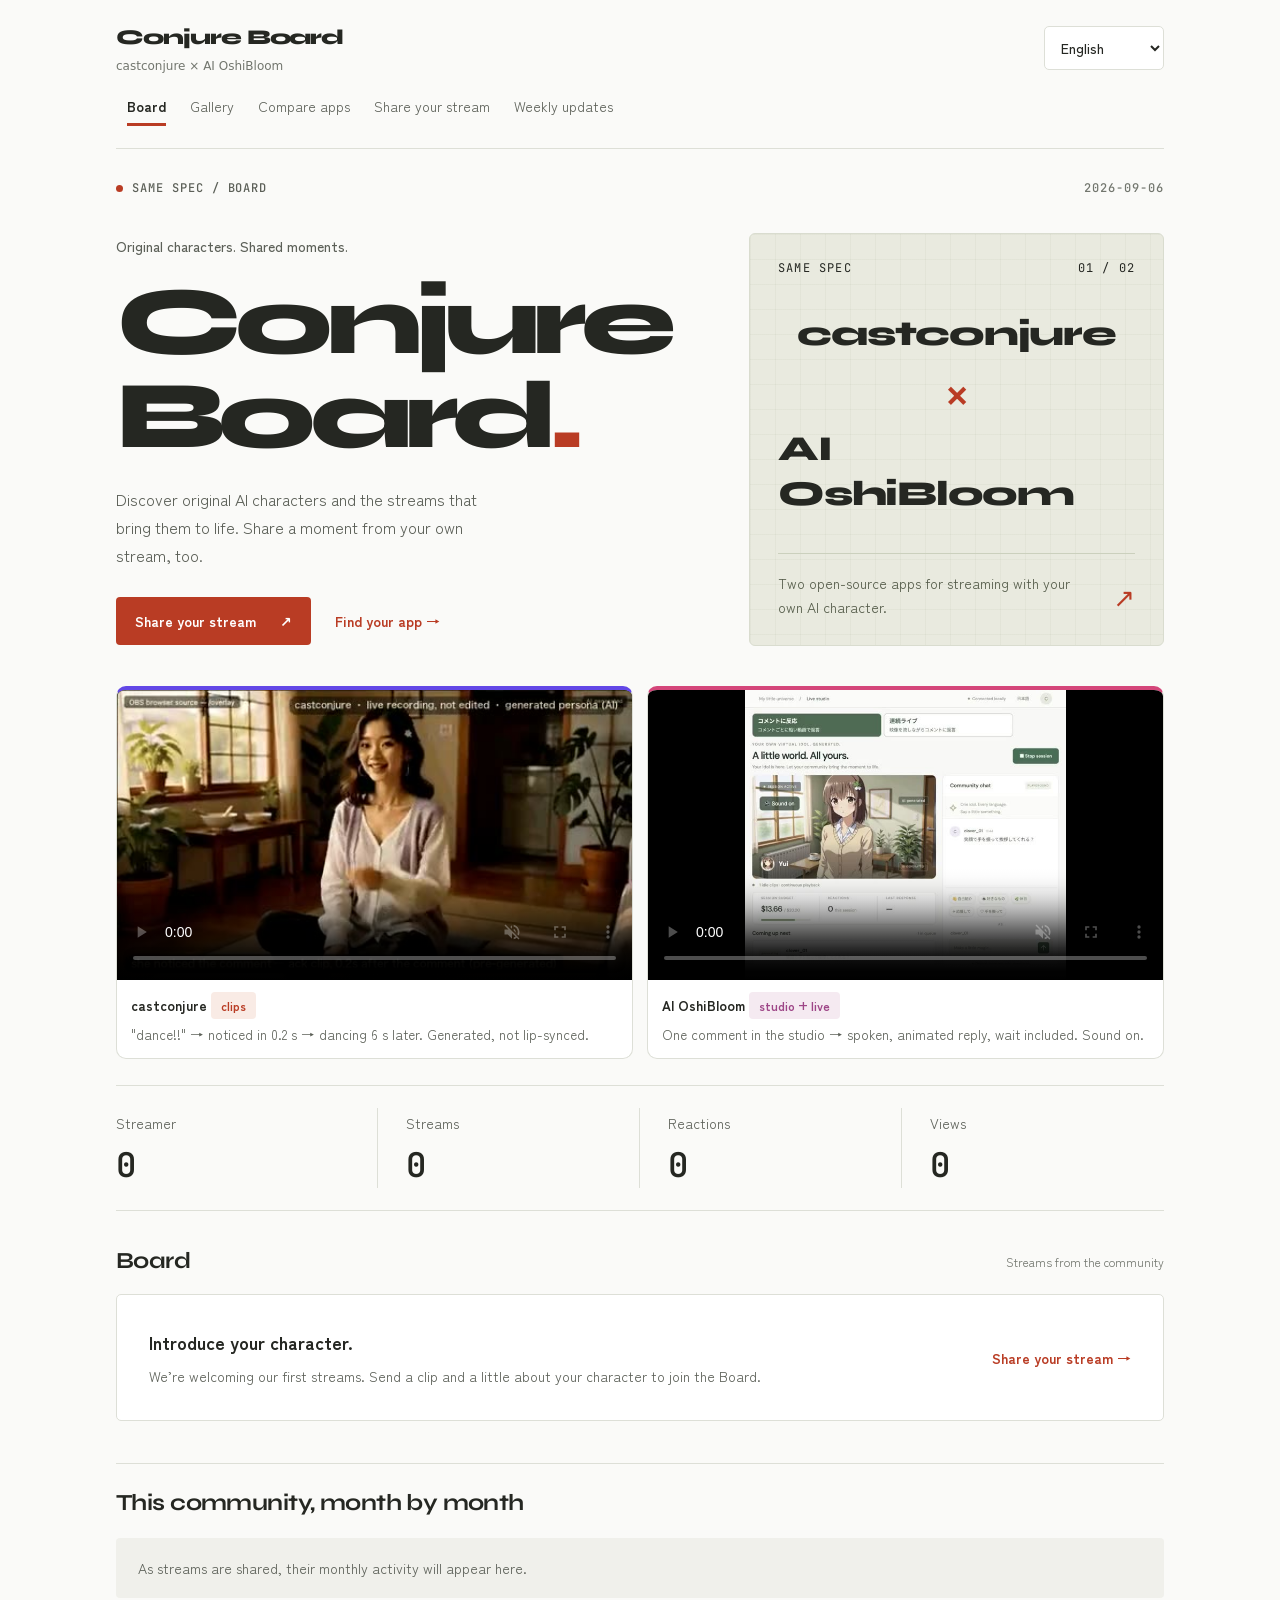
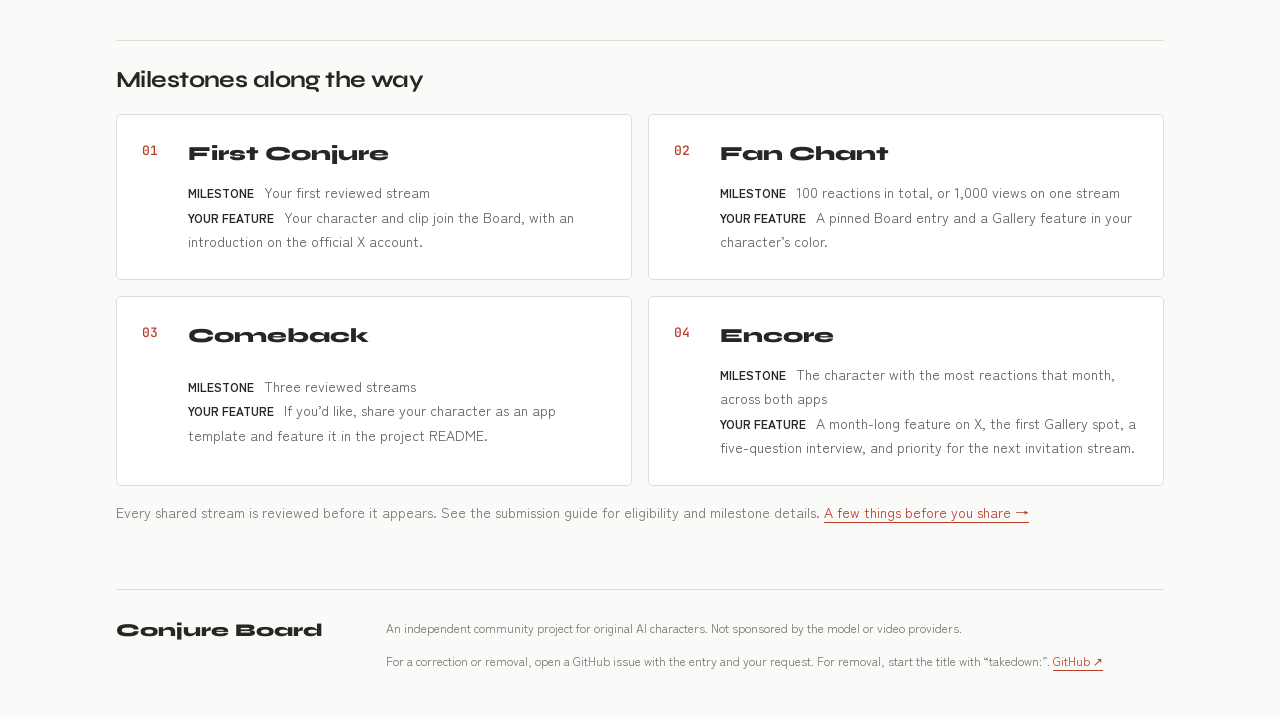
==== commit 02433e55: "Publish 2026-09-06 (0 accepted reports)" ====
--- a/index.html
+++ b/index.html
@@ -1,12 +1,13 @@
 <!doctype html><html lang="en"><head><meta charset="utf-8"><meta name="viewport" content="width=device-width,initial-scale=1">
-<title>Conjure Board · Conjure Board</title>
+<title>Conjure Board</title>
 <link rel="stylesheet" href="https://fonts.googleapis.com/css2?family=Zen+Kaku+Gothic+New:wght@400;500;700&family=Syne:wght@600;800&family=JetBrains+Mono:wght@400;600&display=swap">
-<link rel="stylesheet" href="assets/style.css?v=164feaf885fa"></head><body class="page-board"><a class="skip-link" href="#main"><span data-l="en" class="on">Skip to content</span><span data-l="ja">本文へ移動</span><span data-l="ko">본문으로 이동</span><span data-l="zh-Hans">跳转到正文</span><span data-l="zh-Hant">跳至主要內容</span></a><div class="wrap">
+<link rel="stylesheet" href="assets/style.css?v=76521fc3a27a"></head><body class="page-board"><a class="skip-link" href="#main"><span data-l="en" class="on">Skip to content</span><span data-l="ja">本文へ移動</span><span data-l="ko">본문으로 이동</span><span data-l="zh-Hans">跳转到正文</span><span data-l="zh-Hant">跳至主要內容</span></a><div class="wrap">
 <header class="top"><a class="brand" href="./"><span>Conjure Board<small>castconjure × AI OshiBloom</small></span></a>
 <nav class="main" aria-label="Main navigation"><a href="index.html" aria-current="page"><span data-l="en" class="on">Board</span><span data-l="ja">Board</span><span data-l="ko">Board</span><span data-l="zh-Hans">榜单</span><span data-l="zh-Hant">榜單</span></a><a href="gallery.html"><span data-l="en" class="on">Gallery</span><span data-l="ja">ギャラリー</span><span data-l="ko">갤러리</span><span data-l="zh-Hans">画廊</span><span data-l="zh-Hant">藝廊</span></a><a href="versus.html"><span data-l="en" class="on">Compare apps</span><span data-l="ja">アプリを比べる</span><span data-l="ko">앱 비교</span><span data-l="zh-Hans">比较应用</span><span data-l="zh-Hant">比較應用程式</span></a><a href="report.html"><span data-l="en" class="on">Share your stream</span><span data-l="ja">配信を紹介する</span><span data-l="ko">방송 소개하기</span><span data-l="zh-Hans">分享直播</span><span data-l="zh-Hant">分享直播</span></a><a href="weekly.html"><span data-l="en" class="on">Weekly updates</span><span data-l="ja">今週のようす</span><span data-l="ko">주간 소식</span><span data-l="zh-Hans">每周动态</span><span data-l="zh-Hant">每週動態</span></a></nav>
 <div class="lang"><select data-language-select aria-label="Language"><option value="en" lang="en" selected>English</option><option value="ja" lang="ja">日本語</option><option value="ko" lang="ko">한국어</option><option value="zh-Hans" lang="zh-Hans">简体中文</option><option value="zh-Hant" lang="zh-Hant">繁體中文</option></select></div></header>
 <main id="main"><div class="page-label"><span class="status-dot" aria-hidden="true"></span> SAME SPEC / BOARD<span class="edition">2026-09-06</span></div>
 <section class="board-intro"><div><p class="eyebrow"><span data-l="en" class="on">Original characters. Shared moments.</span><span data-l="ja">あなたのキャラクターに、出会う場所。</span><span data-l="ko">나만의 캐릭터를 만나는 곳.</span><span data-l="zh-Hans">在这里，遇见原创角色。</span><span data-l="zh-Hant">在這裡，遇見原創角色。</span></p><h1>Conjure<br>Board<span class="title-dot">.</span></h1><p class="lede"><span data-l="en" class="on">Discover original AI characters and the streams that bring them to life. Share a moment from your own stream, too.</span><span data-l="ja">配信から生まれた、オリジナルの AI キャラクターたち。気になる配信を見つけたり、あなたのキャラクターの見どころを紹介したり。</span><span data-l="ko">방송에서 만나는 오리지널 AI 캐릭터들. 마음에 드는 방송을 찾고, 내 캐릭터의 멋진 순간도 소개해 보세요.</span><span data-l="zh-Hans">发现直播中的原创 AI 角色，找到喜欢的直播，也分享你自己角色的精彩瞬间。</span><span data-l="zh-Hant">發現直播中的原創 AI 角色，找到喜歡的直播，也分享你自己角色的精彩瞬間。</span></p><div class="hero-actions"><a class="btn" href="report.html"><span data-l="en" class="on">Share your stream</span><span data-l="ja">配信を紹介する</span><span data-l="ko">방송 소개하기</span><span data-l="zh-Hans">分享直播</span><span data-l="zh-Hant">分享直播</span> <span aria-hidden="true">↗</span></a><a class="text-link" href="versus.html"><span data-l="en" class="on">Find your app</span><span data-l="ja">自分に合うアプリを探す</span><span data-l="ko">나에게 맞는 앱 찾기</span><span data-l="zh-Hans">寻找适合你的应用</span><span data-l="zh-Hant">尋找適合你的應用程式</span> <span aria-hidden="true">→</span></a></div></div><aside class="experiment-card"><div class="experiment-top"><span>SAME SPEC</span><span>01 / 02</span></div><div class="app-pair"><span>castconjure</span><span class="pair-cross" aria-hidden="true">×</span><span>AI OshiBloom</span></div><div class="experiment-bottom"><span data-l="en" class="on">Two open-source apps for streaming with your own AI character.</span><span data-l="ja">自分の AI キャラクターと配信を始める、2つのオープンソースアプリ。</span><span data-l="ko">내 AI 캐릭터로 방송을 시작하는 두 가지 오픈 소스 앱.</span><span data-l="zh-Hans">两款开源应用，陪你用自己的 AI 角色开始直播。</span><span data-l="zh-Hant">兩款開源應用程式，陪你用自己的 AI 角色開始直播。</span><a href="versus.html" aria-label="Find your app">↗</a></div></aside></section>
+<div class="heroes"><figure class="hero" style="--card-accent:#6247e6"><video class="hv" src="assets/castconjure-hero.mp4" poster="assets/castconjure-hero.jpg" muted autoplay loop playsinline controls preload="metadata" aria-label="A viewer types dance!! — she notices the comment within 0.2 s, then dances about 6 s later, in her own voice"></video><figcaption><b><a href="https://github.com/purankuton2001/castconjure">castconjure</a> <span class="pill castconjure">clips</span></b>&quot;dance!!&quot; → noticed in 0.2 s → dancing 6 s later. Generated, not lip-synced.</figcaption></figure><figure class="hero" style="--card-accent:#d4467a"><video class="hv" src="assets/oshibloom-hero.mp4" poster="assets/oshibloom-hero.jpg" muted autoplay loop playsinline controls preload="metadata" aria-label="A viewer asks the character to wave; the studio generates a spoken, animated response, wait included"></video><figcaption><b><a href="https://github.com/purankuton2001/ai-oshibloom">AI OshiBloom</a> <span class="pill ai-oshibloom">studio + live</span></b>One comment in the studio → spoken, animated reply, wait included. Sound on.</figcaption></figure></div>
 <div class="stats"><div><span><span data-l="en" class="on">Streamer</span><span data-l="ja">配信者</span><span data-l="ko">스트리머</span><span data-l="zh-Hans">主播</span><span data-l="zh-Hant">實況主</span></span><strong>0</strong></div><div><span><span data-l="en" class="on">Streams</span><span data-l="ja">配信</span><span data-l="ko">방송</span><span data-l="zh-Hans">直播场次</span><span data-l="zh-Hant">直播場次</span></span><strong>0</strong></div><div><span><span data-l="en" class="on">Reactions</span><span data-l="ja">反応数</span><span data-l="ko">반응 수</span><span data-l="zh-Hans">反应数</span><span data-l="zh-Hant">反應數</span></span><strong>0</strong></div><div><span><span data-l="en" class="on">Views</span><span data-l="ja">再生数</span><span data-l="ko">조회수</span><span data-l="zh-Hans">观看次数</span><span data-l="zh-Hant">觀看次數</span></span><strong>0</strong></div></div>
 <div class="section-heading"><h2><span data-l="en" class="on">Board</span><span data-l="ja">Board</span><span data-l="ko">Board</span><span data-l="zh-Hans">榜单</span><span data-l="zh-Hant">榜單</span></h2><span class="section-note"><span data-l="en" class="on">Streams from the community</span><span data-l="ja">みんなの配信</span><span data-l="ko">함께 나누는 방송</span><span data-l="zh-Hans">大家的直播</span><span data-l="zh-Hant">大家的直播</span></span></div>
 <div class="empty"><div><strong><span data-l="en" class="on">Introduce your character.</span><span data-l="ja">あなたのキャラクターを紹介しませんか。</span><span data-l="ko">내 캐릭터를 소개해 보세요.</span><span data-l="zh-Hans">来介绍你的角色吧。</span><span data-l="zh-Hant">來介紹你的角色吧。</span></strong><p><span data-l="en" class="on">We’re welcoming our first streams. Send a clip and a little about your character to join the Board.</span><span data-l="ja">ただいま最初の配信を募集中です。キャラクターの紹介と、お気に入りのワンシーンをお寄せください。</span><span data-l="ko">첫 방송을 기다리고 있어요. 캐릭터 소개와 좋아하는 장면을 보내주세요.</span><span data-l="zh-Hans">正在征集第一批直播。欢迎分享角色介绍和你喜欢的片段。</span><span data-l="zh-Hant">正在徵集第一批直播。歡迎分享角色介紹和你喜歡的片段。</span></p></div><a class="text-link" href="report.html"><span data-l="en" class="on">Share your stream</span><span data-l="ja">配信を紹介する</span><span data-l="ko">방송 소개하기</span><span data-l="zh-Hans">分享直播</span><span data-l="zh-Hant">分享直播</span> →</a></div>
@@ -17,4 +18,4 @@
 <h2><span data-l="en" class="on">Milestones along the way</span><span data-l="ja">配信を重ねる楽しみ</span><span data-l="ko">방송과 함께 쌓이는 이정표</span><span data-l="zh-Hans">直播路上的里程碑</span><span data-l="zh-Hant">直播路上的里程碑</span></h2><div class="tiers"><div class="tier"><span class="tier-number">01</span><div class="name">First Conjure</div><div><b><span data-l="en" class="on">Milestone</span><span data-l="ja">達成の目安</span><span data-l="ko">달성 기준</span><span data-l="zh-Hans">达成条件</span><span data-l="zh-Hant">達成條件</span></b> <span data-l="en" class="on">Your first reviewed stream</span><span data-l="ja">最初の配信が掲載されたら</span><span data-l="ko">첫 방송이 검토 후 게시되면</span><span data-l="zh-Hans">首场直播审核通过后</span><span data-l="zh-Hant">首場直播審核通過後</span><br><b><span data-l="en" class="on">Your feature</span><span data-l="ja">紹介される場所</span><span data-l="ko">소개되는 곳</span><span data-l="zh-Hans">展示方式</span><span data-l="zh-Hant">展示方式</span></b> <span data-l="en" class="on">Your character and clip join the Board, with an introduction on the official X account.</span><span data-l="ja">キャラクターとクリップを Board に掲載し、公式 X でも紹介します。</span><span data-l="ko">캐릭터와 클립을 Board에 게시하고 공식 X에서도 소개합니다.</span><span data-l="zh-Hans">角色与片段将登上榜单，并由官方 X 账号介绍。</span><span data-l="zh-Hant">角色與片段將登上榜單，並由官方 X 帳號介紹。</span></div></div><div class="tier"><span class="tier-number">02</span><div class="name">Fan Chant</div><div><b><span data-l="en" class="on">Milestone</span><span data-l="ja">達成の目安</span><span data-l="ko">달성 기준</span><span data-l="zh-Hans">达成条件</span><span data-l="zh-Hant">達成條件</span></b> <span data-l="en" class="on">100 reactions in total, or 1,000 views on one stream</span><span data-l="ja">反応数が累計100回、または1回の配信で1,000再生</span><span data-l="ko">누적 반응 100회 또는 한 방송 조회수 1,000회</span><span data-l="zh-Hans">累计 100 次反应，或单场直播 1,000 次观看</span><span data-l="zh-Hant">累計 100 次反應，或單場直播 1,000 次觀看</span><br><b><span data-l="en" class="on">Your feature</span><span data-l="ja">紹介される場所</span><span data-l="ko">소개되는 곳</span><span data-l="zh-Hans">展示方式</span><span data-l="zh-Hant">展示方式</span></b> <span data-l="en" class="on">A pinned Board entry and a Gallery feature in your character’s color.</span><span data-l="ja">Board の上部に掲載。キャラクターのテーマカラーを添えて、ギャラリーでも紹介します。</span><span data-l="ko">Board 상단에 고정하고 캐릭터의 테마 색상으로 갤러리에 소개합니다.</span><span data-l="zh-Hans">榜单置顶，并以角色主题色在画廊展示。</span><span data-l="zh-Hant">榜單置頂，並以角色主題色在藝廊展示。</span></div></div><div class="tier"><span class="tier-number">03</span><div class="name">Comeback</div><div><b><span data-l="en" class="on">Milestone</span><span data-l="ja">達成の目安</span><span data-l="ko">달성 기준</span><span data-l="zh-Hans">达成条件</span><span data-l="zh-Hant">達成條件</span></b> <span data-l="en" class="on">Three reviewed streams</span><span data-l="ja">3回の配信が掲載されたら</span><span data-l="ko">방송 3회가 검토 후 게시되면</span><span data-l="zh-Hans">三场直播审核通过后</span><span data-l="zh-Hant">三場直播審核通過後</span><br><b><span data-l="en" class="on">Your feature</span><span data-l="ja">紹介される場所</span><span data-l="ko">소개되는 곳</span><span data-l="zh-Hans">展示方式</span><span data-l="zh-Hant">展示方式</span></b> <span data-l="en" class="on">If you’d like, share your character as an app template and feature it in the project README.</span><span data-l="ja">ご希望に応じて、キャラクターをアプリのテンプレートとして公開。プロジェクトの紹介ページにも登場します。</span><span data-l="ko">원하시면 캐릭터를 앱 템플릿으로 공개하고 프로젝트 소개 페이지에도 소개합니다.</span><span data-l="zh-Hans">如你愿意，可将角色公开为应用模板，并在项目介绍页展示。</span><span data-l="zh-Hant">如你願意，可將角色公開為應用程式範本，並在專案介紹頁展示。</span></div></div><div class="tier"><span class="tier-number">04</span><div class="name">Encore</div><div><b><span data-l="en" class="on">Milestone</span><span data-l="ja">達成の目安</span><span data-l="ko">달성 기준</span><span data-l="zh-Hans">达成条件</span><span data-l="zh-Hant">達成條件</span></b> <span data-l="en" class="on">The character with the most reactions that month, across both apps</span><span data-l="ja">2つのアプリを通して、その月に最も多くの反応を届けたキャラクター</span><span data-l="ko">두 앱을 통틀어 그달 반응 수가 가장 많은 캐릭터</span><span data-l="zh-Hans">两款应用中，当月反应数最多的角色</span><span data-l="zh-Hant">兩款應用程式中，當月反應數最多的角色</span><br><b><span data-l="en" class="on">Your feature</span><span data-l="ja">紹介される場所</span><span data-l="ko">소개되는 곳</span><span data-l="zh-Hans">展示方式</span><span data-l="zh-Hant">展示方式</span></b> <span data-l="en" class="on">A month-long feature on X, the first Gallery spot, a five-question interview, and priority for the next invitation stream.</span><span data-l="ja">公式 X で1か月の固定紹介、ギャラリーの先頭掲載、5つの質問によるインタビュー。次回の招待配信にも優先してお声がけします。</span><span data-l="ko">공식 X 한 달 고정 소개, 갤러리 첫 자리, 질문 5개의 인터뷰와 다음 초청 방송 우선 초대.</span><span data-l="zh-Hans">官方 X 置顶介绍一个月、画廊首位展示、五问专访，以及下次邀请直播的优先邀请。</span><span data-l="zh-Hant">官方 X 置頂介紹一個月、藝廊首位展示、五問專訪，以及下次邀請直播的優先邀請。</span></div></div></div>
 <p class="mut"><span data-l="en" class="on">Every shared stream is reviewed before it appears. See the submission guide for eligibility and milestone details.</span><span data-l="ja">お寄せいただいた配信は、内容を確認してから掲載します。参加条件や掲載については、配信紹介ページをご覧ください。</span><span data-l="ko">보내주신 방송은 확인 후 게시됩니다. 참여 조건과 게재 안내는 방송 소개 페이지에서 확인해 주세요.</span><span data-l="zh-Hans">提交的直播将在审核后展示。参与条件和展示说明请查看直播分享页面。</span><span data-l="zh-Hant">提交的直播將在審核後展示。參與條件和展示說明請查看直播分享頁面。</span> <a href="report.html"><span data-l="en" class="on">A few things before you share</span><span data-l="ja">参加にあたって</span><span data-l="ko">참여 안내</span><span data-l="zh-Hans">参与须知</span><span data-l="zh-Hant">參與須知</span> →</a></p></main>
 <footer><a class="footer-brand" href="./">Conjure Board</a><div><span data-l="en" class="on">An independent community project for original AI characters. Not sponsored by the model or video providers.</span><span data-l="ja">オリジナルの AI キャラクターを紹介する、有志のプロジェクトです。モデル・映像生成サービス各社によるスポンサー企画ではありません。</span><span data-l="ko">오리지널 AI 캐릭터를 소개하는 독립 커뮤니티 프로젝트입니다. 모델·영상 서비스 업체의 후원을 받지 않습니다.</span><span data-l="zh-Hans">这是一个介绍原创 AI 角色的独立社区项目，未受模型或视频服务商赞助。</span><span data-l="zh-Hant">這是一個介紹原創 AI 角色的獨立社群專案，未受模型或影片服務商贊助。</span><p><span data-l="en" class="on">For a correction or removal, open a GitHub issue with the entry and your request. For removal, start the title with “takedown:”.</span><span data-l="ja">掲載内容の修正・取り下げは、対象のページとご希望を添えて GitHub からご連絡ください。取り下げの場合は件名を「takedown:」で始めてください。</span><span data-l="ko">수정이나 삭제는 해당 페이지와 요청 내용을 GitHub에 남겨주세요. 삭제 요청 제목은 “takedown:”으로 시작해 주세요.</span><span data-l="zh-Hans">如需修改或下架，请通过 GitHub 提供相关页面和请求内容。下架请求标题请以“takedown:”开头。</span><span data-l="zh-Hant">如需修改或下架，請透過 GitHub 提供相關頁面和請求內容。下架請求標題請以「takedown:」開頭。</span> <a href="https://github.com/purankuton2001/conjure-board/issues/new">GitHub ↗</a></p></div></footer>
-</div><script type="module" src="assets/language.js?v=164feaf885fa"></script></body></html>+</div><script type="module" src="assets/language.js?v=76521fc3a27a"></script></body></html>
--- a/assets/style.css
+++ b/assets/style.css
@@ -25,3 +25,7 @@
 .lang{order:0;width:auto;flex-wrap:nowrap;border:0;padding:0;margin-left:auto}.lang select{max-width:100%;min-height:44px;padding:8px 30px 8px 12px;border:1px solid var(--line);border-radius:5px;background:var(--panel);color:var(--ink);font:500 14px/1.5 "Zen Kaku Gothic New",system-ui,sans-serif;cursor:pointer}.lang select:focus-visible{outline:3px solid var(--acc);outline-offset:3px}@media(max-width:650px){.lang{order:0;width:auto;border:0;padding:0;margin-left:auto}.lang select{padding-left:8px;padding-right:8px}.brand{font-size:18px}}
 /* Keep model identities in equal columns, with a separate comparison marker. */
 .page-versus h1.model-matchup{display:grid;grid-template-columns:minmax(0,1fr) 48px minmax(0,1fr);align-items:center;gap:20px;max-width:100%;padding:28px 0;margin:0 0 24px;border-block:1px solid var(--line);letter-spacing:-.04em;text-wrap:initial}.model-matchup .model-side{display:flex;flex-direction:column;gap:14px;min-width:0}.model-matchup .model-brand{display:flex;align-items:center;gap:10px;font:600 18px/1.4 system-ui,sans-serif;letter-spacing:0}.model-brand img{display:block;width:32px;height:32px;object-fit:contain;flex-shrink:0}.model-matchup .model-name{display:block;font:800 clamp(30px,4.8vw,56px)/1.15 Syne,system-ui,sans-serif;letter-spacing:-.045em;white-space:nowrap}.model-matchup .versus-separator{display:flex;align-items:center;justify-content:center;width:44px;height:44px;border:1px solid var(--line);border-radius:50%;font:500 14px/1 system-ui,sans-serif;color:var(--ink-2);background:var(--panel)}@media(max-width:650px){.page-versus h1.model-matchup{grid-template-columns:minmax(0,1fr) 30px minmax(0,1fr);gap:10px;padding:23px 0}.model-matchup .model-brand{font-size:14px;gap:7px}.model-brand img{width:24px;height:24px}.model-matchup .model-name{font-size:clamp(22px,5.7vw,36px)}.model-matchup .versus-separator{width:30px;height:30px;font-size:12px}}
+.heroes{display:grid;grid-template-columns:repeat(auto-fit,minmax(300px,1fr));gap:14px;margin:6px 0 26px}
+.hero{margin:0;background:var(--panel);border:1px solid var(--line);border-top:4px solid var(--card-accent,var(--acc));border-radius:10px;overflow:hidden}
+.hero .hv,.hero .yt{display:block;width:100%;aspect-ratio:16/9;background:#000;border:0}
+.hero figcaption{padding:10px 14px 12px;font-size:13.5px;color:var(--ink-2)}.hero figcaption b{display:block;color:var(--ink);margin-bottom:2px}.hero figcaption a{text-decoration:none;color:var(--ink)}
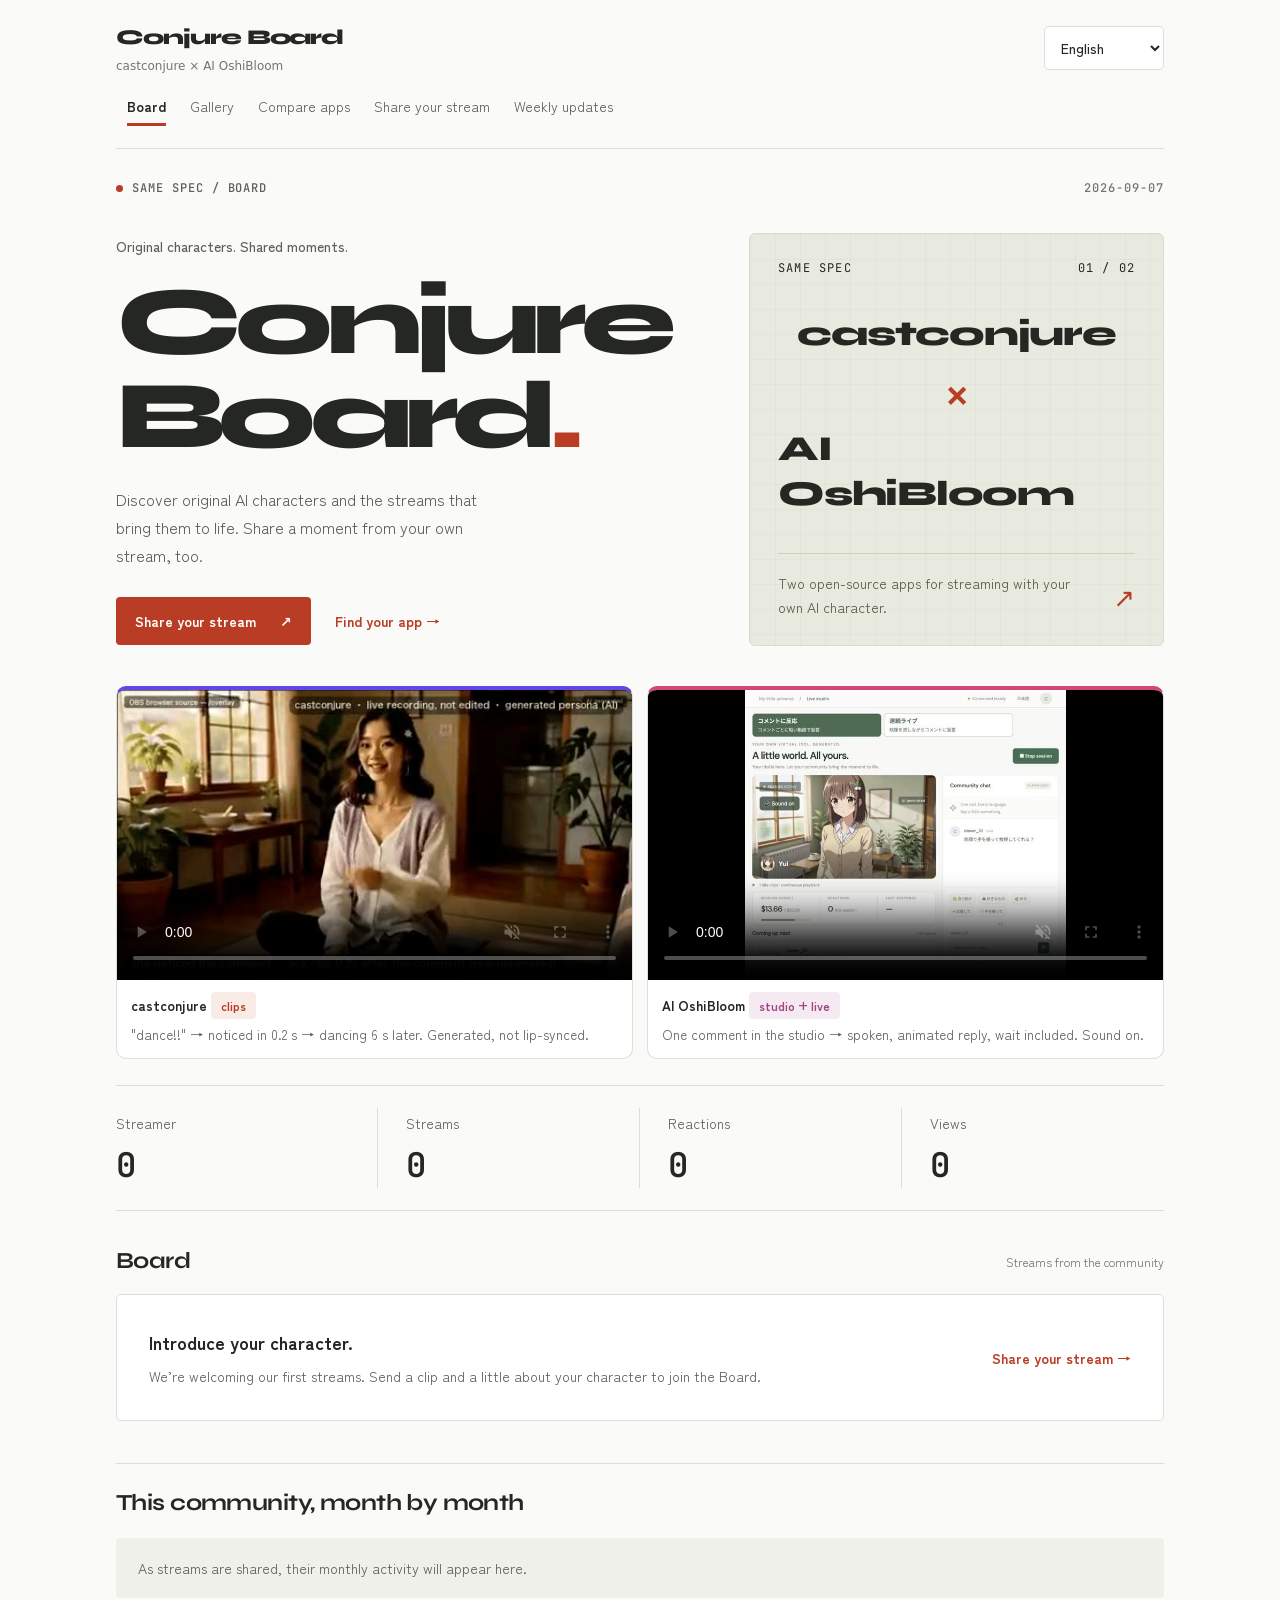
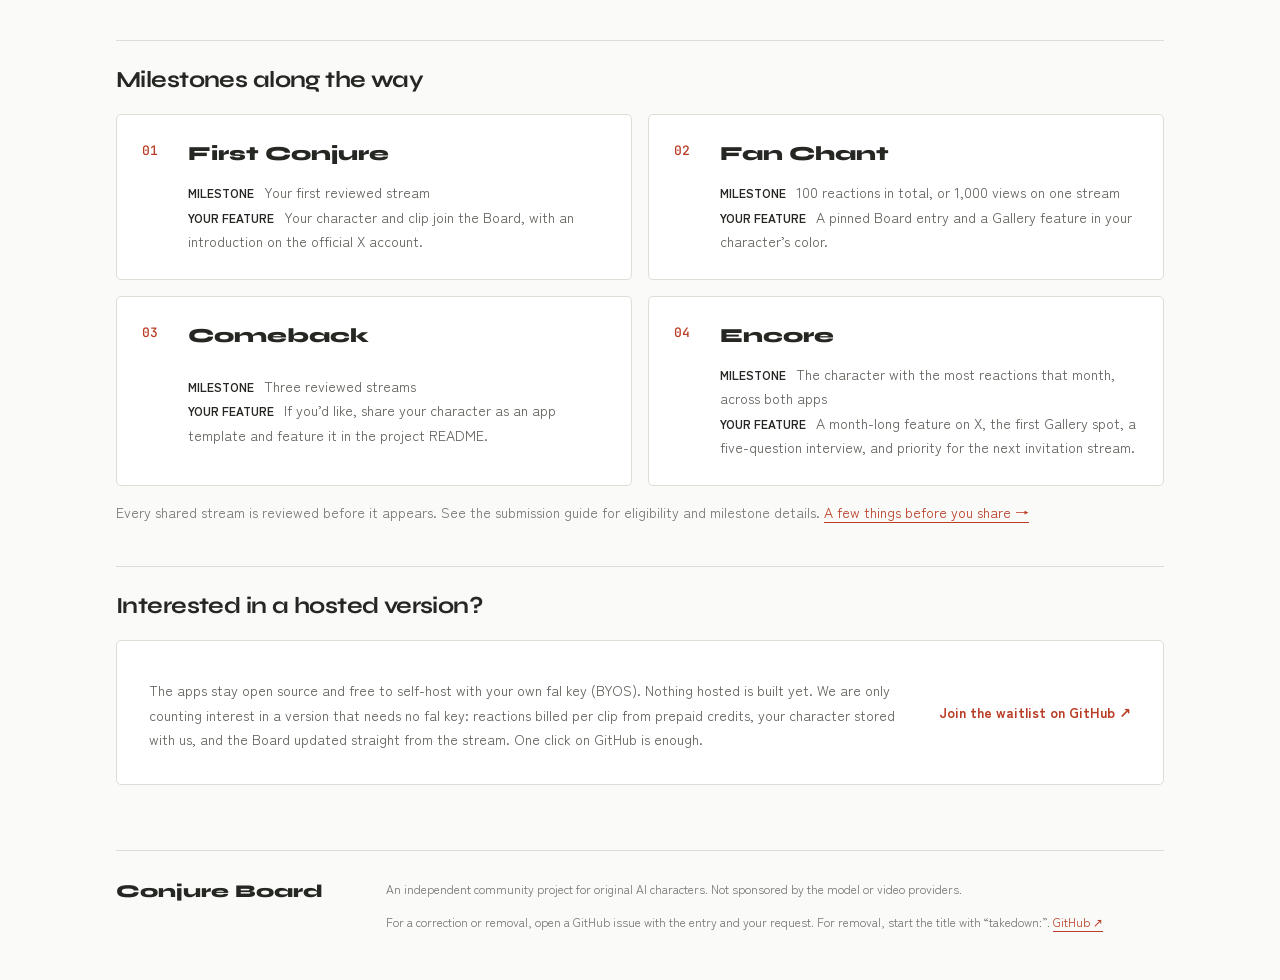
==== commit 3cc14a06: "Publish 2026-09-07 from same-spec 710162b" ====
--- a/index.html
+++ b/index.html
@@ -5,7 +5,7 @@
 <header class="top"><a class="brand" href="./"><span>Conjure Board<small>castconjure × AI OshiBloom</small></span></a>
 <nav class="main" aria-label="Main navigation"><a href="index.html" aria-current="page"><span data-l="en" class="on">Board</span><span data-l="ja">Board</span><span data-l="ko">Board</span><span data-l="zh-Hans">榜单</span><span data-l="zh-Hant">榜單</span></a><a href="gallery.html"><span data-l="en" class="on">Gallery</span><span data-l="ja">ギャラリー</span><span data-l="ko">갤러리</span><span data-l="zh-Hans">画廊</span><span data-l="zh-Hant">藝廊</span></a><a href="versus.html"><span data-l="en" class="on">Compare apps</span><span data-l="ja">アプリを比べる</span><span data-l="ko">앱 비교</span><span data-l="zh-Hans">比较应用</span><span data-l="zh-Hant">比較應用程式</span></a><a href="report.html"><span data-l="en" class="on">Share your stream</span><span data-l="ja">配信を紹介する</span><span data-l="ko">방송 소개하기</span><span data-l="zh-Hans">分享直播</span><span data-l="zh-Hant">分享直播</span></a><a href="weekly.html"><span data-l="en" class="on">Weekly updates</span><span data-l="ja">今週のようす</span><span data-l="ko">주간 소식</span><span data-l="zh-Hans">每周动态</span><span data-l="zh-Hant">每週動態</span></a></nav>
 <div class="lang"><select data-language-select aria-label="Language"><option value="en" lang="en" selected>English</option><option value="ja" lang="ja">日本語</option><option value="ko" lang="ko">한국어</option><option value="zh-Hans" lang="zh-Hans">简体中文</option><option value="zh-Hant" lang="zh-Hant">繁體中文</option></select></div></header>
-<main id="main"><div class="page-label"><span class="status-dot" aria-hidden="true"></span> SAME SPEC / BOARD<span class="edition">2026-09-06</span></div>
+<main id="main"><div class="page-label"><span class="status-dot" aria-hidden="true"></span> SAME SPEC / BOARD<span class="edition">2026-09-07</span></div>
 <section class="board-intro"><div><p class="eyebrow"><span data-l="en" class="on">Original characters. Shared moments.</span><span data-l="ja">あなたのキャラクターに、出会う場所。</span><span data-l="ko">나만의 캐릭터를 만나는 곳.</span><span data-l="zh-Hans">在这里，遇见原创角色。</span><span data-l="zh-Hant">在這裡，遇見原創角色。</span></p><h1>Conjure<br>Board<span class="title-dot">.</span></h1><p class="lede"><span data-l="en" class="on">Discover original AI characters and the streams that bring them to life. Share a moment from your own stream, too.</span><span data-l="ja">配信から生まれた、オリジナルの AI キャラクターたち。気になる配信を見つけたり、あなたのキャラクターの見どころを紹介したり。</span><span data-l="ko">방송에서 만나는 오리지널 AI 캐릭터들. 마음에 드는 방송을 찾고, 내 캐릭터의 멋진 순간도 소개해 보세요.</span><span data-l="zh-Hans">发现直播中的原创 AI 角色，找到喜欢的直播，也分享你自己角色的精彩瞬间。</span><span data-l="zh-Hant">發現直播中的原創 AI 角色，找到喜歡的直播，也分享你自己角色的精彩瞬間。</span></p><div class="hero-actions"><a class="btn" href="report.html"><span data-l="en" class="on">Share your stream</span><span data-l="ja">配信を紹介する</span><span data-l="ko">방송 소개하기</span><span data-l="zh-Hans">分享直播</span><span data-l="zh-Hant">分享直播</span> <span aria-hidden="true">↗</span></a><a class="text-link" href="versus.html"><span data-l="en" class="on">Find your app</span><span data-l="ja">自分に合うアプリを探す</span><span data-l="ko">나에게 맞는 앱 찾기</span><span data-l="zh-Hans">寻找适合你的应用</span><span data-l="zh-Hant">尋找適合你的應用程式</span> <span aria-hidden="true">→</span></a></div></div><aside class="experiment-card"><div class="experiment-top"><span>SAME SPEC</span><span>01 / 02</span></div><div class="app-pair"><span>castconjure</span><span class="pair-cross" aria-hidden="true">×</span><span>AI OshiBloom</span></div><div class="experiment-bottom"><span data-l="en" class="on">Two open-source apps for streaming with your own AI character.</span><span data-l="ja">自分の AI キャラクターと配信を始める、2つのオープンソースアプリ。</span><span data-l="ko">내 AI 캐릭터로 방송을 시작하는 두 가지 오픈 소스 앱.</span><span data-l="zh-Hans">两款开源应用，陪你用自己的 AI 角色开始直播。</span><span data-l="zh-Hant">兩款開源應用程式，陪你用自己的 AI 角色開始直播。</span><a href="versus.html" aria-label="Find your app">↗</a></div></aside></section>
 <div class="heroes"><figure class="hero" style="--card-accent:#6247e6"><video class="hv" src="assets/castconjure-hero.mp4" poster="assets/castconjure-hero.jpg" muted autoplay loop playsinline controls preload="metadata" aria-label="A viewer types dance!! — she notices the comment within 0.2 s, then dances about 6 s later, in her own voice"></video><figcaption><b><a href="https://github.com/purankuton2001/castconjure">castconjure</a> <span class="pill castconjure">clips</span></b>&quot;dance!!&quot; → noticed in 0.2 s → dancing 6 s later. Generated, not lip-synced.</figcaption></figure><figure class="hero" style="--card-accent:#d4467a"><video class="hv" src="assets/oshibloom-hero.mp4" poster="assets/oshibloom-hero.jpg" muted autoplay loop playsinline controls preload="metadata" aria-label="A viewer asks the character to wave; the studio generates a spoken, animated response, wait included"></video><figcaption><b><a href="https://github.com/purankuton2001/ai-oshibloom">AI OshiBloom</a> <span class="pill ai-oshibloom">studio + live</span></b>One comment in the studio → spoken, animated reply, wait included. Sound on.</figcaption></figure></div>
 <div class="stats"><div><span><span data-l="en" class="on">Streamer</span><span data-l="ja">配信者</span><span data-l="ko">스트리머</span><span data-l="zh-Hans">主播</span><span data-l="zh-Hant">實況主</span></span><strong>0</strong></div><div><span><span data-l="en" class="on">Streams</span><span data-l="ja">配信</span><span data-l="ko">방송</span><span data-l="zh-Hans">直播场次</span><span data-l="zh-Hant">直播場次</span></span><strong>0</strong></div><div><span><span data-l="en" class="on">Reactions</span><span data-l="ja">反応数</span><span data-l="ko">반응 수</span><span data-l="zh-Hans">反应数</span><span data-l="zh-Hant">反應數</span></span><strong>0</strong></div><div><span><span data-l="en" class="on">Views</span><span data-l="ja">再生数</span><span data-l="ko">조회수</span><span data-l="zh-Hans">观看次数</span><span data-l="zh-Hant">觀看次數</span></span><strong>0</strong></div></div>
@@ -16,6 +16,7 @@
 <p class="quiet-state"><span data-l="en" class="on">As streams are shared, their monthly activity will appear here.</span><span data-l="ja">配信が集まると、月ごとの活動をここで振り返れます。</span><span data-l="ko">방송이 모이면 이곳에서 월별 활동을 볼 수 있어요.</span><span data-l="zh-Hans">直播陆续加入后，就能在这里回顾每月的活动。</span><span data-l="zh-Hant">直播陸續加入後，就能在這裡回顧每月的活動。</span></p>
 
 <h2><span data-l="en" class="on">Milestones along the way</span><span data-l="ja">配信を重ねる楽しみ</span><span data-l="ko">방송과 함께 쌓이는 이정표</span><span data-l="zh-Hans">直播路上的里程碑</span><span data-l="zh-Hant">直播路上的里程碑</span></h2><div class="tiers"><div class="tier"><span class="tier-number">01</span><div class="name">First Conjure</div><div><b><span data-l="en" class="on">Milestone</span><span data-l="ja">達成の目安</span><span data-l="ko">달성 기준</span><span data-l="zh-Hans">达成条件</span><span data-l="zh-Hant">達成條件</span></b> <span data-l="en" class="on">Your first reviewed stream</span><span data-l="ja">最初の配信が掲載されたら</span><span data-l="ko">첫 방송이 검토 후 게시되면</span><span data-l="zh-Hans">首场直播审核通过后</span><span data-l="zh-Hant">首場直播審核通過後</span><br><b><span data-l="en" class="on">Your feature</span><span data-l="ja">紹介される場所</span><span data-l="ko">소개되는 곳</span><span data-l="zh-Hans">展示方式</span><span data-l="zh-Hant">展示方式</span></b> <span data-l="en" class="on">Your character and clip join the Board, with an introduction on the official X account.</span><span data-l="ja">キャラクターとクリップを Board に掲載し、公式 X でも紹介します。</span><span data-l="ko">캐릭터와 클립을 Board에 게시하고 공식 X에서도 소개합니다.</span><span data-l="zh-Hans">角色与片段将登上榜单，并由官方 X 账号介绍。</span><span data-l="zh-Hant">角色與片段將登上榜單，並由官方 X 帳號介紹。</span></div></div><div class="tier"><span class="tier-number">02</span><div class="name">Fan Chant</div><div><b><span data-l="en" class="on">Milestone</span><span data-l="ja">達成の目安</span><span data-l="ko">달성 기준</span><span data-l="zh-Hans">达成条件</span><span data-l="zh-Hant">達成條件</span></b> <span data-l="en" class="on">100 reactions in total, or 1,000 views on one stream</span><span data-l="ja">反応数が累計100回、または1回の配信で1,000再生</span><span data-l="ko">누적 반응 100회 또는 한 방송 조회수 1,000회</span><span data-l="zh-Hans">累计 100 次反应，或单场直播 1,000 次观看</span><span data-l="zh-Hant">累計 100 次反應，或單場直播 1,000 次觀看</span><br><b><span data-l="en" class="on">Your feature</span><span data-l="ja">紹介される場所</span><span data-l="ko">소개되는 곳</span><span data-l="zh-Hans">展示方式</span><span data-l="zh-Hant">展示方式</span></b> <span data-l="en" class="on">A pinned Board entry and a Gallery feature in your character’s color.</span><span data-l="ja">Board の上部に掲載。キャラクターのテーマカラーを添えて、ギャラリーでも紹介します。</span><span data-l="ko">Board 상단에 고정하고 캐릭터의 테마 색상으로 갤러리에 소개합니다.</span><span data-l="zh-Hans">榜单置顶，并以角色主题色在画廊展示。</span><span data-l="zh-Hant">榜單置頂，並以角色主題色在藝廊展示。</span></div></div><div class="tier"><span class="tier-number">03</span><div class="name">Comeback</div><div><b><span data-l="en" class="on">Milestone</span><span data-l="ja">達成の目安</span><span data-l="ko">달성 기준</span><span data-l="zh-Hans">达成条件</span><span data-l="zh-Hant">達成條件</span></b> <span data-l="en" class="on">Three reviewed streams</span><span data-l="ja">3回の配信が掲載されたら</span><span data-l="ko">방송 3회가 검토 후 게시되면</span><span data-l="zh-Hans">三场直播审核通过后</span><span data-l="zh-Hant">三場直播審核通過後</span><br><b><span data-l="en" class="on">Your feature</span><span data-l="ja">紹介される場所</span><span data-l="ko">소개되는 곳</span><span data-l="zh-Hans">展示方式</span><span data-l="zh-Hant">展示方式</span></b> <span data-l="en" class="on">If you’d like, share your character as an app template and feature it in the project README.</span><span data-l="ja">ご希望に応じて、キャラクターをアプリのテンプレートとして公開。プロジェクトの紹介ページにも登場します。</span><span data-l="ko">원하시면 캐릭터를 앱 템플릿으로 공개하고 프로젝트 소개 페이지에도 소개합니다.</span><span data-l="zh-Hans">如你愿意，可将角色公开为应用模板，并在项目介绍页展示。</span><span data-l="zh-Hant">如你願意，可將角色公開為應用程式範本，並在專案介紹頁展示。</span></div></div><div class="tier"><span class="tier-number">04</span><div class="name">Encore</div><div><b><span data-l="en" class="on">Milestone</span><span data-l="ja">達成の目安</span><span data-l="ko">달성 기준</span><span data-l="zh-Hans">达成条件</span><span data-l="zh-Hant">達成條件</span></b> <span data-l="en" class="on">The character with the most reactions that month, across both apps</span><span data-l="ja">2つのアプリを通して、その月に最も多くの反応を届けたキャラクター</span><span data-l="ko">두 앱을 통틀어 그달 반응 수가 가장 많은 캐릭터</span><span data-l="zh-Hans">两款应用中，当月反应数最多的角色</span><span data-l="zh-Hant">兩款應用程式中，當月反應數最多的角色</span><br><b><span data-l="en" class="on">Your feature</span><span data-l="ja">紹介される場所</span><span data-l="ko">소개되는 곳</span><span data-l="zh-Hans">展示方式</span><span data-l="zh-Hant">展示方式</span></b> <span data-l="en" class="on">A month-long feature on X, the first Gallery spot, a five-question interview, and priority for the next invitation stream.</span><span data-l="ja">公式 X で1か月の固定紹介、ギャラリーの先頭掲載、5つの質問によるインタビュー。次回の招待配信にも優先してお声がけします。</span><span data-l="ko">공식 X 한 달 고정 소개, 갤러리 첫 자리, 질문 5개의 인터뷰와 다음 초청 방송 우선 초대.</span><span data-l="zh-Hans">官方 X 置顶介绍一个月、画廊首位展示、五问专访，以及下次邀请直播的优先邀请。</span><span data-l="zh-Hant">官方 X 置頂介紹一個月、藝廊首位展示、五問專訪，以及下次邀請直播的優先邀請。</span></div></div></div>
-<p class="mut"><span data-l="en" class="on">Every shared stream is reviewed before it appears. See the submission guide for eligibility and milestone details.</span><span data-l="ja">お寄せいただいた配信は、内容を確認してから掲載します。参加条件や掲載については、配信紹介ページをご覧ください。</span><span data-l="ko">보내주신 방송은 확인 후 게시됩니다. 참여 조건과 게재 안내는 방송 소개 페이지에서 확인해 주세요.</span><span data-l="zh-Hans">提交的直播将在审核后展示。参与条件和展示说明请查看直播分享页面。</span><span data-l="zh-Hant">提交的直播將在審核後展示。參與條件和展示說明請查看直播分享頁面。</span> <a href="report.html"><span data-l="en" class="on">A few things before you share</span><span data-l="ja">参加にあたって</span><span data-l="ko">참여 안내</span><span data-l="zh-Hans">参与须知</span><span data-l="zh-Hant">參與須知</span> →</a></p></main>
+<p class="mut"><span data-l="en" class="on">Every shared stream is reviewed before it appears. See the submission guide for eligibility and milestone details.</span><span data-l="ja">お寄せいただいた配信は、内容を確認してから掲載します。参加条件や掲載については、配信紹介ページをご覧ください。</span><span data-l="ko">보내주신 방송은 확인 후 게시됩니다. 참여 조건과 게재 안내는 방송 소개 페이지에서 확인해 주세요.</span><span data-l="zh-Hans">提交的直播将在审核后展示。参与条件和展示说明请查看直播分享页面。</span><span data-l="zh-Hant">提交的直播將在審核後展示。參與條件和展示說明請查看直播分享頁面。</span> <a href="report.html"><span data-l="en" class="on">A few things before you share</span><span data-l="ja">参加にあたって</span><span data-l="ko">참여 안내</span><span data-l="zh-Hans">参与须知</span><span data-l="zh-Hant">參與須知</span> →</a></p>
+<h2 id="waitlist"><span data-l="en" class="on">Interested in a hosted version?</span><span data-l="ja">hosted 版に興味はありますか？</span><span data-l="ko">호스팅 버전에 관심이 있나요?</span><span data-l="zh-Hans">对托管版本感兴趣吗？</span><span data-l="zh-Hant">對託管版本感興趣嗎？</span></h2><div class="empty"><div><p><span data-l="en" class="on">The apps stay open source and free to self-host with your own fal key (BYOS). Nothing hosted is built yet. We are only counting interest in a version that needs no fal key: reactions billed per clip from prepaid credits, your character stored with us, and the Board updated straight from the stream. One click on GitHub is enough.</span><span data-l="ja">アプリはこれからもオープンソースのまま、自分の fal キーで無料で動かせます（BYOS）。hosted 版はまだ何も作っていません。fal のキーが要らない版（反応ごとの前払いクレジット、キャラクターの預かり、配信からそのまま Board 更新）への関心を数えているだけです。GitHub で 1 クリックするだけで十分です。</span><span data-l="ko">앱은 계속 오픈 소스로 남고, 자신의 fal 키로 무료로 실행할 수 있어요(BYOS). 호스팅 버전은 아직 아무것도 만들지 않았습니다. fal 키가 필요 없는 버전(반응별 선불 크레딧, 캐릭터 보관, 방송에서 바로 Board 갱신)에 대한 관심만 세고 있어요. GitHub에서 한 번 클릭하면 충분합니다.</span><span data-l="zh-Hans">应用会继续保持开源，你可以用自己的 fal 密钥免费运行（BYOS）。托管版本目前尚未开发，我们只是在统计关注度：无需 fal 密钥、按反应从预付额度计费、托管你的角色、直播后自动更新榜单。在 GitHub 上点一下即可。</span><span data-l="zh-Hant">應用程式會繼續保持開源，你可以用自己的 fal 金鑰免費執行（BYOS）。託管版本目前尚未開發，我們只是在統計關注度：無需 fal 金鑰、按反應從預付額度計費、託管你的角色、直播後自動更新榜單。在 GitHub 上點一下即可。</span></p></div><a class="text-link" href="https://github.com/purankuton2001/conjure-board/issues/new?template=hosted-waitlist.yml"><span data-l="en" class="on">Join the waitlist on GitHub</span><span data-l="ja">GitHub で待機リストに入る</span><span data-l="ko">GitHub에서 대기 목록 참여</span><span data-l="zh-Hans">在 GitHub 加入等候名单</span><span data-l="zh-Hant">在 GitHub 加入等候名單</span> ↗</a></div></main>
 <footer><a class="footer-brand" href="./">Conjure Board</a><div><span data-l="en" class="on">An independent community project for original AI characters. Not sponsored by the model or video providers.</span><span data-l="ja">オリジナルの AI キャラクターを紹介する、有志のプロジェクトです。モデル・映像生成サービス各社によるスポンサー企画ではありません。</span><span data-l="ko">오리지널 AI 캐릭터를 소개하는 독립 커뮤니티 프로젝트입니다. 모델·영상 서비스 업체의 후원을 받지 않습니다.</span><span data-l="zh-Hans">这是一个介绍原创 AI 角色的独立社区项目，未受模型或视频服务商赞助。</span><span data-l="zh-Hant">這是一個介紹原創 AI 角色的獨立社群專案，未受模型或影片服務商贊助。</span><p><span data-l="en" class="on">For a correction or removal, open a GitHub issue with the entry and your request. For removal, start the title with “takedown:”.</span><span data-l="ja">掲載内容の修正・取り下げは、対象のページとご希望を添えて GitHub からご連絡ください。取り下げの場合は件名を「takedown:」で始めてください。</span><span data-l="ko">수정이나 삭제는 해당 페이지와 요청 내용을 GitHub에 남겨주세요. 삭제 요청 제목은 “takedown:”으로 시작해 주세요.</span><span data-l="zh-Hans">如需修改或下架，请通过 GitHub 提供相关页面和请求内容。下架请求标题请以“takedown:”开头。</span><span data-l="zh-Hant">如需修改或下架，請透過 GitHub 提供相關頁面和請求內容。下架請求標題請以「takedown:」開頭。</span> <a href="https://github.com/purankuton2001/conjure-board/issues/new">GitHub ↗</a></p></div></footer>
 </div><script type="module" src="assets/language.js?v=76521fc3a27a"></script></body></html>
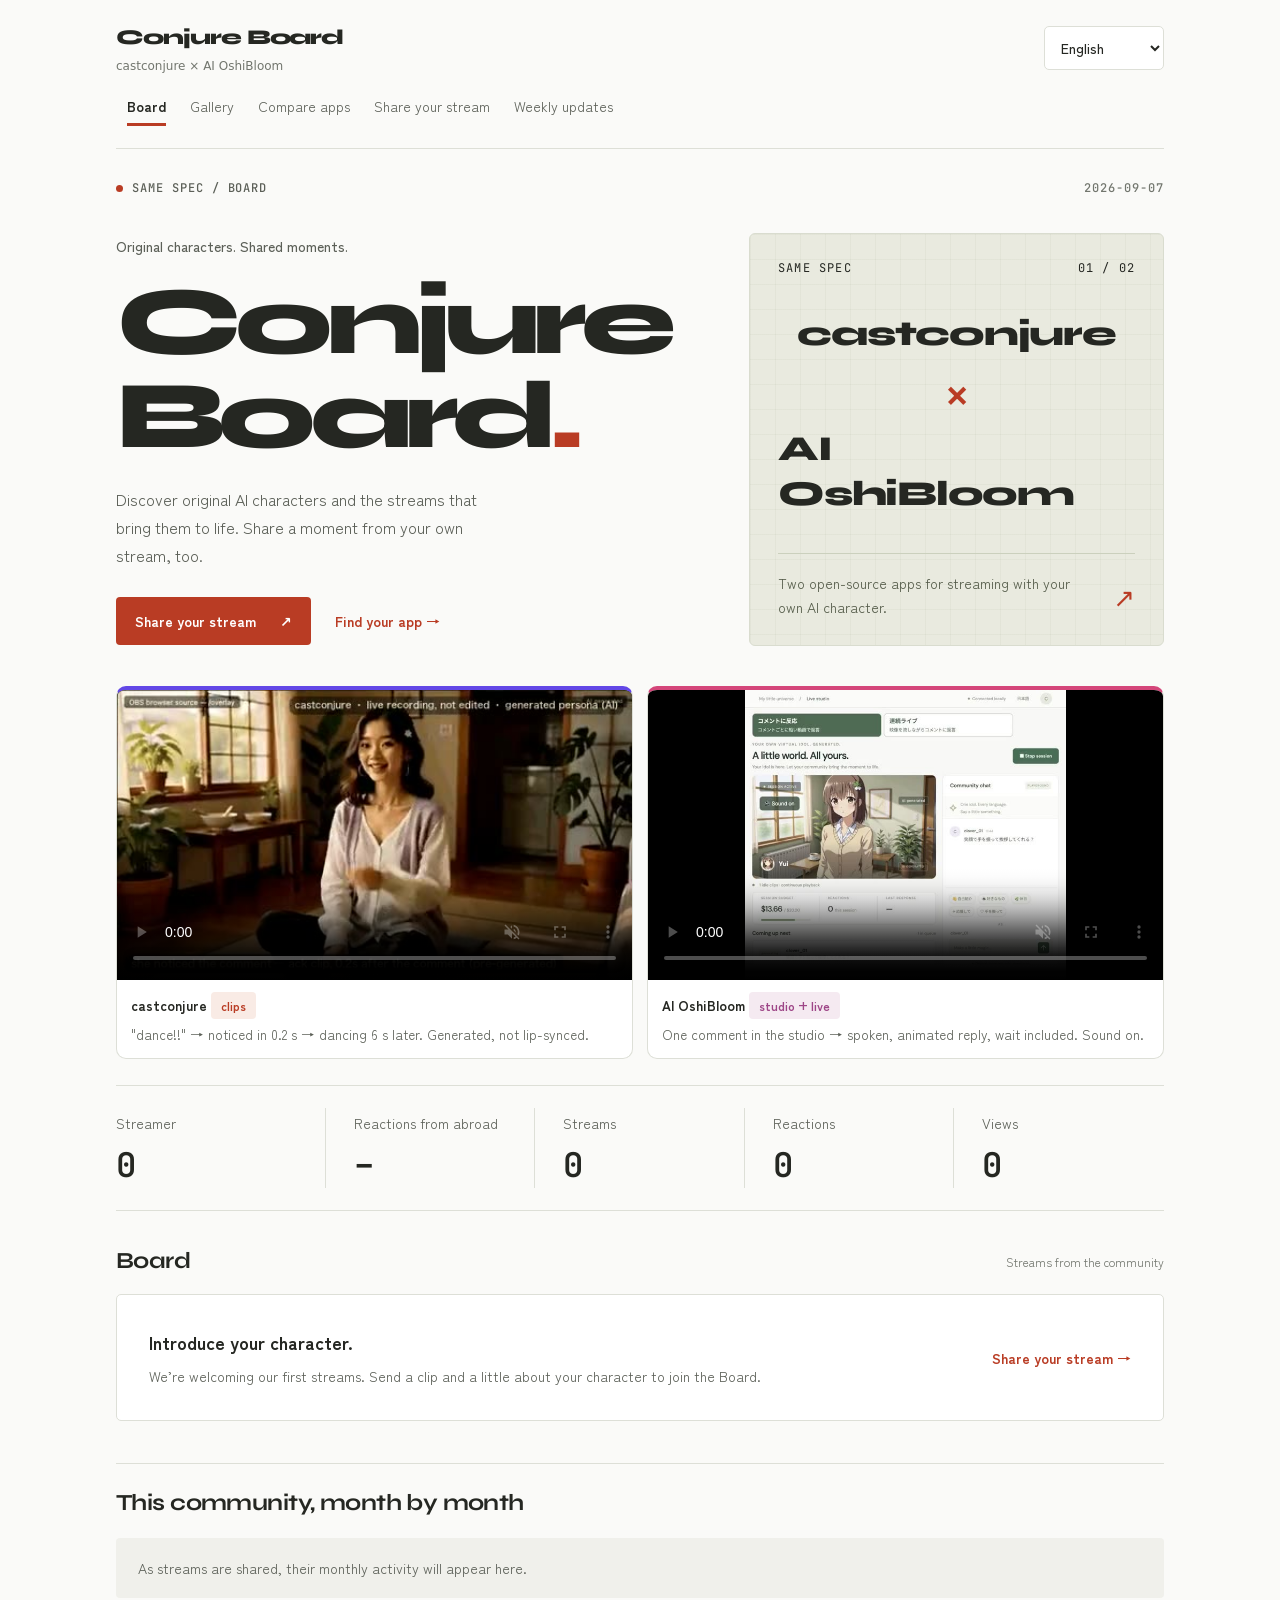
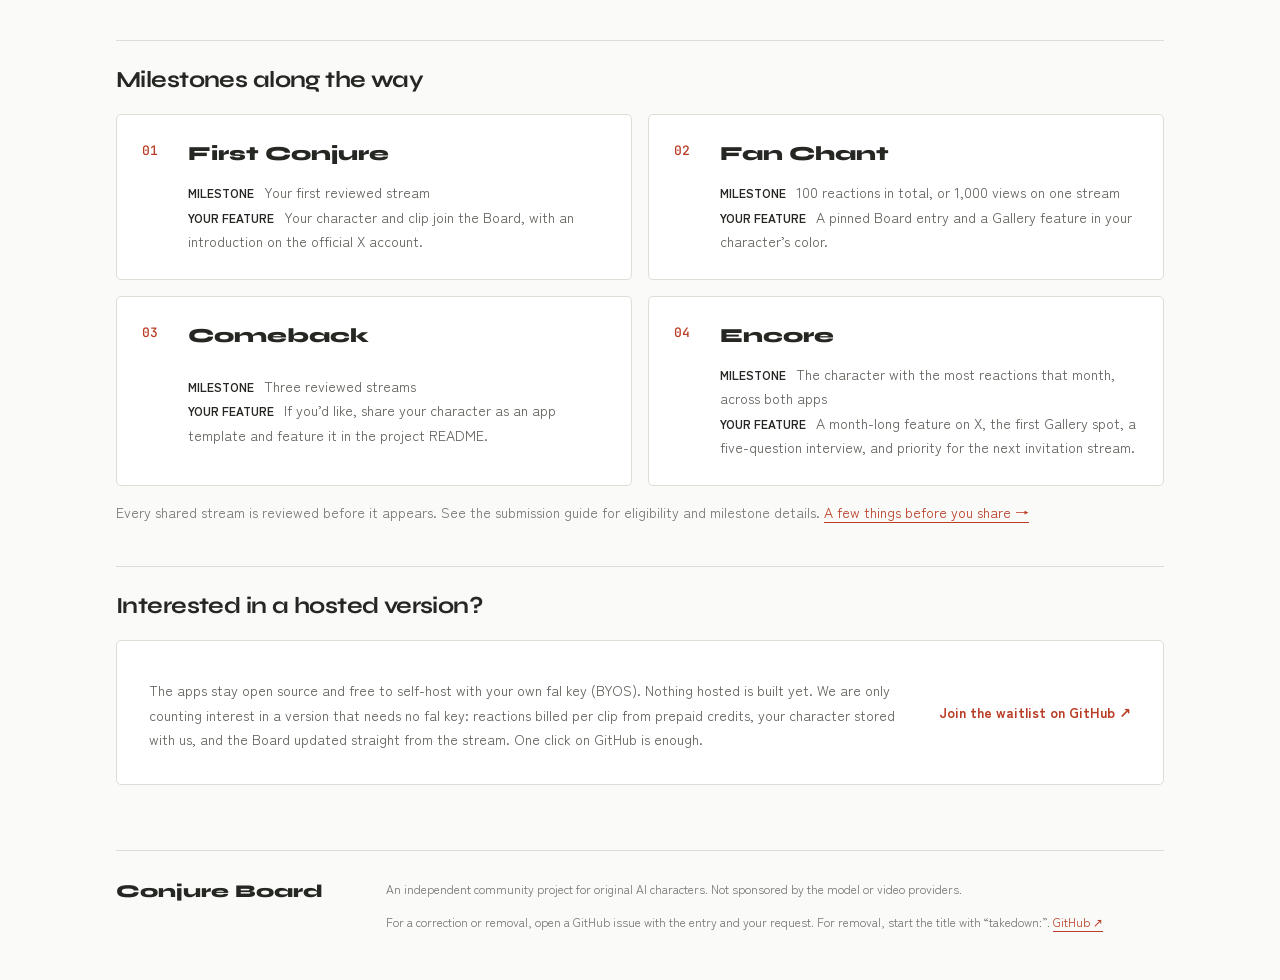
==== commit 56d4efca: "Publish 2026-09-07 from same-spec c74cbad" ====
--- a/index.html
+++ b/index.html
@@ -1,14 +1,14 @@
 <!doctype html><html lang="en"><head><meta charset="utf-8"><meta name="viewport" content="width=device-width,initial-scale=1">
 <title>Conjure Board</title>
 <link rel="stylesheet" href="https://fonts.googleapis.com/css2?family=Zen+Kaku+Gothic+New:wght@400;500;700&family=Syne:wght@600;800&family=JetBrains+Mono:wght@400;600&display=swap">
-<link rel="stylesheet" href="assets/style.css?v=76521fc3a27a"></head><body class="page-board"><a class="skip-link" href="#main"><span data-l="en" class="on">Skip to content</span><span data-l="ja">本文へ移動</span><span data-l="ko">본문으로 이동</span><span data-l="zh-Hans">跳转到正文</span><span data-l="zh-Hant">跳至主要內容</span></a><div class="wrap">
+<link rel="stylesheet" href="assets/style.css?v=2737f5d91f65"></head><body class="page-board"><a class="skip-link" href="#main"><span data-l="en" class="on">Skip to content</span><span data-l="ja">本文へ移動</span><span data-l="ko">본문으로 이동</span><span data-l="zh-Hans">跳转到正文</span><span data-l="zh-Hant">跳至主要內容</span></a><div class="wrap">
 <header class="top"><a class="brand" href="./"><span>Conjure Board<small>castconjure × AI OshiBloom</small></span></a>
 <nav class="main" aria-label="Main navigation"><a href="index.html" aria-current="page"><span data-l="en" class="on">Board</span><span data-l="ja">Board</span><span data-l="ko">Board</span><span data-l="zh-Hans">榜单</span><span data-l="zh-Hant">榜單</span></a><a href="gallery.html"><span data-l="en" class="on">Gallery</span><span data-l="ja">ギャラリー</span><span data-l="ko">갤러리</span><span data-l="zh-Hans">画廊</span><span data-l="zh-Hant">藝廊</span></a><a href="versus.html"><span data-l="en" class="on">Compare apps</span><span data-l="ja">アプリを比べる</span><span data-l="ko">앱 비교</span><span data-l="zh-Hans">比较应用</span><span data-l="zh-Hant">比較應用程式</span></a><a href="report.html"><span data-l="en" class="on">Share your stream</span><span data-l="ja">配信を紹介する</span><span data-l="ko">방송 소개하기</span><span data-l="zh-Hans">分享直播</span><span data-l="zh-Hant">分享直播</span></a><a href="weekly.html"><span data-l="en" class="on">Weekly updates</span><span data-l="ja">今週のようす</span><span data-l="ko">주간 소식</span><span data-l="zh-Hans">每周动态</span><span data-l="zh-Hant">每週動態</span></a></nav>
 <div class="lang"><select data-language-select aria-label="Language"><option value="en" lang="en" selected>English</option><option value="ja" lang="ja">日本語</option><option value="ko" lang="ko">한국어</option><option value="zh-Hans" lang="zh-Hans">简体中文</option><option value="zh-Hant" lang="zh-Hant">繁體中文</option></select></div></header>
 <main id="main"><div class="page-label"><span class="status-dot" aria-hidden="true"></span> SAME SPEC / BOARD<span class="edition">2026-09-07</span></div>
 <section class="board-intro"><div><p class="eyebrow"><span data-l="en" class="on">Original characters. Shared moments.</span><span data-l="ja">あなたのキャラクターに、出会う場所。</span><span data-l="ko">나만의 캐릭터를 만나는 곳.</span><span data-l="zh-Hans">在这里，遇见原创角色。</span><span data-l="zh-Hant">在這裡，遇見原創角色。</span></p><h1>Conjure<br>Board<span class="title-dot">.</span></h1><p class="lede"><span data-l="en" class="on">Discover original AI characters and the streams that bring them to life. Share a moment from your own stream, too.</span><span data-l="ja">配信から生まれた、オリジナルの AI キャラクターたち。気になる配信を見つけたり、あなたのキャラクターの見どころを紹介したり。</span><span data-l="ko">방송에서 만나는 오리지널 AI 캐릭터들. 마음에 드는 방송을 찾고, 내 캐릭터의 멋진 순간도 소개해 보세요.</span><span data-l="zh-Hans">发现直播中的原创 AI 角色，找到喜欢的直播，也分享你自己角色的精彩瞬间。</span><span data-l="zh-Hant">發現直播中的原創 AI 角色，找到喜歡的直播，也分享你自己角色的精彩瞬間。</span></p><div class="hero-actions"><a class="btn" href="report.html"><span data-l="en" class="on">Share your stream</span><span data-l="ja">配信を紹介する</span><span data-l="ko">방송 소개하기</span><span data-l="zh-Hans">分享直播</span><span data-l="zh-Hant">分享直播</span> <span aria-hidden="true">↗</span></a><a class="text-link" href="versus.html"><span data-l="en" class="on">Find your app</span><span data-l="ja">自分に合うアプリを探す</span><span data-l="ko">나에게 맞는 앱 찾기</span><span data-l="zh-Hans">寻找适合你的应用</span><span data-l="zh-Hant">尋找適合你的應用程式</span> <span aria-hidden="true">→</span></a></div></div><aside class="experiment-card"><div class="experiment-top"><span>SAME SPEC</span><span>01 / 02</span></div><div class="app-pair"><span>castconjure</span><span class="pair-cross" aria-hidden="true">×</span><span>AI OshiBloom</span></div><div class="experiment-bottom"><span data-l="en" class="on">Two open-source apps for streaming with your own AI character.</span><span data-l="ja">自分の AI キャラクターと配信を始める、2つのオープンソースアプリ。</span><span data-l="ko">내 AI 캐릭터로 방송을 시작하는 두 가지 오픈 소스 앱.</span><span data-l="zh-Hans">两款开源应用，陪你用自己的 AI 角色开始直播。</span><span data-l="zh-Hant">兩款開源應用程式，陪你用自己的 AI 角色開始直播。</span><a href="versus.html" aria-label="Find your app">↗</a></div></aside></section>
 <div class="heroes"><figure class="hero" style="--card-accent:#6247e6"><video class="hv" src="assets/castconjure-hero.mp4" poster="assets/castconjure-hero.jpg" muted autoplay loop playsinline controls preload="metadata" aria-label="A viewer types dance!! — she notices the comment within 0.2 s, then dances about 6 s later, in her own voice"></video><figcaption><b><a href="https://github.com/purankuton2001/castconjure">castconjure</a> <span class="pill castconjure">clips</span></b>&quot;dance!!&quot; → noticed in 0.2 s → dancing 6 s later. Generated, not lip-synced.</figcaption></figure><figure class="hero" style="--card-accent:#d4467a"><video class="hv" src="assets/oshibloom-hero.mp4" poster="assets/oshibloom-hero.jpg" muted autoplay loop playsinline controls preload="metadata" aria-label="A viewer asks the character to wave; the studio generates a spoken, animated response, wait included"></video><figcaption><b><a href="https://github.com/purankuton2001/ai-oshibloom">AI OshiBloom</a> <span class="pill ai-oshibloom">studio + live</span></b>One comment in the studio → spoken, animated reply, wait included. Sound on.</figcaption></figure></div>
-<div class="stats"><div><span><span data-l="en" class="on">Streamer</span><span data-l="ja">配信者</span><span data-l="ko">스트리머</span><span data-l="zh-Hans">主播</span><span data-l="zh-Hant">實況主</span></span><strong>0</strong></div><div><span><span data-l="en" class="on">Streams</span><span data-l="ja">配信</span><span data-l="ko">방송</span><span data-l="zh-Hans">直播场次</span><span data-l="zh-Hant">直播場次</span></span><strong>0</strong></div><div><span><span data-l="en" class="on">Reactions</span><span data-l="ja">反応数</span><span data-l="ko">반응 수</span><span data-l="zh-Hans">反应数</span><span data-l="zh-Hant">反應數</span></span><strong>0</strong></div><div><span><span data-l="en" class="on">Views</span><span data-l="ja">再生数</span><span data-l="ko">조회수</span><span data-l="zh-Hans">观看次数</span><span data-l="zh-Hant">觀看次數</span></span><strong>0</strong></div></div>
+<div class="stats"><div><span><span data-l="en" class="on">Streamer</span><span data-l="ja">配信者</span><span data-l="ko">스트리머</span><span data-l="zh-Hans">主播</span><span data-l="zh-Hant">實況主</span></span><strong>0</strong></div><div><span><span data-l="en" class="on">Reactions from abroad</span><span data-l="ja">海外からの反応</span><span data-l="ko">해외 반응 비율</span><span data-l="zh-Hans">海外反应占比</span><span data-l="zh-Hant">海外反應占比</span></span><strong>–</strong></div><div><span><span data-l="en" class="on">Streams</span><span data-l="ja">配信</span><span data-l="ko">방송</span><span data-l="zh-Hans">直播场次</span><span data-l="zh-Hant">直播場次</span></span><strong>0</strong></div><div><span><span data-l="en" class="on">Reactions</span><span data-l="ja">反応数</span><span data-l="ko">반응 수</span><span data-l="zh-Hans">反应数</span><span data-l="zh-Hant">反應數</span></span><strong>0</strong></div><div><span><span data-l="en" class="on">Views</span><span data-l="ja">再生数</span><span data-l="ko">조회수</span><span data-l="zh-Hans">观看次数</span><span data-l="zh-Hant">觀看次數</span></span><strong>0</strong></div></div>
 <div class="section-heading"><h2><span data-l="en" class="on">Board</span><span data-l="ja">Board</span><span data-l="ko">Board</span><span data-l="zh-Hans">榜单</span><span data-l="zh-Hant">榜單</span></h2><span class="section-note"><span data-l="en" class="on">Streams from the community</span><span data-l="ja">みんなの配信</span><span data-l="ko">함께 나누는 방송</span><span data-l="zh-Hans">大家的直播</span><span data-l="zh-Hant">大家的直播</span></span></div>
 <div class="empty"><div><strong><span data-l="en" class="on">Introduce your character.</span><span data-l="ja">あなたのキャラクターを紹介しませんか。</span><span data-l="ko">내 캐릭터를 소개해 보세요.</span><span data-l="zh-Hans">来介绍你的角色吧。</span><span data-l="zh-Hant">來介紹你的角色吧。</span></strong><p><span data-l="en" class="on">We’re welcoming our first streams. Send a clip and a little about your character to join the Board.</span><span data-l="ja">ただいま最初の配信を募集中です。キャラクターの紹介と、お気に入りのワンシーンをお寄せください。</span><span data-l="ko">첫 방송을 기다리고 있어요. 캐릭터 소개와 좋아하는 장면을 보내주세요.</span><span data-l="zh-Hans">正在征集第一批直播。欢迎分享角色介绍和你喜欢的片段。</span><span data-l="zh-Hant">正在徵集第一批直播。歡迎分享角色介紹和你喜歡的片段。</span></p></div><a class="text-link" href="report.html"><span data-l="en" class="on">Share your stream</span><span data-l="ja">配信を紹介する</span><span data-l="ko">방송 소개하기</span><span data-l="zh-Hans">分享直播</span><span data-l="zh-Hant">分享直播</span> →</a></div>
 
@@ -19,4 +19,4 @@
 <p class="mut"><span data-l="en" class="on">Every shared stream is reviewed before it appears. See the submission guide for eligibility and milestone details.</span><span data-l="ja">お寄せいただいた配信は、内容を確認してから掲載します。参加条件や掲載については、配信紹介ページをご覧ください。</span><span data-l="ko">보내주신 방송은 확인 후 게시됩니다. 참여 조건과 게재 안내는 방송 소개 페이지에서 확인해 주세요.</span><span data-l="zh-Hans">提交的直播将在审核后展示。参与条件和展示说明请查看直播分享页面。</span><span data-l="zh-Hant">提交的直播將在審核後展示。參與條件和展示說明請查看直播分享頁面。</span> <a href="report.html"><span data-l="en" class="on">A few things before you share</span><span data-l="ja">参加にあたって</span><span data-l="ko">참여 안내</span><span data-l="zh-Hans">参与须知</span><span data-l="zh-Hant">參與須知</span> →</a></p>
 <h2 id="waitlist"><span data-l="en" class="on">Interested in a hosted version?</span><span data-l="ja">hosted 版に興味はありますか？</span><span data-l="ko">호스팅 버전에 관심이 있나요?</span><span data-l="zh-Hans">对托管版本感兴趣吗？</span><span data-l="zh-Hant">對託管版本感興趣嗎？</span></h2><div class="empty"><div><p><span data-l="en" class="on">The apps stay open source and free to self-host with your own fal key (BYOS). Nothing hosted is built yet. We are only counting interest in a version that needs no fal key: reactions billed per clip from prepaid credits, your character stored with us, and the Board updated straight from the stream. One click on GitHub is enough.</span><span data-l="ja">アプリはこれからもオープンソースのまま、自分の fal キーで無料で動かせます（BYOS）。hosted 版はまだ何も作っていません。fal のキーが要らない版（反応ごとの前払いクレジット、キャラクターの預かり、配信からそのまま Board 更新）への関心を数えているだけです。GitHub で 1 クリックするだけで十分です。</span><span data-l="ko">앱은 계속 오픈 소스로 남고, 자신의 fal 키로 무료로 실행할 수 있어요(BYOS). 호스팅 버전은 아직 아무것도 만들지 않았습니다. fal 키가 필요 없는 버전(반응별 선불 크레딧, 캐릭터 보관, 방송에서 바로 Board 갱신)에 대한 관심만 세고 있어요. GitHub에서 한 번 클릭하면 충분합니다.</span><span data-l="zh-Hans">应用会继续保持开源，你可以用自己的 fal 密钥免费运行（BYOS）。托管版本目前尚未开发，我们只是在统计关注度：无需 fal 密钥、按反应从预付额度计费、托管你的角色、直播后自动更新榜单。在 GitHub 上点一下即可。</span><span data-l="zh-Hant">應用程式會繼續保持開源，你可以用自己的 fal 金鑰免費執行（BYOS）。託管版本目前尚未開發，我們只是在統計關注度：無需 fal 金鑰、按反應從預付額度計費、託管你的角色、直播後自動更新榜單。在 GitHub 上點一下即可。</span></p></div><a class="text-link" href="https://github.com/purankuton2001/conjure-board/issues/new?template=hosted-waitlist.yml"><span data-l="en" class="on">Join the waitlist on GitHub</span><span data-l="ja">GitHub で待機リストに入る</span><span data-l="ko">GitHub에서 대기 목록 참여</span><span data-l="zh-Hans">在 GitHub 加入等候名单</span><span data-l="zh-Hant">在 GitHub 加入等候名單</span> ↗</a></div></main>
 <footer><a class="footer-brand" href="./">Conjure Board</a><div><span data-l="en" class="on">An independent community project for original AI characters. Not sponsored by the model or video providers.</span><span data-l="ja">オリジナルの AI キャラクターを紹介する、有志のプロジェクトです。モデル・映像生成サービス各社によるスポンサー企画ではありません。</span><span data-l="ko">오리지널 AI 캐릭터를 소개하는 독립 커뮤니티 프로젝트입니다. 모델·영상 서비스 업체의 후원을 받지 않습니다.</span><span data-l="zh-Hans">这是一个介绍原创 AI 角色的独立社区项目，未受模型或视频服务商赞助。</span><span data-l="zh-Hant">這是一個介紹原創 AI 角色的獨立社群專案，未受模型或影片服務商贊助。</span><p><span data-l="en" class="on">For a correction or removal, open a GitHub issue with the entry and your request. For removal, start the title with “takedown:”.</span><span data-l="ja">掲載内容の修正・取り下げは、対象のページとご希望を添えて GitHub からご連絡ください。取り下げの場合は件名を「takedown:」で始めてください。</span><span data-l="ko">수정이나 삭제는 해당 페이지와 요청 내용을 GitHub에 남겨주세요. 삭제 요청 제목은 “takedown:”으로 시작해 주세요.</span><span data-l="zh-Hans">如需修改或下架，请通过 GitHub 提供相关页面和请求内容。下架请求标题请以“takedown:”开头。</span><span data-l="zh-Hant">如需修改或下架，請透過 GitHub 提供相關頁面和請求內容。下架請求標題請以「takedown:」開頭。</span> <a href="https://github.com/purankuton2001/conjure-board/issues/new">GitHub ↗</a></p></div></footer>
-</div><script type="module" src="assets/language.js?v=76521fc3a27a"></script></body></html>+</div><script type="module" src="assets/language.js?v=2737f5d91f65"></script></body></html>
--- a/assets/style.css
+++ b/assets/style.css
@@ -1,10 +1,10 @@
 :root{--bg:#fafaf8;--panel:#fff;--panel-2:#f0f0eb;--ink:#252722;--ink-2:#5c6058;--mut:#72766e;--line:#dddfd7;--acc:#b93c24;--acc-ink:#fff;--acc-soft:#f9ebe5;--ok:#3e7151;--warn:#986318;--pink:#9e4687;--gold:#846323;color-scheme:light}
 *{box-sizing:border-box}html{scroll-behavior:smooth}body{margin:0;background:var(--bg);color:var(--ink);font:16px/1.75 "Zen Kaku Gothic New","Hiragino Sans","Noto Sans JP","Noto Sans KR",system-ui,sans-serif}a{color:var(--acc);text-underline-offset:4px}a:hover{color:var(--ink)}button,a{-webkit-tap-highlight-color:transparent}a:focus-visible,button:focus-visible{outline:3px solid var(--acc);outline-offset:5px}.wrap{max-width:1256px;margin:0 auto;padding:0 48px 36px}.skip-link{position:absolute;top:-80px;left:20px;background:var(--ink);color:white;padding:10px 20px;z-index:10}.skip-link:focus{top:10px}
 header.top{display:flex;align-items:center;gap:26px;min-height:104px;border-bottom:1px solid var(--line)}.brand{display:flex;align-items:center;gap:12px;font-family:Syne,system-ui,sans-serif;font-weight:800;font-size:21px;letter-spacing:-.05em;text-decoration:none;color:var(--ink);white-space:nowrap}.brand small{display:block;font:500 12px/1.6 system-ui;color:var(--mut);letter-spacing:0}.main{display:flex;gap:2px;margin-left:auto}.main a{position:relative;padding:10px 11px;text-decoration:none;color:var(--ink-2);font-size:14px;white-space:nowrap}.main a[aria-current]{color:var(--ink);font-weight:700}.main a[aria-current]:after{content:"";position:absolute;bottom:2px;left:11px;right:11px;height:3px;background:var(--acc)}.main a:hover{background:var(--panel-2)}.lang{display:flex;gap:2px;border-left:1px solid var(--line);padding-left:16px}.lang button{font:500 12px/1.5 system-ui;border:0;background:none;color:var(--mut);padding:8px 6px;cursor:pointer;border-radius:3px}.lang button[aria-pressed=true]{background:var(--ink);color:white}.page-label{display:flex;align-items:center;gap:9px;margin:30px 0 36px;font:500 12px/1.5 "JetBrains Mono",monospace;letter-spacing:.08em;color:var(--ink-2)}.status-dot{width:7px;height:7px;background:var(--acc);border-radius:50%}.edition{margin-left:auto;color:var(--mut)}
-h1{font-family:Syne,"Zen Kaku Gothic New",sans-serif;font-size:clamp(36px,5vw,64px);font-weight:800;letter-spacing:-.055em;line-height:1.12;margin:0 0 22px;max-width:950px;text-wrap:balance}.lede{color:var(--ink-2);font-size:16px;max-width:72ch;margin:0 0 28px}.board-intro{display:grid;grid-template-columns:1.25fr 1fr;gap:80px;align-items:center;margin:0 0 40px}.eyebrow{font-size:14px;font-weight:500;margin:0 0 16px;color:var(--ink-2)}.board-intro h1{font-size:clamp(64px,7.5vw,100px);line-height:.98;letter-spacing:-.07em;margin-bottom:22px}.title-dot{color:var(--acc)}.board-intro .lede{max-width:49ch;font-size:16px}.hero-actions{display:flex;align-items:center;gap:24px;flex-wrap:wrap}.btn{display:inline-flex;align-items:center;justify-content:space-between;gap:24px;background:var(--acc);color:white;padding:12px 19px;border-radius:4px;text-decoration:none;font-size:14px;font-weight:700;transition:background .15s,transform .15s}.btn:hover{background:var(--ink);color:white;transform:translateY(-2px)}.text-link{font-size:14px;font-weight:700;text-decoration:none}.experiment-card{background:#e9eadf;border:1px solid #d9dccf;border-radius:6px;padding:25px 28px;position:relative;overflow:hidden}.experiment-card:before{content:"";position:absolute;inset:0;background-image:linear-gradient(#56603b0b 1px,transparent 1px),linear-gradient(90deg,#56603b0b 1px,transparent 1px);background-size:25px 25px;pointer-events:none}.experiment-card>*{position:relative}.experiment-top{display:flex;justify-content:space-between;font:12px/1.5 "JetBrains Mono",monospace;letter-spacing:.1em}.app-pair{display:flex;flex-direction:column;align-items:center;justify-content:center;padding:35px 0;font:800 clamp(23px,2.8vw,35px)/1.3 Syne,sans-serif;letter-spacing:-.035em}.pair-cross{font:400 60px/1.15 Syne,sans-serif;color:var(--acc)}.experiment-bottom{border-top:1px solid #cbd0bd;padding-top:17px;display:flex;align-items:center;gap:18px;font-size:14px;color:#545b49}.experiment-bottom a{margin-left:auto;font-size:26px;text-decoration:none}.stats{display:grid;grid-template-columns:repeat(4,1fr);border-block:1px solid var(--line);padding:22px 0;margin-bottom:34px}.stats>div{border-right:1px solid var(--line);padding:0 28px}.stats>div:first-child{padding-left:0}.stats>div:last-child{border-right:0}.stats span{font-size:14px;color:var(--ink-2)}.stats strong{display:block;font:600 34px/1.35 "JetBrains Mono",monospace;margin-top:6px;letter-spacing:-.055em}
-h2{font-family:Syne,"Zen Kaku Gothic New",sans-serif;font-size:23px;letter-spacing:-.025em;margin:42px 0 18px;padding-top:23px;border-top:1px solid var(--line);line-height:1.4}h3{font-size:18px;margin:25px 0 10px}.section-heading{display:flex;justify-content:space-between;align-items:center;gap:16px;margin-bottom:17px}.section-heading h2{padding:0;margin:0;border:0}.section-note{font-size:12px;color:var(--mut)}.empty{display:flex;align-items:center;gap:24px;border:1px solid var(--line);background:var(--panel);border-radius:5px;padding:32px;color:var(--ink-2)}.empty strong{font-size:18px;color:var(--ink)}.empty p{font-size:14px;margin:5px 0 0}.empty .text-link{margin-left:auto;white-space:nowrap}.quiet-state{background:var(--panel-2);border-radius:4px;padding:18px 22px;color:var(--ink-2);font-size:14px}.mut{color:var(--mut);font-size:14px}.tbl{overflow-x:auto;border:1px solid var(--line);border-radius:5px;background:var(--panel);margin:18px 0 25px}table{width:100%;border-collapse:collapse;font-size:14px}th,td{text-align:left;padding:15px 18px;border-bottom:1px solid var(--line);vertical-align:top}th{font-size:12px;font-weight:600;letter-spacing:.04em;color:var(--ink-2);background:var(--panel-2);white-space:nowrap}tbody tr:last-child td{border-bottom:0}tbody tr:hover{background:#fafaf6}td.num,th.num{text-align:right;font-variant-numeric:tabular-nums;white-space:nowrap}td.num{font-family:"JetBrains Mono",monospace;font-size:13px}.pill{display:inline-block;font-size:12px;padding:2px 9px;border-radius:4px;border:1px solid var(--line);color:var(--ink-2);margin:2px 4px 2px 0;white-space:nowrap}.pill.castconjure{background:var(--acc-soft);border-color:transparent;color:var(--acc)}.pill.ai-oshibloom{background:#f5eaf1;border-color:transparent;color:var(--pink)}.pill.tier{color:var(--gold);background:#f9f3df;border-color:transparent}.pill.pin{background:var(--acc-soft);border-color:transparent}
+h1{font-family:Syne,"Zen Kaku Gothic New",sans-serif;font-size:clamp(36px,5vw,64px);font-weight:800;letter-spacing:-.055em;line-height:1.12;margin:0 0 22px;max-width:950px;text-wrap:balance}.lede{color:var(--ink-2);font-size:16px;max-width:72ch;margin:0 0 28px}.board-intro{display:grid;grid-template-columns:1.25fr 1fr;gap:80px;align-items:center;margin:0 0 40px}.eyebrow{font-size:14px;font-weight:500;margin:0 0 16px;color:var(--ink-2)}.board-intro h1{font-size:clamp(64px,7.5vw,100px);line-height:.98;letter-spacing:-.07em;margin-bottom:22px}.title-dot{color:var(--acc)}.board-intro .lede{max-width:49ch;font-size:16px}.hero-actions{display:flex;align-items:center;gap:24px;flex-wrap:wrap}.btn{display:inline-flex;align-items:center;justify-content:space-between;gap:24px;background:var(--acc);color:white;padding:12px 19px;border-radius:4px;text-decoration:none;font-size:14px;font-weight:700;transition:background .15s,transform .15s}.btn:hover{background:var(--ink);color:white;transform:translateY(-2px)}.text-link{font-size:14px;font-weight:700;text-decoration:none}.experiment-card{background:#e9eadf;border:1px solid #d9dccf;border-radius:6px;padding:25px 28px;position:relative;overflow:hidden}.experiment-card:before{content:"";position:absolute;inset:0;background-image:linear-gradient(#56603b0b 1px,transparent 1px),linear-gradient(90deg,#56603b0b 1px,transparent 1px);background-size:25px 25px;pointer-events:none}.experiment-card>*{position:relative}.experiment-top{display:flex;justify-content:space-between;font:12px/1.5 "JetBrains Mono",monospace;letter-spacing:.1em}.app-pair{display:flex;flex-direction:column;align-items:center;justify-content:center;padding:35px 0;font:800 clamp(23px,2.8vw,35px)/1.3 Syne,sans-serif;letter-spacing:-.035em}.pair-cross{font:400 60px/1.15 Syne,sans-serif;color:var(--acc)}.experiment-bottom{border-top:1px solid #cbd0bd;padding-top:17px;display:flex;align-items:center;gap:18px;font-size:14px;color:#545b49}.experiment-bottom a{margin-left:auto;font-size:26px;text-decoration:none}.stats{display:grid;grid-template-columns:repeat(5,1fr);border-block:1px solid var(--line);padding:22px 0;margin-bottom:34px}.stats>div{border-right:1px solid var(--line);padding:0 28px}.stats>div:first-child{padding-left:0}.stats>div:last-child{border-right:0}.stats span{font-size:14px;color:var(--ink-2)}.stats strong{display:block;font:600 34px/1.35 "JetBrains Mono",monospace;margin-top:6px;letter-spacing:-.055em}
+h2{font-family:Syne,"Zen Kaku Gothic New",sans-serif;font-size:23px;letter-spacing:-.025em;margin:42px 0 18px;padding-top:23px;border-top:1px solid var(--line);line-height:1.4}h3{font-size:18px;margin:25px 0 10px}.section-heading{display:flex;justify-content:space-between;align-items:center;gap:16px;margin-bottom:17px}.section-heading h2{padding:0;margin:0;border:0}.section-note{font-size:12px;color:var(--mut)}.empty{display:flex;align-items:center;gap:24px;border:1px solid var(--line);background:var(--panel);border-radius:5px;padding:32px;color:var(--ink-2)}.empty strong{font-size:18px;color:var(--ink)}.empty p{font-size:14px;margin:5px 0 0}.empty .text-link{margin-left:auto;white-space:nowrap}.quiet-state{background:var(--panel-2);border-radius:4px;padding:18px 22px;color:var(--ink-2);font-size:14px}.mut{color:var(--mut);font-size:14px}.tbl{overflow-x:auto;border:1px solid var(--line);border-radius:5px;background:var(--panel);margin:18px 0 25px}table{width:100%;border-collapse:collapse;font-size:14px}th,td{text-align:left;padding:15px 18px;border-bottom:1px solid var(--line);vertical-align:top}th{font-size:12px;font-weight:600;letter-spacing:.04em;color:var(--ink-2);background:var(--panel-2);white-space:nowrap}tbody tr:last-child td{border-bottom:0}tbody tr:hover{background:#fafaf6}td.num,th.num{text-align:right;font-variant-numeric:tabular-nums;white-space:nowrap}td.num{font-family:"JetBrains Mono",monospace;font-size:13px}.pill{display:inline-block;font-size:12px;padding:2px 9px;border-radius:4px;border:1px solid var(--line);color:var(--ink-2);margin:2px 4px 2px 0;white-space:nowrap}.pill.castconjure{background:var(--acc-soft);border-color:transparent;color:var(--acc)}.pill.ai-oshibloom{background:#f5eaf1;border-color:transparent;color:var(--pink)}.pill.tier{color:var(--gold);background:#f9f3df;border-color:transparent}.pill.pin{background:var(--acc-soft);border-color:transparent}.pill.abroad{background:#e6f1ea;border-color:transparent;color:#2f6b45}
 .tiers{display:grid;grid-template-columns:1fr 1fr;gap:16px}.tier{display:grid;grid-template-columns:34px 1fr;gap:12px;background:var(--panel);border:1px solid var(--line);border-radius:5px;padding:25px;font-size:14px}.tier-number{font:500 13px/1.7 "JetBrains Mono",monospace;color:var(--acc)}.tier .name{font-family:Syne,sans-serif;font-weight:800;font-size:20px;line-height:1.4}.tier .name small{display:block;font:400 13px/1.6 "Zen Kaku Gothic New",system-ui;color:var(--mut);margin-top:3px}.tier>div:last-child{grid-column:2;color:var(--ink-2)}.tier b{font-size:12px;color:var(--ink);text-transform:uppercase;margin-right:6px}.grid{display:grid;grid-template-columns:repeat(auto-fit,minmax(min(100%,300px),1fr));gap:22px}.card{background:var(--panel);border:1px solid var(--line);border-top:3px solid var(--card-accent,var(--acc));border-radius:5px;padding:25px;font-size:16px}.card>b{display:block;font:800 25px/1.5 Syne,sans-serif;margin-bottom:14px}.card .yt{aspect-ratio:16/9;width:100%;border:0;border-radius:4px;margin:18px 0}.card .mut{font-size:14px}.callout{border-left:3px solid var(--acc);background:var(--acc-soft);padding:18px 22px;border-radius:0 4px 4px 0;margin:24px 0;font-size:14px}.callout.warn{border-left-color:var(--warn);background:#f6f0df}code{font-family:"JetBrains Mono",monospace;background:var(--panel-2);padding:.12em .4em;border-radius:3px;font-size:.85em;overflow-wrap:anywhere}pre{background:var(--ink);color:white;padding:20px;border-radius:5px;overflow-x:auto;font-size:14px;white-space:pre-wrap}pre code{background:none;padding:0;color:inherit}dl.kv{display:grid;grid-template-columns:150px 1fr;gap:0;font-size:16px;border:1px solid var(--line);border-radius:5px;background:var(--panel);padding:8px 24px}dl.kv dt,dl.kv dd{padding:15px 0;border-bottom:1px solid var(--line)}dl.kv dt{font:500 13px/1.9 "JetBrains Mono",monospace;color:var(--ink-2)}dl.kv dd{margin:0}dl.kv dt:nth-last-child(2),dl.kv dd:last-child{border:0}footer{display:grid;grid-template-columns:220px 1fr;gap:50px;color:var(--mut);font-size:12px;border-top:1px solid var(--line);padding-top:27px;margin-top:65px}.footer-brand{font:800 18px/1.5 Syne,sans-serif;text-decoration:none;color:var(--ink)}[data-l]{display:none}[data-l].on{display:inline}
-@media(min-width:1000px){.page-board .board-intro{min-height:375px}}@media(max-width:1050px){.wrap{padding-inline:28px}header.top{flex-wrap:wrap;gap:12px;padding:20px 0}.main{order:3;width:100%;margin:0}.lang{margin-left:auto}.board-intro{gap:35px}.brand small{font-size:12px}}@media(max-width:650px){.wrap{padding-inline:20px}header.top{padding-top:16px}.brand{font-size:18px}.lang{padding-left:8px}.main{justify-content:space-between;gap:0}.main a{font-size:12px;padding:10px 5px;white-space:normal}.main a[aria-current]:after{left:5px;right:5px}.page-label{margin:22px 0 27px;font-size:12px}.board-intro{grid-template-columns:1fr;gap:26px;margin-bottom:28px}.board-intro h1{font-size:70px}.board-intro .lede{font-size:16px}.experiment-card{padding:20px}.app-pair{padding:24px 0;font-size:29px}.stats{grid-template-columns:1fr 1fr;gap:24px 0}.stats>div{padding:0 18px}.stats>div:nth-child(odd){padding-left:0}.stats>div:nth-child(2){border:0}.stats strong{font-size:29px}.empty{flex-wrap:wrap;gap:14px;padding:23px}.empty>div{flex:1;min-width:180px}.empty .text-link{margin:6px 0 0}.tiers{grid-template-columns:1fr}.tier{padding:22px}th,td{padding:12px 14px}.section-note{font-size:12px;text-align:right}dl.kv{grid-template-columns:1fr;padding:10px 20px}dl.kv dt{border:0;padding:12px 0 0}dl.kv dd{padding:4px 0 14px}footer{grid-template-columns:1fr;gap:15px;margin-top:45px}h1{font-size:36px}h2{font-size:22px}}
+@media(min-width:1000px){.page-board .board-intro{min-height:375px}}@media(max-width:1050px){.wrap{padding-inline:28px}header.top{flex-wrap:wrap;gap:12px;padding:20px 0}.main{order:3;width:100%;margin:0}.lang{margin-left:auto}.board-intro{gap:35px}.brand small{font-size:12px}}@media(max-width:650px){.wrap{padding-inline:20px}header.top{padding-top:16px}.brand{font-size:18px}.lang{padding-left:8px}.main{justify-content:space-between;gap:0}.main a{font-size:12px;padding:10px 5px;white-space:normal}.main a[aria-current]:after{left:5px;right:5px}.page-label{margin:22px 0 27px;font-size:12px}.board-intro{grid-template-columns:1fr;gap:26px;margin-bottom:28px}.board-intro h1{font-size:70px}.board-intro .lede{font-size:16px}.experiment-card{padding:20px}.app-pair{padding:24px 0;font-size:29px}.stats{grid-template-columns:1fr 1fr;gap:24px 0}.stats>div{padding:0 18px}.stats>div:nth-child(odd){padding-left:0}.stats>div:nth-child(even){border-right:0}.stats strong{font-size:29px}.empty{flex-wrap:wrap;gap:14px;padding:23px}.empty>div{flex:1;min-width:180px}.empty .text-link{margin:6px 0 0}.tiers{grid-template-columns:1fr}.tier{padding:22px}th,td{padding:12px 14px}.section-note{font-size:12px;text-align:right}dl.kv{grid-template-columns:1fr;padding:10px 20px}dl.kv dt{border:0;padding:12px 0 0}dl.kv dd{padding:4px 0 14px}footer{grid-template-columns:1fr;gap:15px;margin-top:45px}h1{font-size:36px}h2{font-size:22px}}
 @media(prefers-reduced-motion:reduce){html{scroll-behavior:auto}*,*:before,*:after{transition:none!important}}
 /* Native language names stay readable as the language list grows. */
 header.top{flex-wrap:wrap;column-gap:24px;row-gap:8px;padding-block:20px}.main{order:3;width:100%;margin:0}.lang{margin-left:auto;flex-wrap:wrap}.lang button{font-size:14px;padding:8px;min-height:40px}.brand{margin-right:auto}@media(max-width:650px){.lang{order:4;width:100%;border-left:0;border-top:1px solid var(--line);padding:8px 0 0;margin:0;gap:4px}.lang button{flex:1;padding:7px 4px;white-space:nowrap}.main a{font-size:14px}.brand{font-size:20px}}
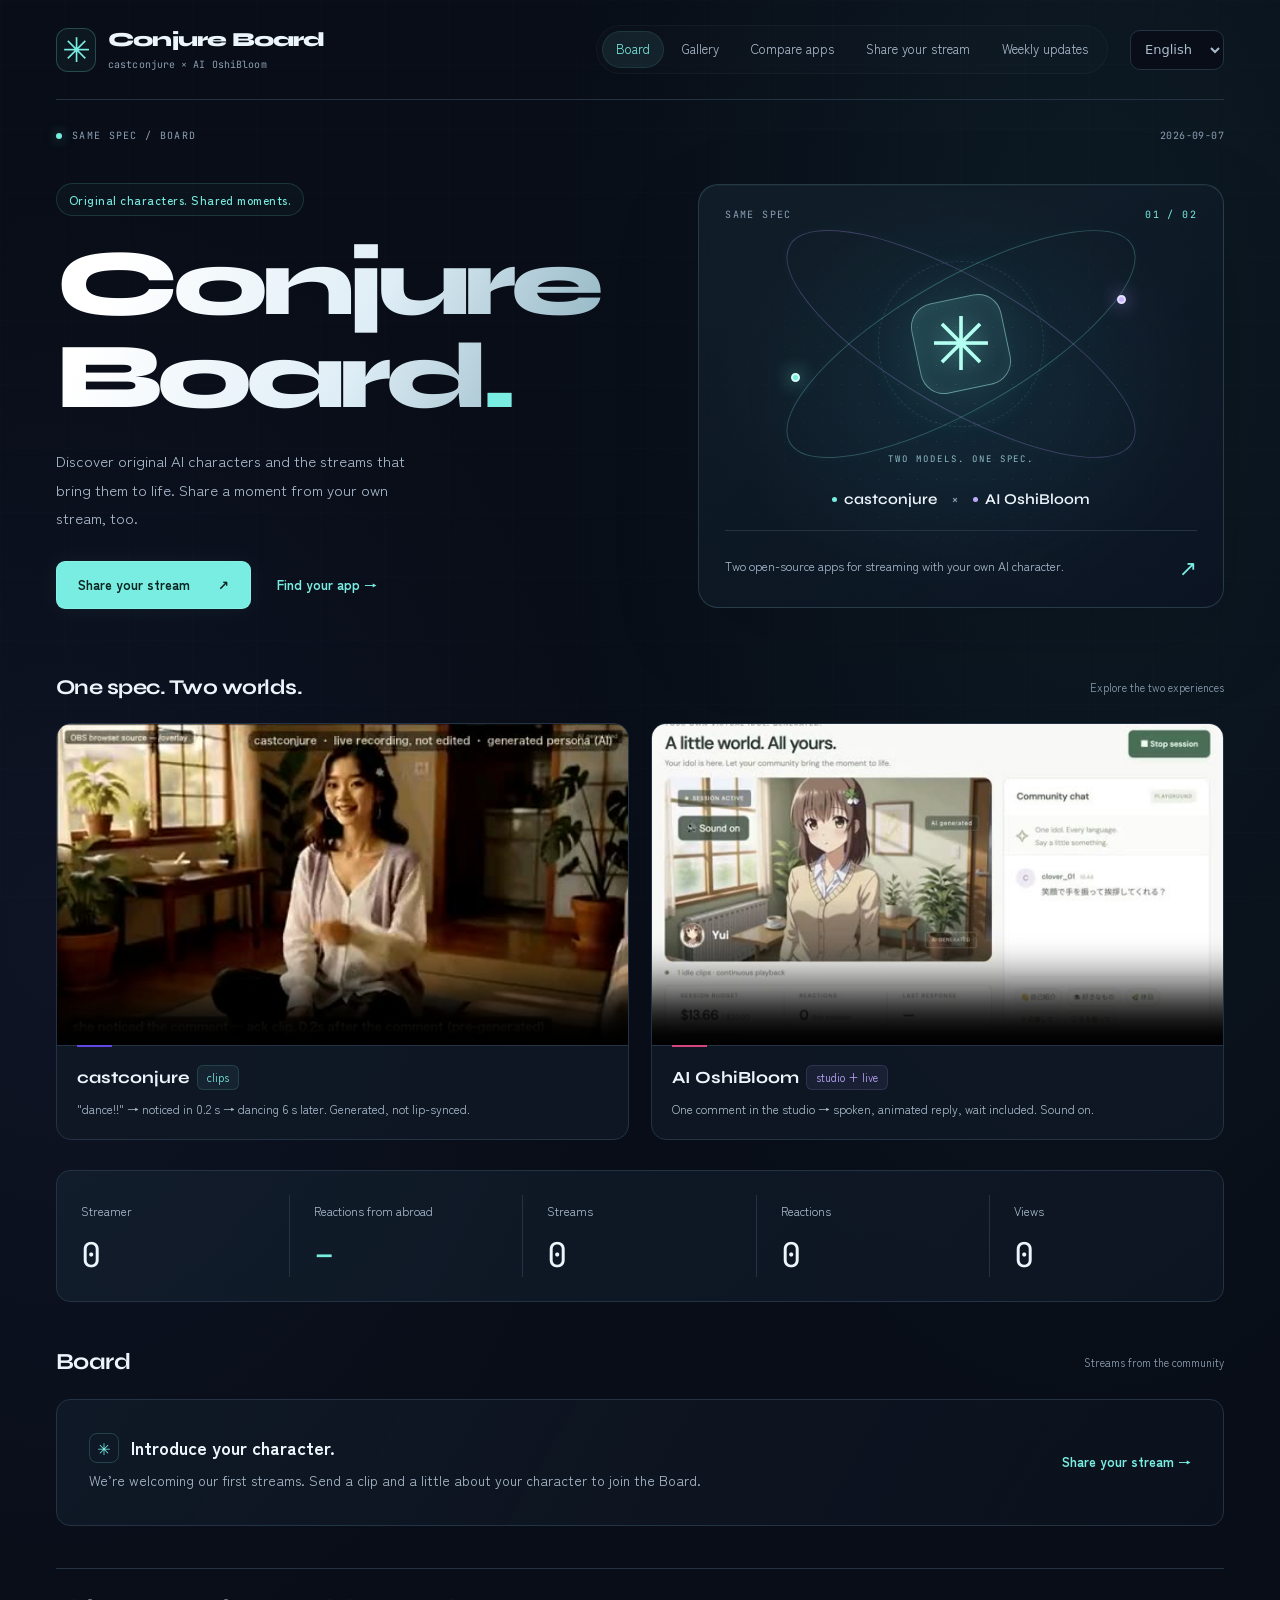
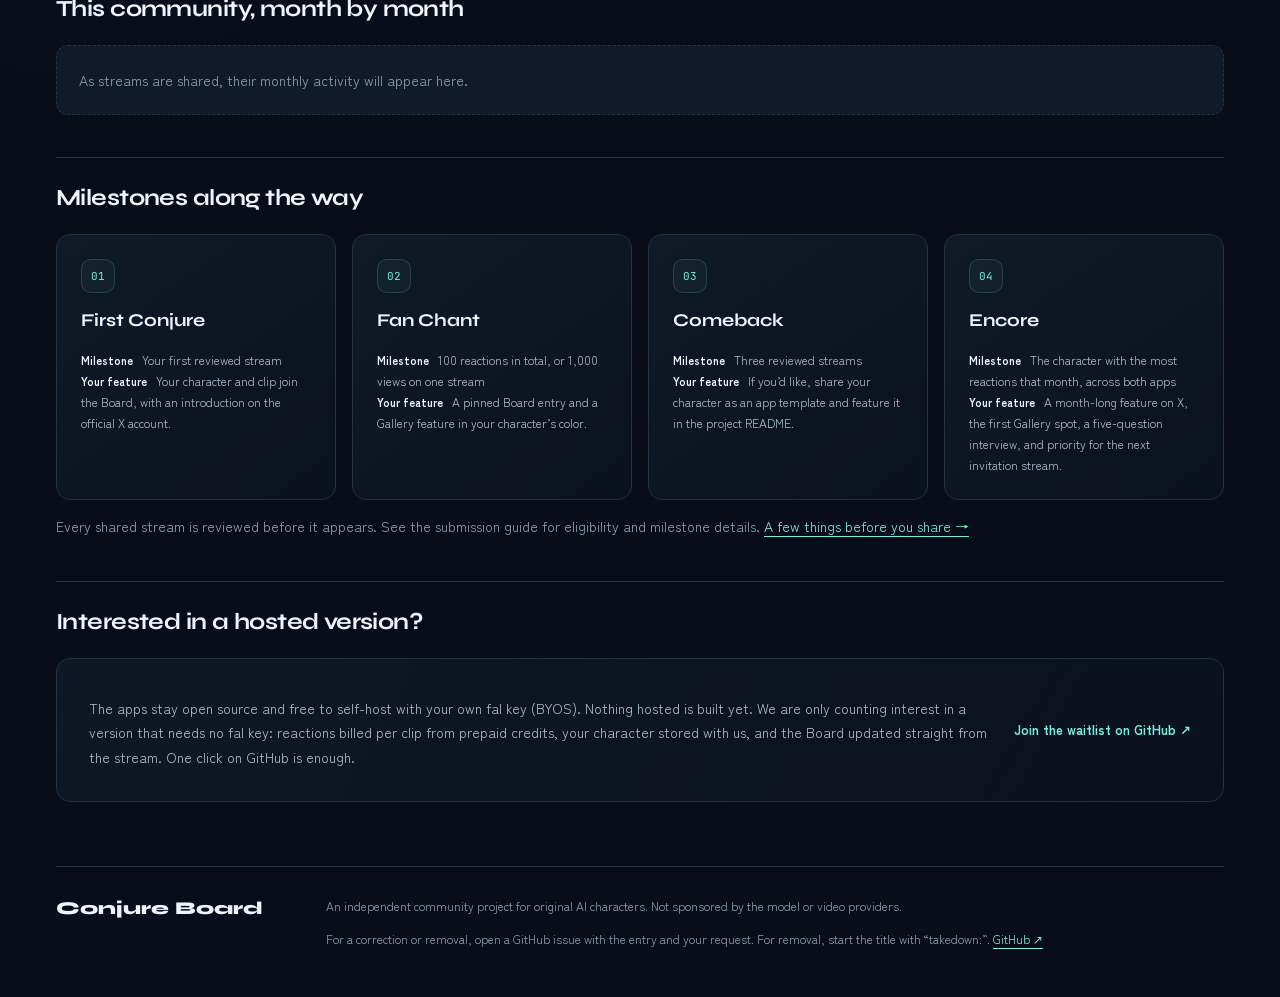
==== commit e2b9908a: "Publish 2026-09-07 from same-spec 5424d3c" ====
--- a/index.html
+++ b/index.html
@@ -1,16 +1,16 @@
-<!doctype html><html lang="en"><head><meta charset="utf-8"><meta name="viewport" content="width=device-width,initial-scale=1">
+<!doctype html><html lang="en"><head><meta charset="utf-8"><meta name="viewport" content="width=device-width,initial-scale=1"><meta name="theme-color" content="#080d17">
 <title>Conjure Board</title>
 <link rel="stylesheet" href="https://fonts.googleapis.com/css2?family=Zen+Kaku+Gothic+New:wght@400;500;700&family=Syne:wght@600;800&family=JetBrains+Mono:wght@400;600&display=swap">
-<link rel="stylesheet" href="assets/style.css?v=2737f5d91f65"></head><body class="page-board"><a class="skip-link" href="#main"><span data-l="en" class="on">Skip to content</span><span data-l="ja">本文へ移動</span><span data-l="ko">본문으로 이동</span><span data-l="zh-Hans">跳转到正文</span><span data-l="zh-Hant">跳至主要內容</span></a><div class="wrap">
-<header class="top"><a class="brand" href="./"><span>Conjure Board<small>castconjure × AI OshiBloom</small></span></a>
+<link rel="stylesheet" href="assets/style.css?v=34811d6737ae"></head><body class="page-board"><a class="skip-link" href="#main"><span data-l="en" class="on">Skip to content</span><span data-l="ja">本文へ移動</span><span data-l="ko">본문으로 이동</span><span data-l="zh-Hans">跳转到正文</span><span data-l="zh-Hant">跳至主要內容</span></a><div class="wrap">
+<header class="top"><a class="brand" href="./"><span class="brand-mark" aria-hidden="true">✳</span><span>Conjure Board<small>castconjure × AI OshiBloom</small></span></a>
 <nav class="main" aria-label="Main navigation"><a href="index.html" aria-current="page"><span data-l="en" class="on">Board</span><span data-l="ja">Board</span><span data-l="ko">Board</span><span data-l="zh-Hans">榜单</span><span data-l="zh-Hant">榜單</span></a><a href="gallery.html"><span data-l="en" class="on">Gallery</span><span data-l="ja">ギャラリー</span><span data-l="ko">갤러리</span><span data-l="zh-Hans">画廊</span><span data-l="zh-Hant">藝廊</span></a><a href="versus.html"><span data-l="en" class="on">Compare apps</span><span data-l="ja">アプリを比べる</span><span data-l="ko">앱 비교</span><span data-l="zh-Hans">比较应用</span><span data-l="zh-Hant">比較應用程式</span></a><a href="report.html"><span data-l="en" class="on">Share your stream</span><span data-l="ja">配信を紹介する</span><span data-l="ko">방송 소개하기</span><span data-l="zh-Hans">分享直播</span><span data-l="zh-Hant">分享直播</span></a><a href="weekly.html"><span data-l="en" class="on">Weekly updates</span><span data-l="ja">今週のようす</span><span data-l="ko">주간 소식</span><span data-l="zh-Hans">每周动态</span><span data-l="zh-Hant">每週動態</span></a></nav>
 <div class="lang"><select data-language-select aria-label="Language"><option value="en" lang="en" selected>English</option><option value="ja" lang="ja">日本語</option><option value="ko" lang="ko">한국어</option><option value="zh-Hans" lang="zh-Hans">简体中文</option><option value="zh-Hant" lang="zh-Hant">繁體中文</option></select></div></header>
 <main id="main"><div class="page-label"><span class="status-dot" aria-hidden="true"></span> SAME SPEC / BOARD<span class="edition">2026-09-07</span></div>
-<section class="board-intro"><div><p class="eyebrow"><span data-l="en" class="on">Original characters. Shared moments.</span><span data-l="ja">あなたのキャラクターに、出会う場所。</span><span data-l="ko">나만의 캐릭터를 만나는 곳.</span><span data-l="zh-Hans">在这里，遇见原创角色。</span><span data-l="zh-Hant">在這裡，遇見原創角色。</span></p><h1>Conjure<br>Board<span class="title-dot">.</span></h1><p class="lede"><span data-l="en" class="on">Discover original AI characters and the streams that bring them to life. Share a moment from your own stream, too.</span><span data-l="ja">配信から生まれた、オリジナルの AI キャラクターたち。気になる配信を見つけたり、あなたのキャラクターの見どころを紹介したり。</span><span data-l="ko">방송에서 만나는 오리지널 AI 캐릭터들. 마음에 드는 방송을 찾고, 내 캐릭터의 멋진 순간도 소개해 보세요.</span><span data-l="zh-Hans">发现直播中的原创 AI 角色，找到喜欢的直播，也分享你自己角色的精彩瞬间。</span><span data-l="zh-Hant">發現直播中的原創 AI 角色，找到喜歡的直播，也分享你自己角色的精彩瞬間。</span></p><div class="hero-actions"><a class="btn" href="report.html"><span data-l="en" class="on">Share your stream</span><span data-l="ja">配信を紹介する</span><span data-l="ko">방송 소개하기</span><span data-l="zh-Hans">分享直播</span><span data-l="zh-Hant">分享直播</span> <span aria-hidden="true">↗</span></a><a class="text-link" href="versus.html"><span data-l="en" class="on">Find your app</span><span data-l="ja">自分に合うアプリを探す</span><span data-l="ko">나에게 맞는 앱 찾기</span><span data-l="zh-Hans">寻找适合你的应用</span><span data-l="zh-Hant">尋找適合你的應用程式</span> <span aria-hidden="true">→</span></a></div></div><aside class="experiment-card"><div class="experiment-top"><span>SAME SPEC</span><span>01 / 02</span></div><div class="app-pair"><span>castconjure</span><span class="pair-cross" aria-hidden="true">×</span><span>AI OshiBloom</span></div><div class="experiment-bottom"><span data-l="en" class="on">Two open-source apps for streaming with your own AI character.</span><span data-l="ja">自分の AI キャラクターと配信を始める、2つのオープンソースアプリ。</span><span data-l="ko">내 AI 캐릭터로 방송을 시작하는 두 가지 오픈 소스 앱.</span><span data-l="zh-Hans">两款开源应用，陪你用自己的 AI 角色开始直播。</span><span data-l="zh-Hant">兩款開源應用程式，陪你用自己的 AI 角色開始直播。</span><a href="versus.html" aria-label="Find your app">↗</a></div></aside></section>
-<div class="heroes"><figure class="hero" style="--card-accent:#6247e6"><video class="hv" src="assets/castconjure-hero.mp4" poster="assets/castconjure-hero.jpg" muted autoplay loop playsinline controls preload="metadata" aria-label="A viewer types dance!! — she notices the comment within 0.2 s, then dances about 6 s later, in her own voice"></video><figcaption><b><a href="https://github.com/purankuton2001/castconjure">castconjure</a> <span class="pill castconjure">clips</span></b>&quot;dance!!&quot; → noticed in 0.2 s → dancing 6 s later. Generated, not lip-synced.</figcaption></figure><figure class="hero" style="--card-accent:#d4467a"><video class="hv" src="assets/oshibloom-hero.mp4" poster="assets/oshibloom-hero.jpg" muted autoplay loop playsinline controls preload="metadata" aria-label="A viewer asks the character to wave; the studio generates a spoken, animated response, wait included"></video><figcaption><b><a href="https://github.com/purankuton2001/ai-oshibloom">AI OshiBloom</a> <span class="pill ai-oshibloom">studio + live</span></b>One comment in the studio → spoken, animated reply, wait included. Sound on.</figcaption></figure></div>
+<section class="board-intro"><div><p class="eyebrow"><span data-l="en" class="on">Original characters. Shared moments.</span><span data-l="ja">あなたのキャラクターに、出会う場所。</span><span data-l="ko">나만의 캐릭터를 만나는 곳.</span><span data-l="zh-Hans">在这里，遇见原创角色。</span><span data-l="zh-Hant">在這裡，遇見原創角色。</span></p><h1>Conjure<br>Board<span class="title-dot">.</span></h1><p class="lede"><span data-l="en" class="on">Discover original AI characters and the streams that bring them to life. Share a moment from your own stream, too.</span><span data-l="ja">配信から生まれた、オリジナルの AI キャラクターたち。気になる配信を見つけたり、あなたのキャラクターの見どころを紹介したり。</span><span data-l="ko">방송에서 만나는 오리지널 AI 캐릭터들. 마음에 드는 방송을 찾고, 내 캐릭터의 멋진 순간도 소개해 보세요.</span><span data-l="zh-Hans">发现直播中的原创 AI 角色，找到喜欢的直播，也分享你自己角色的精彩瞬间。</span><span data-l="zh-Hant">發現直播中的原創 AI 角色，找到喜歡的直播，也分享你自己角色的精彩瞬間。</span></p><div class="hero-actions"><a class="btn" href="report.html"><span data-l="en" class="on">Share your stream</span><span data-l="ja">配信を紹介する</span><span data-l="ko">방송 소개하기</span><span data-l="zh-Hans">分享直播</span><span data-l="zh-Hant">分享直播</span> <span aria-hidden="true">↗</span></a><a class="text-link" href="versus.html"><span data-l="en" class="on">Find your app</span><span data-l="ja">自分に合うアプリを探す</span><span data-l="ko">나에게 맞는 앱 찾기</span><span data-l="zh-Hans">寻找适合你的应用</span><span data-l="zh-Hant">尋找適合你的應用程式</span> <span aria-hidden="true">→</span></a></div></div><aside class="experiment-card"><div class="experiment-top"><span>SAME SPEC</span><span>01 / 02</span></div><div class="orbital-art" aria-hidden="true"><div class="orbit orbit-one"></div><div class="orbit orbit-two"></div><div class="orbit orbit-three"></div><div class="orbital-core"><span>✳</span></div><span class="orbit-node node-one"></span><span class="orbit-node node-two"></span><span class="orbit-caption">TWO MODELS. ONE SPEC.</span></div><div class="app-pair"><span><i class="app-dot cast-dot" aria-hidden="true"></i>castconjure</span><span class="pair-cross" aria-hidden="true">×</span><span><i class="app-dot oshi-dot" aria-hidden="true"></i>AI OshiBloom</span></div><div class="experiment-bottom"><span data-l="en" class="on">Two open-source apps for streaming with your own AI character.</span><span data-l="ja">自分の AI キャラクターと配信を始める、2つのオープンソースアプリ。</span><span data-l="ko">내 AI 캐릭터로 방송을 시작하는 두 가지 오픈 소스 앱.</span><span data-l="zh-Hans">两款开源应用，陪你用自己的 AI 角色开始直播。</span><span data-l="zh-Hant">兩款開源應用程式，陪你用自己的 AI 角色開始直播。</span><a href="versus.html" aria-label="Find your app">↗</a></div></aside></section>
+<div class="section-heading demo-heading"><h2><span data-l="en" class="on">One spec. Two worlds.</span><span data-l="ja">ひとつの仕様、ふたつの世界。</span><span data-l="ko">하나의 사양, 두 개의 세계.</span><span data-l="zh-Hans">同一规格，两个世界。</span><span data-l="zh-Hant">同一規格，兩個世界。</span></h2><span class="section-note"><span data-l="en" class="on">Explore the two experiences</span><span data-l="ja">ふたつの体験をプレビュー</span><span data-l="ko">두 가지 경험 미리보기</span><span data-l="zh-Hans">预览两种体验</span><span data-l="zh-Hant">預覽兩種體驗</span></span></div><div class="heroes"><figure class="hero" style="--card-accent:#6247e6"><video class="hv" src="assets/castconjure-hero.mp4" poster="assets/castconjure-hero.jpg" muted autoplay loop playsinline controls preload="metadata" aria-label="A viewer types dance!! — she notices the comment within 0.2 s, then dances about 6 s later, in her own voice"></video><figcaption><b><a href="https://github.com/purankuton2001/castconjure">castconjure</a> <span class="pill castconjure">clips</span></b>&quot;dance!!&quot; → noticed in 0.2 s → dancing 6 s later. Generated, not lip-synced.</figcaption></figure><figure class="hero" style="--card-accent:#d4467a"><video class="hv" src="assets/oshibloom-hero.mp4" poster="assets/oshibloom-hero.jpg" muted autoplay loop playsinline controls preload="metadata" aria-label="A viewer asks the character to wave; the studio generates a spoken, animated response, wait included"></video><figcaption><b><a href="https://github.com/purankuton2001/ai-oshibloom">AI OshiBloom</a> <span class="pill ai-oshibloom">studio + live</span></b>One comment in the studio → spoken, animated reply, wait included. Sound on.</figcaption></figure></div>
 <div class="stats"><div><span><span data-l="en" class="on">Streamer</span><span data-l="ja">配信者</span><span data-l="ko">스트리머</span><span data-l="zh-Hans">主播</span><span data-l="zh-Hant">實況主</span></span><strong>0</strong></div><div><span><span data-l="en" class="on">Reactions from abroad</span><span data-l="ja">海外からの反応</span><span data-l="ko">해외 반응 비율</span><span data-l="zh-Hans">海外反应占比</span><span data-l="zh-Hant">海外反應占比</span></span><strong>–</strong></div><div><span><span data-l="en" class="on">Streams</span><span data-l="ja">配信</span><span data-l="ko">방송</span><span data-l="zh-Hans">直播场次</span><span data-l="zh-Hant">直播場次</span></span><strong>0</strong></div><div><span><span data-l="en" class="on">Reactions</span><span data-l="ja">反応数</span><span data-l="ko">반응 수</span><span data-l="zh-Hans">反应数</span><span data-l="zh-Hant">反應數</span></span><strong>0</strong></div><div><span><span data-l="en" class="on">Views</span><span data-l="ja">再生数</span><span data-l="ko">조회수</span><span data-l="zh-Hans">观看次数</span><span data-l="zh-Hant">觀看次數</span></span><strong>0</strong></div></div>
 <div class="section-heading"><h2><span data-l="en" class="on">Board</span><span data-l="ja">Board</span><span data-l="ko">Board</span><span data-l="zh-Hans">榜单</span><span data-l="zh-Hant">榜單</span></h2><span class="section-note"><span data-l="en" class="on">Streams from the community</span><span data-l="ja">みんなの配信</span><span data-l="ko">함께 나누는 방송</span><span data-l="zh-Hans">大家的直播</span><span data-l="zh-Hant">大家的直播</span></span></div>
-<div class="empty"><div><strong><span data-l="en" class="on">Introduce your character.</span><span data-l="ja">あなたのキャラクターを紹介しませんか。</span><span data-l="ko">내 캐릭터를 소개해 보세요.</span><span data-l="zh-Hans">来介绍你的角色吧。</span><span data-l="zh-Hant">來介紹你的角色吧。</span></strong><p><span data-l="en" class="on">We’re welcoming our first streams. Send a clip and a little about your character to join the Board.</span><span data-l="ja">ただいま最初の配信を募集中です。キャラクターの紹介と、お気に入りのワンシーンをお寄せください。</span><span data-l="ko">첫 방송을 기다리고 있어요. 캐릭터 소개와 좋아하는 장면을 보내주세요.</span><span data-l="zh-Hans">正在征集第一批直播。欢迎分享角色介绍和你喜欢的片段。</span><span data-l="zh-Hant">正在徵集第一批直播。歡迎分享角色介紹和你喜歡的片段。</span></p></div><a class="text-link" href="report.html"><span data-l="en" class="on">Share your stream</span><span data-l="ja">配信を紹介する</span><span data-l="ko">방송 소개하기</span><span data-l="zh-Hans">分享直播</span><span data-l="zh-Hant">分享直播</span> →</a></div>
+<div class="empty"><div><span class="empty-symbol" aria-hidden="true">✳</span><strong><span data-l="en" class="on">Introduce your character.</span><span data-l="ja">あなたのキャラクターを紹介しませんか。</span><span data-l="ko">내 캐릭터를 소개해 보세요.</span><span data-l="zh-Hans">来介绍你的角色吧。</span><span data-l="zh-Hant">來介紹你的角色吧。</span></strong><p><span data-l="en" class="on">We’re welcoming our first streams. Send a clip and a little about your character to join the Board.</span><span data-l="ja">ただいま最初の配信を募集中です。キャラクターの紹介と、お気に入りのワンシーンをお寄せください。</span><span data-l="ko">첫 방송을 기다리고 있어요. 캐릭터 소개와 좋아하는 장면을 보내주세요.</span><span data-l="zh-Hans">正在征集第一批直播。欢迎分享角色介绍和你喜欢的片段。</span><span data-l="zh-Hant">正在徵集第一批直播。歡迎分享角色介紹和你喜歡的片段。</span></p></div><a class="text-link" href="report.html"><span data-l="en" class="on">Share your stream</span><span data-l="ja">配信を紹介する</span><span data-l="ko">방송 소개하기</span><span data-l="zh-Hans">分享直播</span><span data-l="zh-Hant">分享直播</span> →</a></div>
 
 <h2><span data-l="en" class="on">This community, month by month</span><span data-l="ja">配信の歩み</span><span data-l="ko">월별 방송 기록</span><span data-l="zh-Hans">每月直播记录</span><span data-l="zh-Hant">每月直播紀錄</span></h2>
 <p class="quiet-state"><span data-l="en" class="on">As streams are shared, their monthly activity will appear here.</span><span data-l="ja">配信が集まると、月ごとの活動をここで振り返れます。</span><span data-l="ko">방송이 모이면 이곳에서 월별 활동을 볼 수 있어요.</span><span data-l="zh-Hans">直播陆续加入后，就能在这里回顾每月的活动。</span><span data-l="zh-Hant">直播陸續加入後，就能在這裡回顧每月的活動。</span></p>
@@ -19,4 +19,4 @@
 <p class="mut"><span data-l="en" class="on">Every shared stream is reviewed before it appears. See the submission guide for eligibility and milestone details.</span><span data-l="ja">お寄せいただいた配信は、内容を確認してから掲載します。参加条件や掲載については、配信紹介ページをご覧ください。</span><span data-l="ko">보내주신 방송은 확인 후 게시됩니다. 참여 조건과 게재 안내는 방송 소개 페이지에서 확인해 주세요.</span><span data-l="zh-Hans">提交的直播将在审核后展示。参与条件和展示说明请查看直播分享页面。</span><span data-l="zh-Hant">提交的直播將在審核後展示。參與條件和展示說明請查看直播分享頁面。</span> <a href="report.html"><span data-l="en" class="on">A few things before you share</span><span data-l="ja">参加にあたって</span><span data-l="ko">참여 안내</span><span data-l="zh-Hans">参与须知</span><span data-l="zh-Hant">參與須知</span> →</a></p>
 <h2 id="waitlist"><span data-l="en" class="on">Interested in a hosted version?</span><span data-l="ja">hosted 版に興味はありますか？</span><span data-l="ko">호스팅 버전에 관심이 있나요?</span><span data-l="zh-Hans">对托管版本感兴趣吗？</span><span data-l="zh-Hant">對託管版本感興趣嗎？</span></h2><div class="empty"><div><p><span data-l="en" class="on">The apps stay open source and free to self-host with your own fal key (BYOS). Nothing hosted is built yet. We are only counting interest in a version that needs no fal key: reactions billed per clip from prepaid credits, your character stored with us, and the Board updated straight from the stream. One click on GitHub is enough.</span><span data-l="ja">アプリはこれからもオープンソースのまま、自分の fal キーで無料で動かせます（BYOS）。hosted 版はまだ何も作っていません。fal のキーが要らない版（反応ごとの前払いクレジット、キャラクターの預かり、配信からそのまま Board 更新）への関心を数えているだけです。GitHub で 1 クリックするだけで十分です。</span><span data-l="ko">앱은 계속 오픈 소스로 남고, 자신의 fal 키로 무료로 실행할 수 있어요(BYOS). 호스팅 버전은 아직 아무것도 만들지 않았습니다. fal 키가 필요 없는 버전(반응별 선불 크레딧, 캐릭터 보관, 방송에서 바로 Board 갱신)에 대한 관심만 세고 있어요. GitHub에서 한 번 클릭하면 충분합니다.</span><span data-l="zh-Hans">应用会继续保持开源，你可以用自己的 fal 密钥免费运行（BYOS）。托管版本目前尚未开发，我们只是在统计关注度：无需 fal 密钥、按反应从预付额度计费、托管你的角色、直播后自动更新榜单。在 GitHub 上点一下即可。</span><span data-l="zh-Hant">應用程式會繼續保持開源，你可以用自己的 fal 金鑰免費執行（BYOS）。託管版本目前尚未開發，我們只是在統計關注度：無需 fal 金鑰、按反應從預付額度計費、託管你的角色、直播後自動更新榜單。在 GitHub 上點一下即可。</span></p></div><a class="text-link" href="https://github.com/purankuton2001/conjure-board/issues/new?template=hosted-waitlist.yml"><span data-l="en" class="on">Join the waitlist on GitHub</span><span data-l="ja">GitHub で待機リストに入る</span><span data-l="ko">GitHub에서 대기 목록 참여</span><span data-l="zh-Hans">在 GitHub 加入等候名单</span><span data-l="zh-Hant">在 GitHub 加入等候名單</span> ↗</a></div></main>
 <footer><a class="footer-brand" href="./">Conjure Board</a><div><span data-l="en" class="on">An independent community project for original AI characters. Not sponsored by the model or video providers.</span><span data-l="ja">オリジナルの AI キャラクターを紹介する、有志のプロジェクトです。モデル・映像生成サービス各社によるスポンサー企画ではありません。</span><span data-l="ko">오리지널 AI 캐릭터를 소개하는 독립 커뮤니티 프로젝트입니다. 모델·영상 서비스 업체의 후원을 받지 않습니다.</span><span data-l="zh-Hans">这是一个介绍原创 AI 角色的独立社区项目，未受模型或视频服务商赞助。</span><span data-l="zh-Hant">這是一個介紹原創 AI 角色的獨立社群專案，未受模型或影片服務商贊助。</span><p><span data-l="en" class="on">For a correction or removal, open a GitHub issue with the entry and your request. For removal, start the title with “takedown:”.</span><span data-l="ja">掲載内容の修正・取り下げは、対象のページとご希望を添えて GitHub からご連絡ください。取り下げの場合は件名を「takedown:」で始めてください。</span><span data-l="ko">수정이나 삭제는 해당 페이지와 요청 내용을 GitHub에 남겨주세요. 삭제 요청 제목은 “takedown:”으로 시작해 주세요.</span><span data-l="zh-Hans">如需修改或下架，请通过 GitHub 提供相关页面和请求内容。下架请求标题请以“takedown:”开头。</span><span data-l="zh-Hant">如需修改或下架，請透過 GitHub 提供相關頁面和請求內容。下架請求標題請以「takedown:」開頭。</span> <a href="https://github.com/purankuton2001/conjure-board/issues/new">GitHub ↗</a></p></div></footer>
-</div><script type="module" src="assets/language.js?v=2737f5d91f65"></script></body></html>+</div><script type="module" src="assets/language.js?v=34811d6737ae"></script></body></html>
--- a/assets/style.css
+++ b/assets/style.css
@@ -1,31 +1,243 @@
-:root{--bg:#fafaf8;--panel:#fff;--panel-2:#f0f0eb;--ink:#252722;--ink-2:#5c6058;--mut:#72766e;--line:#dddfd7;--acc:#b93c24;--acc-ink:#fff;--acc-soft:#f9ebe5;--ok:#3e7151;--warn:#986318;--pink:#9e4687;--gold:#846323;color-scheme:light}
-*{box-sizing:border-box}html{scroll-behavior:smooth}body{margin:0;background:var(--bg);color:var(--ink);font:16px/1.75 "Zen Kaku Gothic New","Hiragino Sans","Noto Sans JP","Noto Sans KR",system-ui,sans-serif}a{color:var(--acc);text-underline-offset:4px}a:hover{color:var(--ink)}button,a{-webkit-tap-highlight-color:transparent}a:focus-visible,button:focus-visible{outline:3px solid var(--acc);outline-offset:5px}.wrap{max-width:1256px;margin:0 auto;padding:0 48px 36px}.skip-link{position:absolute;top:-80px;left:20px;background:var(--ink);color:white;padding:10px 20px;z-index:10}.skip-link:focus{top:10px}
-header.top{display:flex;align-items:center;gap:26px;min-height:104px;border-bottom:1px solid var(--line)}.brand{display:flex;align-items:center;gap:12px;font-family:Syne,system-ui,sans-serif;font-weight:800;font-size:21px;letter-spacing:-.05em;text-decoration:none;color:var(--ink);white-space:nowrap}.brand small{display:block;font:500 12px/1.6 system-ui;color:var(--mut);letter-spacing:0}.main{display:flex;gap:2px;margin-left:auto}.main a{position:relative;padding:10px 11px;text-decoration:none;color:var(--ink-2);font-size:14px;white-space:nowrap}.main a[aria-current]{color:var(--ink);font-weight:700}.main a[aria-current]:after{content:"";position:absolute;bottom:2px;left:11px;right:11px;height:3px;background:var(--acc)}.main a:hover{background:var(--panel-2)}.lang{display:flex;gap:2px;border-left:1px solid var(--line);padding-left:16px}.lang button{font:500 12px/1.5 system-ui;border:0;background:none;color:var(--mut);padding:8px 6px;cursor:pointer;border-radius:3px}.lang button[aria-pressed=true]{background:var(--ink);color:white}.page-label{display:flex;align-items:center;gap:9px;margin:30px 0 36px;font:500 12px/1.5 "JetBrains Mono",monospace;letter-spacing:.08em;color:var(--ink-2)}.status-dot{width:7px;height:7px;background:var(--acc);border-radius:50%}.edition{margin-left:auto;color:var(--mut)}
-h1{font-family:Syne,"Zen Kaku Gothic New",sans-serif;font-size:clamp(36px,5vw,64px);font-weight:800;letter-spacing:-.055em;line-height:1.12;margin:0 0 22px;max-width:950px;text-wrap:balance}.lede{color:var(--ink-2);font-size:16px;max-width:72ch;margin:0 0 28px}.board-intro{display:grid;grid-template-columns:1.25fr 1fr;gap:80px;align-items:center;margin:0 0 40px}.eyebrow{font-size:14px;font-weight:500;margin:0 0 16px;color:var(--ink-2)}.board-intro h1{font-size:clamp(64px,7.5vw,100px);line-height:.98;letter-spacing:-.07em;margin-bottom:22px}.title-dot{color:var(--acc)}.board-intro .lede{max-width:49ch;font-size:16px}.hero-actions{display:flex;align-items:center;gap:24px;flex-wrap:wrap}.btn{display:inline-flex;align-items:center;justify-content:space-between;gap:24px;background:var(--acc);color:white;padding:12px 19px;border-radius:4px;text-decoration:none;font-size:14px;font-weight:700;transition:background .15s,transform .15s}.btn:hover{background:var(--ink);color:white;transform:translateY(-2px)}.text-link{font-size:14px;font-weight:700;text-decoration:none}.experiment-card{background:#e9eadf;border:1px solid #d9dccf;border-radius:6px;padding:25px 28px;position:relative;overflow:hidden}.experiment-card:before{content:"";position:absolute;inset:0;background-image:linear-gradient(#56603b0b 1px,transparent 1px),linear-gradient(90deg,#56603b0b 1px,transparent 1px);background-size:25px 25px;pointer-events:none}.experiment-card>*{position:relative}.experiment-top{display:flex;justify-content:space-between;font:12px/1.5 "JetBrains Mono",monospace;letter-spacing:.1em}.app-pair{display:flex;flex-direction:column;align-items:center;justify-content:center;padding:35px 0;font:800 clamp(23px,2.8vw,35px)/1.3 Syne,sans-serif;letter-spacing:-.035em}.pair-cross{font:400 60px/1.15 Syne,sans-serif;color:var(--acc)}.experiment-bottom{border-top:1px solid #cbd0bd;padding-top:17px;display:flex;align-items:center;gap:18px;font-size:14px;color:#545b49}.experiment-bottom a{margin-left:auto;font-size:26px;text-decoration:none}.stats{display:grid;grid-template-columns:repeat(5,1fr);border-block:1px solid var(--line);padding:22px 0;margin-bottom:34px}.stats>div{border-right:1px solid var(--line);padding:0 28px}.stats>div:first-child{padding-left:0}.stats>div:last-child{border-right:0}.stats span{font-size:14px;color:var(--ink-2)}.stats strong{display:block;font:600 34px/1.35 "JetBrains Mono",monospace;margin-top:6px;letter-spacing:-.055em}
-h2{font-family:Syne,"Zen Kaku Gothic New",sans-serif;font-size:23px;letter-spacing:-.025em;margin:42px 0 18px;padding-top:23px;border-top:1px solid var(--line);line-height:1.4}h3{font-size:18px;margin:25px 0 10px}.section-heading{display:flex;justify-content:space-between;align-items:center;gap:16px;margin-bottom:17px}.section-heading h2{padding:0;margin:0;border:0}.section-note{font-size:12px;color:var(--mut)}.empty{display:flex;align-items:center;gap:24px;border:1px solid var(--line);background:var(--panel);border-radius:5px;padding:32px;color:var(--ink-2)}.empty strong{font-size:18px;color:var(--ink)}.empty p{font-size:14px;margin:5px 0 0}.empty .text-link{margin-left:auto;white-space:nowrap}.quiet-state{background:var(--panel-2);border-radius:4px;padding:18px 22px;color:var(--ink-2);font-size:14px}.mut{color:var(--mut);font-size:14px}.tbl{overflow-x:auto;border:1px solid var(--line);border-radius:5px;background:var(--panel);margin:18px 0 25px}table{width:100%;border-collapse:collapse;font-size:14px}th,td{text-align:left;padding:15px 18px;border-bottom:1px solid var(--line);vertical-align:top}th{font-size:12px;font-weight:600;letter-spacing:.04em;color:var(--ink-2);background:var(--panel-2);white-space:nowrap}tbody tr:last-child td{border-bottom:0}tbody tr:hover{background:#fafaf6}td.num,th.num{text-align:right;font-variant-numeric:tabular-nums;white-space:nowrap}td.num{font-family:"JetBrains Mono",monospace;font-size:13px}.pill{display:inline-block;font-size:12px;padding:2px 9px;border-radius:4px;border:1px solid var(--line);color:var(--ink-2);margin:2px 4px 2px 0;white-space:nowrap}.pill.castconjure{background:var(--acc-soft);border-color:transparent;color:var(--acc)}.pill.ai-oshibloom{background:#f5eaf1;border-color:transparent;color:var(--pink)}.pill.tier{color:var(--gold);background:#f9f3df;border-color:transparent}.pill.pin{background:var(--acc-soft);border-color:transparent}.pill.abroad{background:#e6f1ea;border-color:transparent;color:#2f6b45}
-.tiers{display:grid;grid-template-columns:1fr 1fr;gap:16px}.tier{display:grid;grid-template-columns:34px 1fr;gap:12px;background:var(--panel);border:1px solid var(--line);border-radius:5px;padding:25px;font-size:14px}.tier-number{font:500 13px/1.7 "JetBrains Mono",monospace;color:var(--acc)}.tier .name{font-family:Syne,sans-serif;font-weight:800;font-size:20px;line-height:1.4}.tier .name small{display:block;font:400 13px/1.6 "Zen Kaku Gothic New",system-ui;color:var(--mut);margin-top:3px}.tier>div:last-child{grid-column:2;color:var(--ink-2)}.tier b{font-size:12px;color:var(--ink);text-transform:uppercase;margin-right:6px}.grid{display:grid;grid-template-columns:repeat(auto-fit,minmax(min(100%,300px),1fr));gap:22px}.card{background:var(--panel);border:1px solid var(--line);border-top:3px solid var(--card-accent,var(--acc));border-radius:5px;padding:25px;font-size:16px}.card>b{display:block;font:800 25px/1.5 Syne,sans-serif;margin-bottom:14px}.card .yt{aspect-ratio:16/9;width:100%;border:0;border-radius:4px;margin:18px 0}.card .mut{font-size:14px}.callout{border-left:3px solid var(--acc);background:var(--acc-soft);padding:18px 22px;border-radius:0 4px 4px 0;margin:24px 0;font-size:14px}.callout.warn{border-left-color:var(--warn);background:#f6f0df}code{font-family:"JetBrains Mono",monospace;background:var(--panel-2);padding:.12em .4em;border-radius:3px;font-size:.85em;overflow-wrap:anywhere}pre{background:var(--ink);color:white;padding:20px;border-radius:5px;overflow-x:auto;font-size:14px;white-space:pre-wrap}pre code{background:none;padding:0;color:inherit}dl.kv{display:grid;grid-template-columns:150px 1fr;gap:0;font-size:16px;border:1px solid var(--line);border-radius:5px;background:var(--panel);padding:8px 24px}dl.kv dt,dl.kv dd{padding:15px 0;border-bottom:1px solid var(--line)}dl.kv dt{font:500 13px/1.9 "JetBrains Mono",monospace;color:var(--ink-2)}dl.kv dd{margin:0}dl.kv dt:nth-last-child(2),dl.kv dd:last-child{border:0}footer{display:grid;grid-template-columns:220px 1fr;gap:50px;color:var(--mut);font-size:12px;border-top:1px solid var(--line);padding-top:27px;margin-top:65px}.footer-brand{font:800 18px/1.5 Syne,sans-serif;text-decoration:none;color:var(--ink)}[data-l]{display:none}[data-l].on{display:inline}
-@media(min-width:1000px){.page-board .board-intro{min-height:375px}}@media(max-width:1050px){.wrap{padding-inline:28px}header.top{flex-wrap:wrap;gap:12px;padding:20px 0}.main{order:3;width:100%;margin:0}.lang{margin-left:auto}.board-intro{gap:35px}.brand small{font-size:12px}}@media(max-width:650px){.wrap{padding-inline:20px}header.top{padding-top:16px}.brand{font-size:18px}.lang{padding-left:8px}.main{justify-content:space-between;gap:0}.main a{font-size:12px;padding:10px 5px;white-space:normal}.main a[aria-current]:after{left:5px;right:5px}.page-label{margin:22px 0 27px;font-size:12px}.board-intro{grid-template-columns:1fr;gap:26px;margin-bottom:28px}.board-intro h1{font-size:70px}.board-intro .lede{font-size:16px}.experiment-card{padding:20px}.app-pair{padding:24px 0;font-size:29px}.stats{grid-template-columns:1fr 1fr;gap:24px 0}.stats>div{padding:0 18px}.stats>div:nth-child(odd){padding-left:0}.stats>div:nth-child(even){border-right:0}.stats strong{font-size:29px}.empty{flex-wrap:wrap;gap:14px;padding:23px}.empty>div{flex:1;min-width:180px}.empty .text-link{margin:6px 0 0}.tiers{grid-template-columns:1fr}.tier{padding:22px}th,td{padding:12px 14px}.section-note{font-size:12px;text-align:right}dl.kv{grid-template-columns:1fr;padding:10px 20px}dl.kv dt{border:0;padding:12px 0 0}dl.kv dd{padding:4px 0 14px}footer{grid-template-columns:1fr;gap:15px;margin-top:45px}h1{font-size:36px}h2{font-size:22px}}
-@media(prefers-reduced-motion:reduce){html{scroll-behavior:auto}*,*:before,*:after{transition:none!important}}
-/* Native language names stay readable as the language list grows. */
-header.top{flex-wrap:wrap;column-gap:24px;row-gap:8px;padding-block:20px}.main{order:3;width:100%;margin:0}.lang{margin-left:auto;flex-wrap:wrap}.lang button{font-size:14px;padding:8px;min-height:40px}.brand{margin-right:auto}@media(max-width:650px){.lang{order:4;width:100%;border-left:0;border-top:1px solid var(--line);padding:8px 0 0;margin:0;gap:4px}.lang button{flex:1;padding:7px 4px;white-space:nowrap}.main a{font-size:14px}.brand{font-size:20px}}
-/* Keep reading and comparison surfaces compact on wide screens. */
-.wrap{max-width:1120px;padding-inline:36px}
-.page-versus main,.page-report main,.page-weekly main{max-width:960px;margin-inline:auto}
-.page-versus h1{max-width:18ch;font-size:clamp(34px,4.4vw,54px)}
-.page-versus .lede,.page-report .lede{max-width:62ch}
-.grid>*{min-width:0}.card{overflow-wrap:anywhere}
-.page-versus table{table-layout:fixed;min-width:0}
-.page-versus th,.page-versus td{overflow-wrap:anywhere;white-space:normal}
-.page-versus .card .pill{white-space:normal}
-.page-versus th:first-child{width:27%}
-@media(max-width:650px){.wrap{padding-inline:20px}.page-versus h1{font-size:34px}.page-versus th,.page-versus td{padding:10px;font-size:13px}.page-versus .grid{grid-template-columns:1fr}}
-.copy-details{margin:18px 0;color:var(--ink-2);font-size:14px}.copy-details summary{cursor:pointer;padding:10px 0;color:var(--ink);font-weight:500}.copy-details[open] summary{margin-bottom:12px}.copy-details summary:focus-visible{outline:3px solid var(--acc);outline-offset:4px}.copy-details .tbl{margin-top:8px}
-.page-versus .model-matchup{display:flex;flex-wrap:wrap;align-items:baseline;gap:12px 20px;max-width:100%;font-size:clamp(32px,4.5vw,54px);margin-bottom:22px;letter-spacing:-.055em}.model-matchup>span{display:block}.model-matchup .versus-separator{font:500 20px/1.4 "JetBrains Mono",monospace;color:var(--mut);letter-spacing:0}.model-credit{border-bottom:1px solid var(--line);padding-bottom:18px;margin-bottom:19px}.model-credit>span{display:block;font-size:13px;color:var(--ink-2)}.model-credit strong{display:block;font:800 clamp(24px,3vw,32px)/1.3 Syne,system-ui,sans-serif;letter-spacing:-.035em;margin-top:7px}.page-versus .card>b{font-size:19px;margin-bottom:10px}@media(max-width:650px){.page-versus .model-matchup{flex-direction:column;gap:8px}.model-matchup .versus-separator{font-size:18px}}
-/* A single native selector keeps all languages within reach. */
-.lang{order:0;width:auto;flex-wrap:nowrap;border:0;padding:0;margin-left:auto}.lang select{max-width:100%;min-height:44px;padding:8px 30px 8px 12px;border:1px solid var(--line);border-radius:5px;background:var(--panel);color:var(--ink);font:500 14px/1.5 "Zen Kaku Gothic New",system-ui,sans-serif;cursor:pointer}.lang select:focus-visible{outline:3px solid var(--acc);outline-offset:3px}@media(max-width:650px){.lang{order:0;width:auto;border:0;padding:0;margin-left:auto}.lang select{padding-left:8px;padding-right:8px}.brand{font-size:18px}}
-/* Keep model identities in equal columns, with a separate comparison marker. */
-.page-versus h1.model-matchup{display:grid;grid-template-columns:minmax(0,1fr) 48px minmax(0,1fr);align-items:center;gap:20px;max-width:100%;padding:28px 0;margin:0 0 24px;border-block:1px solid var(--line);letter-spacing:-.04em;text-wrap:initial}.model-matchup .model-side{display:flex;flex-direction:column;gap:14px;min-width:0}.model-matchup .model-brand{display:flex;align-items:center;gap:10px;font:600 18px/1.4 system-ui,sans-serif;letter-spacing:0}.model-brand img{display:block;width:32px;height:32px;object-fit:contain;flex-shrink:0}.model-matchup .model-name{display:block;font:800 clamp(30px,4.8vw,56px)/1.15 Syne,system-ui,sans-serif;letter-spacing:-.045em;white-space:nowrap}.model-matchup .versus-separator{display:flex;align-items:center;justify-content:center;width:44px;height:44px;border:1px solid var(--line);border-radius:50%;font:500 14px/1 system-ui,sans-serif;color:var(--ink-2);background:var(--panel)}@media(max-width:650px){.page-versus h1.model-matchup{grid-template-columns:minmax(0,1fr) 30px minmax(0,1fr);gap:10px;padding:23px 0}.model-matchup .model-brand{font-size:14px;gap:7px}.model-brand img{width:24px;height:24px}.model-matchup .model-name{font-size:clamp(22px,5.7vw,36px)}.model-matchup .versus-separator{width:30px;height:30px;font-size:12px}}
-.heroes{display:grid;grid-template-columns:repeat(auto-fit,minmax(300px,1fr));gap:14px;margin:6px 0 26px}
-.hero{margin:0;background:var(--panel);border:1px solid var(--line);border-top:4px solid var(--card-accent,var(--acc));border-radius:10px;overflow:hidden}
-.hero .hv,.hero .yt{display:block;width:100%;aspect-ratio:16/9;background:#000;border:0}
-.hero figcaption{padding:10px 14px 12px;font-size:13.5px;color:var(--ink-2)}.hero figcaption b{display:block;color:var(--ink);margin-bottom:2px}.hero figcaption a{text-decoration:none;color:var(--ink)}
+/* Conjure Board — orbital interface */
+:root {
+  color-scheme: dark;
+  --bg: #080d17;
+  --panel: #101925;
+  --panel-2: #152130;
+  --ink: #edf5fc;
+  --ink-2: #abbccd;
+  --mut: #8b9fb3;
+  --line: #243344;
+  --acc: #79ede1;
+  --acc-ink: #082521;
+  --acc-soft: #142f32;
+  --ok: #79ede1;
+  --warn: #e8c287;
+  --pink: #c0a8ff;
+  --gold: #e8cd93;
+}
+* { box-sizing: border-box; }
+html { scroll-behavior: smooth; }
+body {
+  margin: 0;
+  background: radial-gradient(ellipse at 85% 13%, #15303866, transparent 35%), radial-gradient(ellipse at 5% 36%, #23264b45, transparent 32%), var(--bg);
+  color: var(--ink);
+  font: 16px/1.75 "Zen Kaku Gothic New", "Hiragino Sans", "Noto Sans JP", "Noto Sans KR", system-ui, sans-serif;
+}
+body::before {
+  content: ""; position: fixed; inset: 0; z-index: -1; pointer-events: none;
+  background-image: linear-gradient(#9db4d004 1px, transparent 1px), linear-gradient(90deg, #9db4d004 1px, transparent 1px);
+  background-size: 64px 64px;
+}
+a { color: var(--acc); text-underline-offset: 4px; }
+a:hover { color: var(--ink); }
+a, button { -webkit-tap-highlight-color: transparent; }
+a:focus-visible, button:focus-visible, select:focus-visible, summary:focus-visible { outline: 2px solid var(--acc); outline-offset: 5px; }
+::selection { background: #79ede140; color: white; }
+.wrap { max-width: 1264px; margin: auto; padding: 0 48px 36px; }
+.skip-link { position: absolute; top: -90px; left: 20px; padding: 12px 20px; background: var(--acc); color: var(--acc-ink); z-index: 10; }
+.skip-link:focus { top: 12px; }
+header.top { display: flex; align-items: center; gap: 22px; min-height: 100px; border-bottom: 1px solid var(--line); }
+.brand { display: flex; align-items: center; gap: 12px; font: 800 20px/1.3 Syne, system-ui, sans-serif; letter-spacing: -.04em; text-decoration: none; color: var(--ink); white-space: nowrap; }
+.brand-mark { display: grid; place-items: center; width: 40px; height: 44px; border: 1px solid #79ede13d; border-radius: 12px; color: var(--acc); background: #79ede10b; font: 34px/1 system-ui; }
+.brand small { display: block; margin-top: 5px; font: 400 10px/1.4 "JetBrains Mono", monospace; color: var(--mut); letter-spacing: .01em; }
+.main { display: flex; gap: 4px; margin-left: auto; padding: 5px; background: #ffffff03; border: 1px solid #ffffff08; border-radius: 30px; }
+.main a { padding: 7px 14px; border-radius: 22px; font-size: 13px; color: var(--ink-2); text-decoration: none; white-space: nowrap; transition: background .2s, color .2s; }
+.main a:hover { color: var(--ink); background: #ffffff08; }
+.main a[aria-current] { color: var(--acc); background: #79ede114; box-shadow: inset 0 0 0 1px #79ede11a; }
+.lang { flex-shrink: 0; }
+.lang select { min-height: 40px; max-width: 150px; padding: 7px 10px; border: 1px solid var(--line); border-radius: 10px; background: var(--bg); color: var(--ink-2); font: 500 13px/1.5 system-ui, sans-serif; cursor: pointer; }
+.page-label { display: flex; align-items: center; gap: 10px; margin: 28px 0 40px; font: 400 10px/1.5 "JetBrains Mono", monospace; letter-spacing: .13em; color: var(--mut); }
+.status-dot { width: 6px; height: 6px; background: var(--acc); border-radius: 50%; box-shadow: 0 0 12px #79ede180; }
+.edition { margin-left: auto; letter-spacing: .04em; }
+h1 { max-width: 950px; font: 800 clamp(36px, 5vw, 64px)/1.12 Syne, "Zen Kaku Gothic New", sans-serif; letter-spacing: -.055em; margin: 0 0 22px; text-wrap: balance; }
+.lede { color: var(--ink-2); font-size: 16px; max-width: 65ch; margin: 0 0 28px; }
+.board-intro { display: grid; grid-template-columns: 1.1fr 1fr; gap: 64px; align-items: center; margin: 0 0 64px; min-height: 400px; }
+.board-intro > * { min-width: 0; }
+.eyebrow { display: inline-block; font-size: 12px; color: var(--acc); font-weight: 500; margin: 0 0 22px; letter-spacing: .04em; }
+.board-intro .eyebrow { padding: 5px 12px; border: 1px solid #79ede126; border-radius: 30px; background: #79ede108; }
+.board-intro h1 { font-size: clamp(60px, 7.3vw, 98px); line-height: .99; letter-spacing: -.065em; margin-bottom: 24px; background: linear-gradient(115deg, #fff 12%, #deedf6 54%, #7ea7b5); background-clip: text; -webkit-text-fill-color: transparent; }
+.title-dot { -webkit-text-fill-color: var(--acc); }
+.board-intro .lede { max-width: 47ch; font-size: 15px; line-height: 1.9; }
+.hero-actions { display: flex; align-items: center; gap: 26px; flex-wrap: wrap; }
+.btn { display: inline-flex; align-items: center; justify-content: space-between; gap: 28px; padding: 12px 21px; border: 1px solid #c1fff333; border-radius: 9px; background: var(--acc); color: var(--acc-ink); text-decoration: none; font-size: 13px; font-weight: 700; box-shadow: 0 0 25px #79ede110; transition: transform .2s, box-shadow .2s; }
+.btn:hover { color: var(--acc-ink); background: #aefff4; transform: translateY(-2px); box-shadow: 0 5px 30px #79ede124; }
+.text-link { font-size: 13px; font-weight: 700; text-decoration: none; }
+.experiment-card { position: relative; isolation: isolate; overflow: hidden; padding: 22px 26px; border: 1px solid #547a8059; border-radius: 20px; background: radial-gradient(ellipse at 50% 48%, #28647538, transparent 65%), linear-gradient(140deg, #16273390, #0c1324b0); box-shadow: inset 0 1px 0 #c5f9ff09, 0 30px 90px #00000020; }
+.experiment-card::before { content: ""; position: absolute; inset: 0; z-index: -1; background-image: radial-gradient(#abd6dd30 .7px, transparent .7px); background-size: 19px 19px; mask-image: radial-gradient(ellipse, black, transparent 75%); }
+.experiment-top { display: flex; justify-content: space-between; font: 10px/1.5 "JetBrains Mono", monospace; letter-spacing: .14em; color: var(--mut); }
+.experiment-top span:last-child { color: var(--acc); }
+.orbital-art { position: relative; height: 244px; display: grid; place-items: center; }
+.orbit { position: absolute; width: 84%; height: 130px; border: 1px solid #79ede145; border-radius: 50%; transform: rotate(-30deg); box-shadow: 0 0 18px #79ede107; }
+.orbit-two { transform: rotate(30deg); border-color: #b49dfc45; }
+.orbit-three { width: 166px; height: 166px; transform: none; border-style: dashed; border-color: #79ede121; }
+.orbital-core { position: relative; display: grid; place-items: center; width: 92px; height: 92px; border: 1px solid #b5fff475; border-radius: 24px; background: linear-gradient(145deg, #82f5e629, #467f9021); transform: rotate(-12deg); box-shadow: 0 0 60px #60e4d826, inset 0 0 20px #79ede111; }
+.orbital-core span { color: #b3fff1; font: 74px/1 system-ui; text-shadow: 0 0 24px #79ede16b; transform: rotate(12deg); }
+.orbit-node { position: absolute; width: 9px; height: 9px; background: var(--acc); border: 2px solid #d4fff8; border-radius: 50%; box-shadow: 0 0 18px #79ede1; }
+.node-one { left: 14%; top: 62%; }
+.node-two { right: 15%; top: 30%; background: #c9b8ff; border-color: #e6dfff; box-shadow: 0 0 18px #b299ff; }
+.orbit-caption { position: absolute; bottom: 0; color: #8fbdc6; font: 9px/1.5 "JetBrains Mono", monospace; letter-spacing: .22em; }
+.app-pair { display: flex; justify-content: center; align-items: center; gap: 15px; padding: 24px 0 20px; font: 600 15px/1.3 Syne, sans-serif; }
+.app-pair > span { display: flex; align-items: center; gap: 7px; }
+.app-dot { width: 5px; height: 5px; border-radius: 50%; background: var(--acc); }
+.oshi-dot { background: var(--pink); }
+.pair-cross { color: var(--mut); font-weight: 400; }
+.experiment-bottom { display: flex; align-items: center; gap: 18px; padding-top: 16px; border-top: 1px solid var(--line); font-size: 12px; color: var(--ink-2); }
+.experiment-bottom a { margin-left: auto; font-size: 22px; text-decoration: none; }
+h2 { font: 700 23px/1.4 Syne, "Zen Kaku Gothic New", sans-serif; letter-spacing: -.025em; margin: 42px 0 20px; padding-top: 24px; border-top: 1px solid var(--line); }
+h3 { font-size: 18px; margin: 25px 0 10px; }
+.section-heading { display: flex; justify-content: space-between; align-items: center; gap: 16px; margin-bottom: 20px; }
+.section-heading h2 { padding: 0; margin: 0; border: 0; }
+.section-note { font-size: 11px; color: var(--mut); }
+.demo-heading h2 { font-size: 21px; }
+.heroes { display: grid; grid-template-columns: repeat(2, minmax(0, 1fr)); gap: 22px; margin: 0 0 30px; }
+.hero { min-width: 0; margin: 0; background: #111b28b0; border: 1px solid var(--line); border-radius: 15px; overflow: hidden; transition: border-color .2s, transform .2s; }
+.hero:hover { border-color: #63818c; transform: translateY(-3px); }
+.hero .hv, .hero .yt { display: block; width: 100%; aspect-ratio: 16/9; background: #060a11; border: 0; object-fit: cover; }
+.hero figcaption { position: relative; padding: 17px 20px 20px; font-size: 12px; color: var(--ink-2); border-top: 1px solid var(--line); }
+.hero figcaption::before { content: ""; position: absolute; width: 35px; height: 2px; top: -1px; background: var(--card-accent, var(--acc)); }
+.hero figcaption b { display: flex; align-items: center; flex-wrap: wrap; gap: 7px; color: var(--ink); margin-bottom: 6px; font: 700 17px/1.6 Syne, sans-serif; }
+.hero figcaption a { color: var(--ink); text-decoration: none; }
+.stats { display: grid; grid-template-columns: repeat(5, minmax(0, 1fr)); border: 1px solid var(--line); background: linear-gradient(130deg, #142331a6, #101827a6); border-radius: 14px; padding: 24px 0; margin: 0 0 44px; }
+.stats > div { padding: 0 24px; border-right: 1px solid var(--line); }
+.stats > div:last-child { border: 0; }
+.stats span { font-size: 12px; color: var(--ink-2); }
+.stats strong { display: block; font: 400 34px/1.35 "JetBrains Mono", monospace; letter-spacing: -.06em; margin-top: 9px; }
+.stats > div:nth-child(2) strong { color: var(--acc); }
+.empty { display: flex; align-items: center; gap: 24px; padding: 32px; border: 1px solid var(--line); border-radius: 14px; background: linear-gradient(120deg, #111d2bb3, #10162280); color: var(--ink-2); }
+.empty strong { color: var(--ink); font-size: 18px; }
+.empty p { font-size: 14px; margin: 5px 0 0; }
+.empty .text-link { margin-left: auto; white-space: nowrap; }
+.empty-symbol { display: inline-grid; place-items: center; width: 30px; height: 30px; color: var(--acc); border: 1px solid #79ede133; border-radius: 8px; margin-right: 12px; }
+.quiet-state { background: #101b29; border: 1px dashed var(--line); padding: 22px; border-radius: 12px; color: var(--mut); font-size: 14px; }
+.mut { color: var(--mut); font-size: 14px; }
+.tbl { overflow-x: auto; border: 1px solid var(--line); border-radius: 12px; background: var(--panel); margin: 18px 0 25px; }
+table { width: 100%; border-collapse: collapse; font-size: 14px; }
+th, td { text-align: left; padding: 15px 18px; border-bottom: 1px solid var(--line); vertical-align: top; }
+th { font-size: 11px; font-weight: 500; letter-spacing: .04em; color: var(--ink-2); background: var(--panel-2); white-space: nowrap; }
+tbody tr:last-child td { border-bottom: 0; }
+tbody tr:hover { background: #192936; }
+td.num, th.num { text-align: right; font-variant-numeric: tabular-nums; white-space: nowrap; }
+td.num { font-family: "JetBrains Mono", monospace; font-size: 12px; }
+.pill { display: inline-block; font: 400 11px/1.7 "Zen Kaku Gothic New", system-ui, sans-serif; padding: 2px 9px; border-radius: 6px; border: 1px solid var(--line); color: var(--ink-2); margin: 2px 4px 2px 0; white-space: nowrap; }
+.pill.castconjure, .pill.abroad { color: var(--acc); background: #79ede110; border-color: #79ede124; }
+.pill.ai-oshibloom { color: var(--pink); background: #b199ff14; border-color: #b199ff24; }
+.pill.tier { display: inline-block; color: var(--gold); background: #e8cd9310; border-color: #e8cd9324; }
+.pill.pin { background: var(--acc-soft); }
+.tiers { display: grid; grid-template-columns: repeat(4, minmax(0, 1fr)); gap: 16px; }
+.tiers > .tier { display: flex; flex-direction: column; gap: 15px; padding: 24px; border: 1px solid var(--line); border-radius: 14px; background: linear-gradient(145deg, #14202eb3, #0f172380); font-size: 12px; }
+.tier-number { display: grid; place-items: center; width: 34px; height: 34px; border: 1px solid #79ede12b; border-radius: 10px; color: var(--acc); background: #79ede10a; font: 400 11px/1 "JetBrains Mono", monospace; }
+.tier .name { font: 700 18px/1.4 Syne, sans-serif; }
+.tier > div:last-child { color: var(--ink-2); }
+.tier b { font-size: 11px; color: var(--ink); margin-right: 6px; }
+.grid { display: grid; grid-template-columns: repeat(auto-fit, minmax(min(100%, 300px), 1fr)); gap: 22px; }
+.grid > * { min-width: 0; }
+.card { background: var(--panel); border: 1px solid var(--line); border-top: 2px solid var(--card-accent, var(--acc)); border-radius: 14px; padding: 25px; font-size: 16px; overflow-wrap: anywhere; }
+.card > b { display: block; font: 800 25px/1.5 Syne, sans-serif; margin-bottom: 14px; }
+.card .yt { aspect-ratio: 16/9; width: 100%; border: 0; border-radius: 8px; margin: 18px 0; }
+.callout { border-left: 2px solid var(--acc); background: var(--acc-soft); padding: 18px 22px; border-radius: 0 10px 10px 0; margin: 24px 0; font-size: 14px; }
+.callout.warn { border-color: var(--warn); background: #e8c28710; }
+code { font-family: "JetBrains Mono", monospace; background: var(--panel-2); padding: .12em .4em; border-radius: 4px; font-size: .85em; overflow-wrap: anywhere; }
+pre { background: #060a11; padding: 20px; border-radius: 10px; overflow-x: auto; font-size: 14px; white-space: pre-wrap; }
+pre code { background: none; padding: 0; color: inherit; }
+dl.kv { display: grid; grid-template-columns: 150px 1fr; font-size: 16px; border: 1px solid var(--line); border-radius: 12px; background: var(--panel); padding: 8px 24px; }
+dl.kv dt, dl.kv dd { padding: 15px 0; border-bottom: 1px solid var(--line); }
+dl.kv dt { font: 400 13px/1.9 "JetBrains Mono", monospace; color: var(--ink-2); }
+dl.kv dd { margin: 0; }
+dl.kv dt:nth-last-child(2), dl.kv dd:last-child { border: 0; }
+footer { display: grid; grid-template-columns: 220px 1fr; gap: 50px; color: var(--mut); font-size: 12px; border-top: 1px solid var(--line); padding-top: 28px; margin-top: 64px; }
+.footer-brand { font: 800 18px/1.5 Syne, sans-serif; text-decoration: none; color: var(--ink); }
+[data-l] { display: none; }
+[data-l].on { display: inline; }
+.page-versus main, .page-report main, .page-weekly main { max-width: 960px; margin-inline: auto; }
+.page-versus .lede, .page-report .lede { max-width: 62ch; }
+.page-versus table { table-layout: fixed; min-width: 0; }
+.page-versus th, .page-versus td, .page-versus .card .pill { overflow-wrap: anywhere; white-space: normal; }
+.page-versus th:first-child { width: 27%; }
+.copy-details { margin: 18px 0; color: var(--ink-2); font-size: 14px; }
+.copy-details summary { cursor: pointer; padding: 10px 0; color: var(--ink); font-weight: 500; }
+.copy-details[open] summary { margin-bottom: 12px; }
+.copy-details .tbl { margin-top: 8px; }
+.model-credit { border-bottom: 1px solid var(--line); padding-bottom: 18px; margin-bottom: 19px; }
+.model-credit > span { display: block; font-size: 13px; color: var(--ink-2); }
+.model-credit strong { display: block; font: 800 clamp(24px, 3vw, 32px)/1.3 Syne, system-ui, sans-serif; letter-spacing: -.035em; margin-top: 7px; }
+.page-versus .card > b { font-size: 19px; margin-bottom: 10px; }
+.page-versus h1.model-matchup { display: grid; grid-template-columns: minmax(0, 1fr) 48px minmax(0, 1fr); align-items: center; gap: 20px; max-width: 100%; padding: 28px 0; margin: 0 0 24px; border-block: 1px solid var(--line); text-wrap: initial; }
+.model-matchup .model-side { display: flex; flex-direction: column; gap: 14px; min-width: 0; }
+.model-matchup .model-brand { display: flex; align-items: center; gap: 10px; font: 600 18px/1.4 system-ui, sans-serif; letter-spacing: 0; }
+.model-brand img { display: block; width: 32px; height: 32px; object-fit: contain; flex-shrink: 0; background: #edf5fc; border-radius: 50%; padding: 3px; }
+.model-matchup .model-name { font: 800 clamp(30px, 4.8vw, 56px)/1.15 Syne, system-ui, sans-serif; letter-spacing: -.045em; white-space: nowrap; }
+.model-matchup .versus-separator { display: grid; place-items: center; width: 44px; height: 44px; border: 1px solid var(--line); border-radius: 50%; font: 500 14px/1 system-ui, sans-serif; color: var(--mut); background: var(--panel); }
+@media (max-width: 1100px) {
+  header.top { flex-wrap: wrap; gap: 16px; padding: 20px 0; }
+  .main { order: 3; width: 100%; justify-content: center; }
+  .lang { margin-left: auto; }
+  .board-intro { gap: 32px; }
+  .tiers { grid-template-columns: repeat(2, minmax(0, 1fr)); }
+  .stats > div { padding: 0 18px; }
+}
+@media (max-width: 900px) {
+  .board-intro { grid-template-columns: 1fr; }
+  .experiment-card { max-width: 100%; }
+}
+@media (max-width: 700px) {
+  .wrap { padding-inline: 20px; }
+  .brand { font-size: 17px; gap: 9px; }
+  .brand-mark { width: 32px; height: 36px; font-size: 28px; }
+  .brand small { font-size: 9px; }
+  .lang select { max-width: 105px; font-size: 12px; }
+  .main { justify-content: flex-start; gap: 0; overflow-x: auto; min-width: 0; }
+  .main a { flex-shrink: 0; }
+  .main a { font-size: 12px; padding: 8px 10px; }
+  .page-label { margin: 24px 0 30px; font-size: 9px; }
+  .board-intro { grid-template-columns: 1fr; gap: 32px; margin-bottom: 40px; }
+  .board-intro h1 { font-size: clamp(44px, 13vw, 88px); }
+  .board-intro .lede { max-width: 100%; }
+  .experiment-card { padding: 20px; }
+  .orbital-art { height: 230px; }
+  .orbital-art .orbit { max-width: 350px; }
+  .hero-actions { gap: 22px; }
+  .section-heading { align-items: flex-start; }
+  .section-note { text-align: right; font-size: 10px; }
+  .demo-heading { flex-direction: column; gap: 6px; }
+  .heroes { grid-template-columns: 1fr; gap: 18px; }
+  .stats { grid-template-columns: repeat(2, minmax(0, 1fr)); padding: 0; overflow: hidden; }
+  .stats > div { padding: 18px 22px; border-right: 1px solid var(--line); border-bottom: 1px solid var(--line); }
+  .stats > div:nth-child(even) { border-right: 0; }
+  .stats > div:last-child { grid-column: 1 / -1; }
+  .stats strong { font-size: 29px; }
+  .empty { flex-wrap: wrap; padding: 24px; gap: 16px; }
+  .empty > div { flex: 1; min-width: 180px; }
+  .empty .text-link { margin: 0; }
+  .tiers { gap: 12px; }
+  .tiers > .tier { padding: 18px; }
+  .tier .name { font-size: 16px; }
+  th, td { padding: 12px 14px; }
+  dl.kv { grid-template-columns: 1fr; padding: 10px 20px; }
+  dl.kv dt { border: 0; padding: 12px 0 0; }
+  dl.kv dd { padding: 4px 0 14px; }
+  footer { grid-template-columns: 1fr; gap: 16px; margin-top: 45px; }
+  h1 { font-size: 36px; }
+  h2 { font-size: 21px; }
+  .page-versus th, .page-versus td { padding: 10px; font-size: 13px; }
+  .page-versus .grid { grid-template-columns: 1fr; }
+  .page-versus h1.model-matchup { grid-template-columns: minmax(0, 1fr) 30px minmax(0, 1fr); gap: 10px; padding: 23px 0; }
+  .model-matchup .model-brand { font-size: 14px; gap: 7px; }
+  .model-brand img { width: 24px; height: 24px; }
+  .model-matchup .model-name { font-size: clamp(20px, 5.5vw, 36px); }
+  .model-matchup .versus-separator { width: 30px; height: 30px; font-size: 12px; }
+}
+@media (max-width: 380px) {
+  .wrap { padding-inline: 16px; }
+  .brand { font-size: 15px; }
+  .brand small { font-size: 8px; }
+  header.top { column-gap: 8px; }
+  .lang select { max-width: 90px; }
+  .main a { padding-inline: 7px; font-size: 11px; }
+  .app-pair { font-size: 13px; gap: 10px; }
+  .tiers { grid-template-columns: 1fr; }
+}
+@media (prefers-reduced-motion: reduce) {
+  html { scroll-behavior: auto; }
+  *, *::before, *::after { transition: none !important; animation: none !important; }
+}
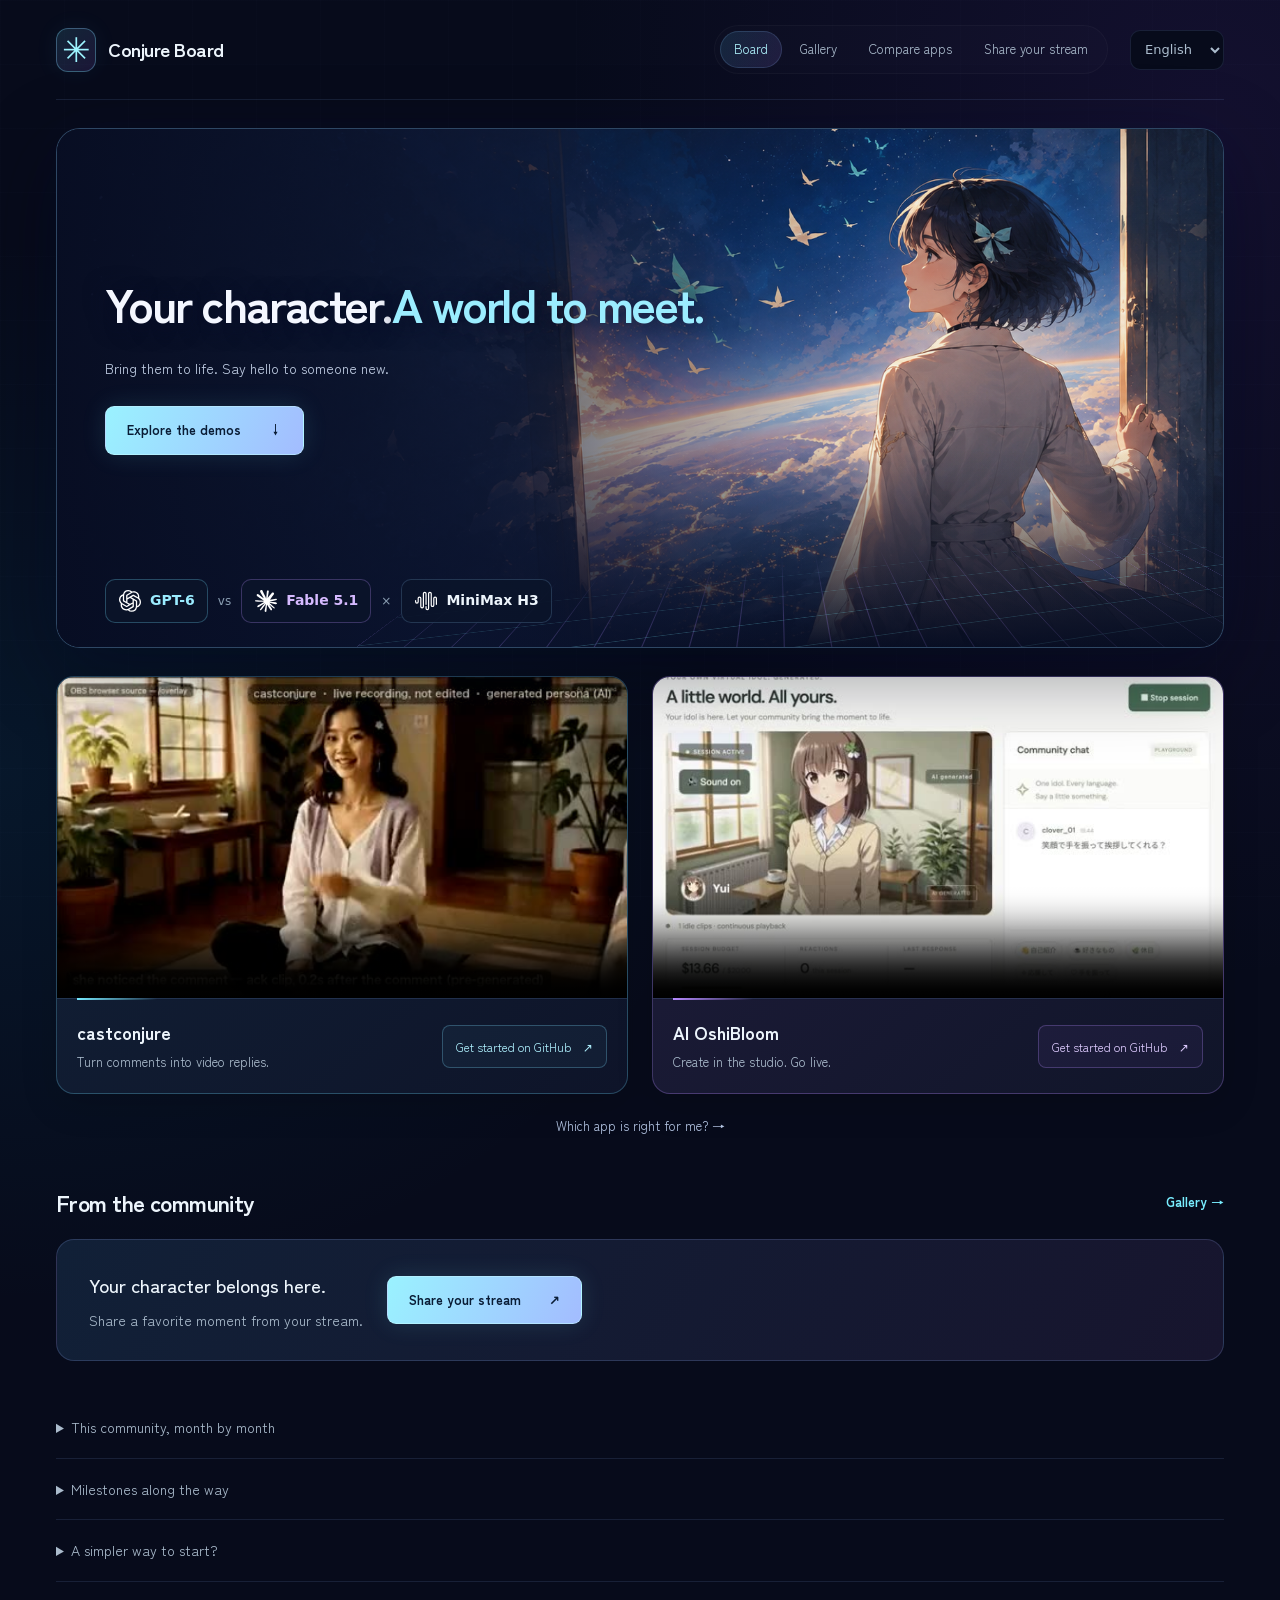
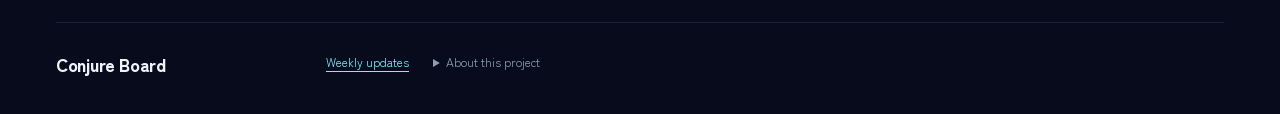
==== commit 152d25b0: "Publish 2026-09-07 from same-spec 0c8dcaf" ====
--- a/index.html
+++ b/index.html
@@ -1,22 +1,29 @@
 <!doctype html><html lang="en"><head><meta charset="utf-8"><meta name="viewport" content="width=device-width,initial-scale=1"><meta name="theme-color" content="#080d17">
 <title>Conjure Board</title>
-<link rel="stylesheet" href="https://fonts.googleapis.com/css2?family=Zen+Kaku+Gothic+New:wght@400;500;700&family=Syne:wght@600;800&family=JetBrains+Mono:wght@400;600&display=swap">
-<link rel="stylesheet" href="assets/style.css?v=34811d6737ae"></head><body class="page-board"><a class="skip-link" href="#main"><span data-l="en" class="on">Skip to content</span><span data-l="ja">本文へ移動</span><span data-l="ko">본문으로 이동</span><span data-l="zh-Hans">跳转到正文</span><span data-l="zh-Hant">跳至主要內容</span></a><div class="wrap">
-<header class="top"><a class="brand" href="./"><span class="brand-mark" aria-hidden="true">✳</span><span>Conjure Board<small>castconjure × AI OshiBloom</small></span></a>
-<nav class="main" aria-label="Main navigation"><a href="index.html" aria-current="page"><span data-l="en" class="on">Board</span><span data-l="ja">Board</span><span data-l="ko">Board</span><span data-l="zh-Hans">榜单</span><span data-l="zh-Hant">榜單</span></a><a href="gallery.html"><span data-l="en" class="on">Gallery</span><span data-l="ja">ギャラリー</span><span data-l="ko">갤러리</span><span data-l="zh-Hans">画廊</span><span data-l="zh-Hant">藝廊</span></a><a href="versus.html"><span data-l="en" class="on">Compare apps</span><span data-l="ja">アプリを比べる</span><span data-l="ko">앱 비교</span><span data-l="zh-Hans">比较应用</span><span data-l="zh-Hant">比較應用程式</span></a><a href="report.html"><span data-l="en" class="on">Share your stream</span><span data-l="ja">配信を紹介する</span><span data-l="ko">방송 소개하기</span><span data-l="zh-Hans">分享直播</span><span data-l="zh-Hant">分享直播</span></a><a href="weekly.html"><span data-l="en" class="on">Weekly updates</span><span data-l="ja">今週のようす</span><span data-l="ko">주간 소식</span><span data-l="zh-Hans">每周动态</span><span data-l="zh-Hant">每週動態</span></a></nav>
+<meta name="description" content="Bring them to life. Say hello to someone new.">
+<meta property="og:title" content="Your character. A world to meet. · Conjure Board">
+<meta property="og:description" content="Bring them to life. Say hello to someone new.">
+<meta property="og:type" content="website">
+<meta property="og:image" content="https://purankuton2001.github.io/conjure-board/assets/character-world.png">
+<meta property="og:image:alt" content="Original AI-generated concept illustration of a character stepping toward a new world">
+<meta name="twitter:card" content="summary_large_image">
+<link rel="stylesheet" href="https://fonts.googleapis.com/css2?family=Zen+Kaku+Gothic+New:wght@400;500;700&family=JetBrains+Mono:wght@400;600&display=swap">
+<link rel="stylesheet" href="assets/style.css?v=24b2fa99bf94"></head><body class="page-board"><a class="skip-link" href="#main"><span data-l="en" class="on">Skip to content</span><span data-l="ja">本文へ移動</span><span data-l="ko">본문으로 이동</span><span data-l="zh-Hans">跳转到正文</span><span data-l="zh-Hant">跳至主要內容</span></a><div class="wrap">
+<header class="top"><a class="brand" href="./"><span class="brand-mark" aria-hidden="true">✳</span><span>Conjure Board</span></a>
+<nav class="main" aria-label="Main navigation"><a href="index.html" aria-current="page"><span data-l="en" class="on">Board</span><span data-l="ja">Board</span><span data-l="ko">Board</span><span data-l="zh-Hans">榜单</span><span data-l="zh-Hant">榜單</span></a><a href="gallery.html"><span data-l="en" class="on">Gallery</span><span data-l="ja">ギャラリー</span><span data-l="ko">갤러리</span><span data-l="zh-Hans">画廊</span><span data-l="zh-Hant">藝廊</span></a><a href="versus.html"><span data-l="en" class="on">Compare apps</span><span data-l="ja">アプリを比べる</span><span data-l="ko">앱 비교</span><span data-l="zh-Hans">比较应用</span><span data-l="zh-Hant">比較應用程式</span></a><a href="report.html"><span data-l="en" class="on">Share your stream</span><span data-l="ja">配信を紹介する</span><span data-l="ko">방송 소개하기</span><span data-l="zh-Hans">分享直播</span><span data-l="zh-Hant">分享直播</span></a></nav>
 <div class="lang"><select data-language-select aria-label="Language"><option value="en" lang="en" selected>English</option><option value="ja" lang="ja">日本語</option><option value="ko" lang="ko">한국어</option><option value="zh-Hans" lang="zh-Hans">简体中文</option><option value="zh-Hant" lang="zh-Hant">繁體中文</option></select></div></header>
-<main id="main"><div class="page-label"><span class="status-dot" aria-hidden="true"></span> SAME SPEC / BOARD<span class="edition">2026-09-07</span></div>
-<section class="board-intro"><div><p class="eyebrow"><span data-l="en" class="on">Original characters. Shared moments.</span><span data-l="ja">あなたのキャラクターに、出会う場所。</span><span data-l="ko">나만의 캐릭터를 만나는 곳.</span><span data-l="zh-Hans">在这里，遇见原创角色。</span><span data-l="zh-Hant">在這裡，遇見原創角色。</span></p><h1>Conjure<br>Board<span class="title-dot">.</span></h1><p class="lede"><span data-l="en" class="on">Discover original AI characters and the streams that bring them to life. Share a moment from your own stream, too.</span><span data-l="ja">配信から生まれた、オリジナルの AI キャラクターたち。気になる配信を見つけたり、あなたのキャラクターの見どころを紹介したり。</span><span data-l="ko">방송에서 만나는 오리지널 AI 캐릭터들. 마음에 드는 방송을 찾고, 내 캐릭터의 멋진 순간도 소개해 보세요.</span><span data-l="zh-Hans">发现直播中的原创 AI 角色，找到喜欢的直播，也分享你自己角色的精彩瞬间。</span><span data-l="zh-Hant">發現直播中的原創 AI 角色，找到喜歡的直播，也分享你自己角色的精彩瞬間。</span></p><div class="hero-actions"><a class="btn" href="report.html"><span data-l="en" class="on">Share your stream</span><span data-l="ja">配信を紹介する</span><span data-l="ko">방송 소개하기</span><span data-l="zh-Hans">分享直播</span><span data-l="zh-Hant">分享直播</span> <span aria-hidden="true">↗</span></a><a class="text-link" href="versus.html"><span data-l="en" class="on">Find your app</span><span data-l="ja">自分に合うアプリを探す</span><span data-l="ko">나에게 맞는 앱 찾기</span><span data-l="zh-Hans">寻找适合你的应用</span><span data-l="zh-Hant">尋找適合你的應用程式</span> <span aria-hidden="true">→</span></a></div></div><aside class="experiment-card"><div class="experiment-top"><span>SAME SPEC</span><span>01 / 02</span></div><div class="orbital-art" aria-hidden="true"><div class="orbit orbit-one"></div><div class="orbit orbit-two"></div><div class="orbit orbit-three"></div><div class="orbital-core"><span>✳</span></div><span class="orbit-node node-one"></span><span class="orbit-node node-two"></span><span class="orbit-caption">TWO MODELS. ONE SPEC.</span></div><div class="app-pair"><span><i class="app-dot cast-dot" aria-hidden="true"></i>castconjure</span><span class="pair-cross" aria-hidden="true">×</span><span><i class="app-dot oshi-dot" aria-hidden="true"></i>AI OshiBloom</span></div><div class="experiment-bottom"><span data-l="en" class="on">Two open-source apps for streaming with your own AI character.</span><span data-l="ja">自分の AI キャラクターと配信を始める、2つのオープンソースアプリ。</span><span data-l="ko">내 AI 캐릭터로 방송을 시작하는 두 가지 오픈 소스 앱.</span><span data-l="zh-Hans">两款开源应用，陪你用自己的 AI 角色开始直播。</span><span data-l="zh-Hant">兩款開源應用程式，陪你用自己的 AI 角色開始直播。</span><a href="versus.html" aria-label="Find your app">↗</a></div></aside></section>
-<div class="section-heading demo-heading"><h2><span data-l="en" class="on">One spec. Two worlds.</span><span data-l="ja">ひとつの仕様、ふたつの世界。</span><span data-l="ko">하나의 사양, 두 개의 세계.</span><span data-l="zh-Hans">同一规格，两个世界。</span><span data-l="zh-Hant">同一規格，兩個世界。</span></h2><span class="section-note"><span data-l="en" class="on">Explore the two experiences</span><span data-l="ja">ふたつの体験をプレビュー</span><span data-l="ko">두 가지 경험 미리보기</span><span data-l="zh-Hans">预览两种体验</span><span data-l="zh-Hant">預覽兩種體驗</span></span></div><div class="heroes"><figure class="hero" style="--card-accent:#6247e6"><video class="hv" src="assets/castconjure-hero.mp4" poster="assets/castconjure-hero.jpg" muted autoplay loop playsinline controls preload="metadata" aria-label="A viewer types dance!! — she notices the comment within 0.2 s, then dances about 6 s later, in her own voice"></video><figcaption><b><a href="https://github.com/purankuton2001/castconjure">castconjure</a> <span class="pill castconjure">clips</span></b>&quot;dance!!&quot; → noticed in 0.2 s → dancing 6 s later. Generated, not lip-synced.</figcaption></figure><figure class="hero" style="--card-accent:#d4467a"><video class="hv" src="assets/oshibloom-hero.mp4" poster="assets/oshibloom-hero.jpg" muted autoplay loop playsinline controls preload="metadata" aria-label="A viewer asks the character to wave; the studio generates a spoken, animated response, wait included"></video><figcaption><b><a href="https://github.com/purankuton2001/ai-oshibloom">AI OshiBloom</a> <span class="pill ai-oshibloom">studio + live</span></b>One comment in the studio → spoken, animated reply, wait included. Sound on.</figcaption></figure></div>
-<div class="stats"><div><span><span data-l="en" class="on">Streamer</span><span data-l="ja">配信者</span><span data-l="ko">스트리머</span><span data-l="zh-Hans">主播</span><span data-l="zh-Hant">實況主</span></span><strong>0</strong></div><div><span><span data-l="en" class="on">Reactions from abroad</span><span data-l="ja">海外からの反応</span><span data-l="ko">해외 반응 비율</span><span data-l="zh-Hans">海外反应占比</span><span data-l="zh-Hant">海外反應占比</span></span><strong>–</strong></div><div><span><span data-l="en" class="on">Streams</span><span data-l="ja">配信</span><span data-l="ko">방송</span><span data-l="zh-Hans">直播场次</span><span data-l="zh-Hant">直播場次</span></span><strong>0</strong></div><div><span><span data-l="en" class="on">Reactions</span><span data-l="ja">反応数</span><span data-l="ko">반응 수</span><span data-l="zh-Hans">反应数</span><span data-l="zh-Hant">反應數</span></span><strong>0</strong></div><div><span><span data-l="en" class="on">Views</span><span data-l="ja">再生数</span><span data-l="ko">조회수</span><span data-l="zh-Hans">观看次数</span><span data-l="zh-Hant">觀看次數</span></span><strong>0</strong></div></div>
-<div class="section-heading"><h2><span data-l="en" class="on">Board</span><span data-l="ja">Board</span><span data-l="ko">Board</span><span data-l="zh-Hans">榜单</span><span data-l="zh-Hant">榜單</span></h2><span class="section-note"><span data-l="en" class="on">Streams from the community</span><span data-l="ja">みんなの配信</span><span data-l="ko">함께 나누는 방송</span><span data-l="zh-Hans">大家的直播</span><span data-l="zh-Hant">大家的直播</span></span></div>
-<div class="empty"><div><span class="empty-symbol" aria-hidden="true">✳</span><strong><span data-l="en" class="on">Introduce your character.</span><span data-l="ja">あなたのキャラクターを紹介しませんか。</span><span data-l="ko">내 캐릭터를 소개해 보세요.</span><span data-l="zh-Hans">来介绍你的角色吧。</span><span data-l="zh-Hant">來介紹你的角色吧。</span></strong><p><span data-l="en" class="on">We’re welcoming our first streams. Send a clip and a little about your character to join the Board.</span><span data-l="ja">ただいま最初の配信を募集中です。キャラクターの紹介と、お気に入りのワンシーンをお寄せください。</span><span data-l="ko">첫 방송을 기다리고 있어요. 캐릭터 소개와 좋아하는 장면을 보내주세요.</span><span data-l="zh-Hans">正在征集第一批直播。欢迎分享角色介绍和你喜欢的片段。</span><span data-l="zh-Hant">正在徵集第一批直播。歡迎分享角色介紹和你喜歡的片段。</span></p></div><a class="text-link" href="report.html"><span data-l="en" class="on">Share your stream</span><span data-l="ja">配信を紹介する</span><span data-l="ko">방송 소개하기</span><span data-l="zh-Hans">分享直播</span><span data-l="zh-Hant">分享直播</span> →</a></div>
+<main id="main">
+<section class="board-intro"><img class="world-art" src="assets/character-world-art.png" alt="" width="1672" height="941" fetchpriority="high"><div class="world-grid" aria-hidden="true"></div><div class="intro-copy"><h1><span data-l="en" class="on"><span class="title-phrase">Your character. </span><span class="title-phrase">A world to meet.</span></span><span data-l="ja"><span class="title-phrase">あなたのキャラクターを、</span><span class="title-phrase">世界へ。</span></span><span data-l="ko"><span class="title-phrase">당신의 캐릭터를, </span><span class="title-phrase">세상으로.</span></span><span data-l="zh-Hans"><span class="title-phrase">让你的角色，</span><span class="title-phrase">走向世界。</span></span><span data-l="zh-Hant"><span class="title-phrase">讓你的角色，</span><span class="title-phrase">走向世界。</span></span></h1><p class="lede"><span data-l="en" class="on">Bring them to life. Say hello to someone new.</span><span data-l="ja">声を届ける。誰かと出会う。好きなアプリで、最初の一歩を。</span><span data-l="ko">목소리를 전하고, 새로운 사람을 만나세요. 좋아하는 앱에서 첫걸음을.</span><span data-l="zh-Hans">发出声音，遇见新朋友。从喜欢的应用迈出第一步。</span><span data-l="zh-Hant">發出聲音，遇見新朋友。從喜歡的應用程式邁出第一步。</span></p><a class="btn" href="#experiences"><span data-l="en" class="on">Explore the demos</span><span data-l="ja">デモを見てみる</span><span data-l="ko">데모 둘러보기</span><span data-l="zh-Hans">探索演示</span><span data-l="zh-Hant">探索示範</span> <span aria-hidden="true">↓</span></a></div><div class="intro-tech"><div class="tech-stack" aria-label="GPT-6 vs Fable 5.1 × MiniMax H3"><span><img src="assets/openai.svg" width="24" height="24" alt="OpenAI">GPT-6</span><i aria-hidden="true">vs</i><span><img src="assets/claude.svg" width="24" height="24" alt="Claude">Fable 5.1</span><i aria-hidden="true">×</i><span><img src="assets/minimax.svg" width="24" height="24" alt="MiniMax">MiniMax H3</span></div></div></section>
+<div class="heroes" id="experiences"><figure class="hero" style="--card-accent:#6247e6"><video class="hv" src="assets/castconjure-hero.mp4" poster="assets/castconjure-hero.jpg" playsinline controls preload="metadata" aria-label="A viewer types dance!! — she notices the comment within 0.2 s, then dances about 6 s later, in her own voice"></video><figcaption><div><b>castconjure</b><p><span data-l="en" class="on">Turn comments into video replies.</span><span data-l="ja">コメントに、動画でこたえる。</span><span data-l="ko">댓글에 영상으로 답해요.</span><span data-l="zh-Hans">用视频回应评论。</span><span data-l="zh-Hant">用影片回應留言。</span></p></div><a class="app-action" href="https://github.com/purankuton2001/castconjure"><span data-l="en" class="on">Get started on GitHub</span><span data-l="ja">GitHubではじめる</span><span data-l="ko">GitHub에서 시작</span><span data-l="zh-Hans">在 GitHub 开始</span><span data-l="zh-Hant">在 GitHub 開始</span> <span aria-hidden="true">↗</span></a></figcaption></figure><figure class="hero" style="--card-accent:#d4467a"><video class="hv" src="assets/oshibloom-hero.mp4" poster="assets/oshibloom-hero.jpg" playsinline controls preload="metadata" aria-label="A viewer asks the character to wave; the studio generates a spoken, animated response, wait included"></video><figcaption><div><b>AI OshiBloom</b><p><span data-l="en" class="on">Create in the studio. Go live.</span><span data-l="ja">スタジオでつくって、そのまま配信。</span><span data-l="ko">스튜디오에서 만들고 바로 방송해요.</span><span data-l="zh-Hans">在工作室创作，然后开播。</span><span data-l="zh-Hant">在工作室創作，然後開播。</span></p></div><a class="app-action" href="https://github.com/purankuton2001/ai-oshibloom"><span data-l="en" class="on">Get started on GitHub</span><span data-l="ja">GitHubではじめる</span><span data-l="ko">GitHub에서 시작</span><span data-l="zh-Hans">在 GitHub 开始</span><span data-l="zh-Hant">在 GitHub 開始</span> <span aria-hidden="true">↗</span></a></figcaption></figure></div><div class="compare-link"><a class="text-link" href="versus.html"><span data-l="en" class="on">Which app is right for me?</span><span data-l="ja">どっちのアプリが自分向き？</span><span data-l="ko">어떤 앱이 나에게 맞을까요?</span><span data-l="zh-Hans">哪个应用适合我？</span><span data-l="zh-Hant">哪個應用程式適合我？</span> <span aria-hidden="true">→</span></a></div>
 
-<h2><span data-l="en" class="on">This community, month by month</span><span data-l="ja">配信の歩み</span><span data-l="ko">월별 방송 기록</span><span data-l="zh-Hans">每月直播记录</span><span data-l="zh-Hant">每月直播紀錄</span></h2>
+<div class="section-heading"><h2><span data-l="en" class="on">From the community</span><span data-l="ja">みんなのキャラクター</span><span data-l="ko">커뮤니티 캐릭터</span><span data-l="zh-Hans">社区的角色们</span><span data-l="zh-Hant">社群的角色們</span></h2><a class="text-link" href="gallery.html"><span data-l="en" class="on">Gallery</span><span data-l="ja">ギャラリー</span><span data-l="ko">갤러리</span><span data-l="zh-Hans">画廊</span><span data-l="zh-Hant">藝廊</span> →</a></div>
+<div class="empty"><div><strong><span data-l="en" class="on">Your character belongs here.</span><span data-l="ja">あなたのキャラクターも、ここに。</span><span data-l="ko">당신의 캐릭터도 함께해요.</span><span data-l="zh-Hans">让你的角色也加入。</span><span data-l="zh-Hant">讓你的角色也加入。</span></strong><p><span data-l="en" class="on">Share a favorite moment from your stream.</span><span data-l="ja">お気に入りの配信シーンを紹介しよう。</span><span data-l="ko">좋아하는 방송 장면을 공유해 보세요.</span><span data-l="zh-Hans">分享一个喜欢的直播瞬间。</span><span data-l="zh-Hant">分享一個喜歡的直播瞬間。</span></p></div><a class="btn" href="report.html"><span data-l="en" class="on">Share your stream</span><span data-l="ja">配信を紹介する</span><span data-l="ko">방송 소개하기</span><span data-l="zh-Hans">分享直播</span><span data-l="zh-Hant">分享直播</span> <span aria-hidden="true">↗</span></a></div>
+
+<div class="board-extras"><details class="board-detail"><summary><span data-l="en" class="on">This community, month by month</span><span data-l="ja">配信の歩み</span><span data-l="ko">월별 방송 기록</span><span data-l="zh-Hans">每月直播记录</span><span data-l="zh-Hant">每月直播紀錄</span></summary>
 <p class="quiet-state"><span data-l="en" class="on">As streams are shared, their monthly activity will appear here.</span><span data-l="ja">配信が集まると、月ごとの活動をここで振り返れます。</span><span data-l="ko">방송이 모이면 이곳에서 월별 활동을 볼 수 있어요.</span><span data-l="zh-Hans">直播陆续加入后，就能在这里回顾每月的活动。</span><span data-l="zh-Hant">直播陸續加入後，就能在這裡回顧每月的活動。</span></p>
 
-<h2><span data-l="en" class="on">Milestones along the way</span><span data-l="ja">配信を重ねる楽しみ</span><span data-l="ko">방송과 함께 쌓이는 이정표</span><span data-l="zh-Hans">直播路上的里程碑</span><span data-l="zh-Hant">直播路上的里程碑</span></h2><div class="tiers"><div class="tier"><span class="tier-number">01</span><div class="name">First Conjure</div><div><b><span data-l="en" class="on">Milestone</span><span data-l="ja">達成の目安</span><span data-l="ko">달성 기준</span><span data-l="zh-Hans">达成条件</span><span data-l="zh-Hant">達成條件</span></b> <span data-l="en" class="on">Your first reviewed stream</span><span data-l="ja">最初の配信が掲載されたら</span><span data-l="ko">첫 방송이 검토 후 게시되면</span><span data-l="zh-Hans">首场直播审核通过后</span><span data-l="zh-Hant">首場直播審核通過後</span><br><b><span data-l="en" class="on">Your feature</span><span data-l="ja">紹介される場所</span><span data-l="ko">소개되는 곳</span><span data-l="zh-Hans">展示方式</span><span data-l="zh-Hant">展示方式</span></b> <span data-l="en" class="on">Your character and clip join the Board, with an introduction on the official X account.</span><span data-l="ja">キャラクターとクリップを Board に掲載し、公式 X でも紹介します。</span><span data-l="ko">캐릭터와 클립을 Board에 게시하고 공식 X에서도 소개합니다.</span><span data-l="zh-Hans">角色与片段将登上榜单，并由官方 X 账号介绍。</span><span data-l="zh-Hant">角色與片段將登上榜單，並由官方 X 帳號介紹。</span></div></div><div class="tier"><span class="tier-number">02</span><div class="name">Fan Chant</div><div><b><span data-l="en" class="on">Milestone</span><span data-l="ja">達成の目安</span><span data-l="ko">달성 기준</span><span data-l="zh-Hans">达成条件</span><span data-l="zh-Hant">達成條件</span></b> <span data-l="en" class="on">100 reactions in total, or 1,000 views on one stream</span><span data-l="ja">反応数が累計100回、または1回の配信で1,000再生</span><span data-l="ko">누적 반응 100회 또는 한 방송 조회수 1,000회</span><span data-l="zh-Hans">累计 100 次反应，或单场直播 1,000 次观看</span><span data-l="zh-Hant">累計 100 次反應，或單場直播 1,000 次觀看</span><br><b><span data-l="en" class="on">Your feature</span><span data-l="ja">紹介される場所</span><span data-l="ko">소개되는 곳</span><span data-l="zh-Hans">展示方式</span><span data-l="zh-Hant">展示方式</span></b> <span data-l="en" class="on">A pinned Board entry and a Gallery feature in your character’s color.</span><span data-l="ja">Board の上部に掲載。キャラクターのテーマカラーを添えて、ギャラリーでも紹介します。</span><span data-l="ko">Board 상단에 고정하고 캐릭터의 테마 색상으로 갤러리에 소개합니다.</span><span data-l="zh-Hans">榜单置顶，并以角色主题色在画廊展示。</span><span data-l="zh-Hant">榜單置頂，並以角色主題色在藝廊展示。</span></div></div><div class="tier"><span class="tier-number">03</span><div class="name">Comeback</div><div><b><span data-l="en" class="on">Milestone</span><span data-l="ja">達成の目安</span><span data-l="ko">달성 기준</span><span data-l="zh-Hans">达成条件</span><span data-l="zh-Hant">達成條件</span></b> <span data-l="en" class="on">Three reviewed streams</span><span data-l="ja">3回の配信が掲載されたら</span><span data-l="ko">방송 3회가 검토 후 게시되면</span><span data-l="zh-Hans">三场直播审核通过后</span><span data-l="zh-Hant">三場直播審核通過後</span><br><b><span data-l="en" class="on">Your feature</span><span data-l="ja">紹介される場所</span><span data-l="ko">소개되는 곳</span><span data-l="zh-Hans">展示方式</span><span data-l="zh-Hant">展示方式</span></b> <span data-l="en" class="on">If you’d like, share your character as an app template and feature it in the project README.</span><span data-l="ja">ご希望に応じて、キャラクターをアプリのテンプレートとして公開。プロジェクトの紹介ページにも登場します。</span><span data-l="ko">원하시면 캐릭터를 앱 템플릿으로 공개하고 프로젝트 소개 페이지에도 소개합니다.</span><span data-l="zh-Hans">如你愿意，可将角色公开为应用模板，并在项目介绍页展示。</span><span data-l="zh-Hant">如你願意，可將角色公開為應用程式範本，並在專案介紹頁展示。</span></div></div><div class="tier"><span class="tier-number">04</span><div class="name">Encore</div><div><b><span data-l="en" class="on">Milestone</span><span data-l="ja">達成の目安</span><span data-l="ko">달성 기준</span><span data-l="zh-Hans">达成条件</span><span data-l="zh-Hant">達成條件</span></b> <span data-l="en" class="on">The character with the most reactions that month, across both apps</span><span data-l="ja">2つのアプリを通して、その月に最も多くの反応を届けたキャラクター</span><span data-l="ko">두 앱을 통틀어 그달 반응 수가 가장 많은 캐릭터</span><span data-l="zh-Hans">两款应用中，当月反应数最多的角色</span><span data-l="zh-Hant">兩款應用程式中，當月反應數最多的角色</span><br><b><span data-l="en" class="on">Your feature</span><span data-l="ja">紹介される場所</span><span data-l="ko">소개되는 곳</span><span data-l="zh-Hans">展示方式</span><span data-l="zh-Hant">展示方式</span></b> <span data-l="en" class="on">A month-long feature on X, the first Gallery spot, a five-question interview, and priority for the next invitation stream.</span><span data-l="ja">公式 X で1か月の固定紹介、ギャラリーの先頭掲載、5つの質問によるインタビュー。次回の招待配信にも優先してお声がけします。</span><span data-l="ko">공식 X 한 달 고정 소개, 갤러리 첫 자리, 질문 5개의 인터뷰와 다음 초청 방송 우선 초대.</span><span data-l="zh-Hans">官方 X 置顶介绍一个月、画廊首位展示、五问专访，以及下次邀请直播的优先邀请。</span><span data-l="zh-Hant">官方 X 置頂介紹一個月、藝廊首位展示、五問專訪，以及下次邀請直播的優先邀請。</span></div></div></div>
+</details><details class="board-detail"><summary><span data-l="en" class="on">Milestones along the way</span><span data-l="ja">配信を重ねる楽しみ</span><span data-l="ko">방송과 함께 쌓이는 이정표</span><span data-l="zh-Hans">直播路上的里程碑</span><span data-l="zh-Hant">直播路上的里程碑</span></summary><div class="tiers"><div class="tier"><span class="tier-number">01</span><div class="name">First Conjure</div><div><b><span data-l="en" class="on">Milestone</span><span data-l="ja">達成の目安</span><span data-l="ko">달성 기준</span><span data-l="zh-Hans">达成条件</span><span data-l="zh-Hant">達成條件</span></b> <span data-l="en" class="on">Your first reviewed stream</span><span data-l="ja">最初の配信が掲載されたら</span><span data-l="ko">첫 방송이 검토 후 게시되면</span><span data-l="zh-Hans">首场直播审核通过后</span><span data-l="zh-Hant">首場直播審核通過後</span><br><b><span data-l="en" class="on">Your feature</span><span data-l="ja">紹介される場所</span><span data-l="ko">소개되는 곳</span><span data-l="zh-Hans">展示方式</span><span data-l="zh-Hant">展示方式</span></b> <span data-l="en" class="on">Your character and clip join the Board, with an introduction on the official X account.</span><span data-l="ja">キャラクターとクリップを Board に掲載し、公式 X でも紹介します。</span><span data-l="ko">캐릭터와 클립을 Board에 게시하고 공식 X에서도 소개합니다.</span><span data-l="zh-Hans">角色与片段将登上榜单，并由官方 X 账号介绍。</span><span data-l="zh-Hant">角色與片段將登上榜單，並由官方 X 帳號介紹。</span></div></div><div class="tier"><span class="tier-number">02</span><div class="name">Fan Chant</div><div><b><span data-l="en" class="on">Milestone</span><span data-l="ja">達成の目安</span><span data-l="ko">달성 기준</span><span data-l="zh-Hans">达成条件</span><span data-l="zh-Hant">達成條件</span></b> <span data-l="en" class="on">100 reactions in total, or 1,000 views on one stream</span><span data-l="ja">反応数が累計100回、または1回の配信で1,000再生</span><span data-l="ko">누적 반응 100회 또는 한 방송 조회수 1,000회</span><span data-l="zh-Hans">累计 100 次反应，或单场直播 1,000 次观看</span><span data-l="zh-Hant">累計 100 次反應，或單場直播 1,000 次觀看</span><br><b><span data-l="en" class="on">Your feature</span><span data-l="ja">紹介される場所</span><span data-l="ko">소개되는 곳</span><span data-l="zh-Hans">展示方式</span><span data-l="zh-Hant">展示方式</span></b> <span data-l="en" class="on">A pinned Board entry and a Gallery feature in your character’s color.</span><span data-l="ja">Board の上部に掲載。キャラクターのテーマカラーを添えて、ギャラリーでも紹介します。</span><span data-l="ko">Board 상단에 고정하고 캐릭터의 테마 색상으로 갤러리에 소개합니다.</span><span data-l="zh-Hans">榜单置顶，并以角色主题色在画廊展示。</span><span data-l="zh-Hant">榜單置頂，並以角色主題色在藝廊展示。</span></div></div><div class="tier"><span class="tier-number">03</span><div class="name">Comeback</div><div><b><span data-l="en" class="on">Milestone</span><span data-l="ja">達成の目安</span><span data-l="ko">달성 기준</span><span data-l="zh-Hans">达成条件</span><span data-l="zh-Hant">達成條件</span></b> <span data-l="en" class="on">Three reviewed streams</span><span data-l="ja">3回の配信が掲載されたら</span><span data-l="ko">방송 3회가 검토 후 게시되면</span><span data-l="zh-Hans">三场直播审核通过后</span><span data-l="zh-Hant">三場直播審核通過後</span><br><b><span data-l="en" class="on">Your feature</span><span data-l="ja">紹介される場所</span><span data-l="ko">소개되는 곳</span><span data-l="zh-Hans">展示方式</span><span data-l="zh-Hant">展示方式</span></b> <span data-l="en" class="on">If you’d like, share your character as an app template and feature it in the project README.</span><span data-l="ja">ご希望に応じて、キャラクターをアプリのテンプレートとして公開。プロジェクトの紹介ページにも登場します。</span><span data-l="ko">원하시면 캐릭터를 앱 템플릿으로 공개하고 프로젝트 소개 페이지에도 소개합니다.</span><span data-l="zh-Hans">如你愿意，可将角色公开为应用模板，并在项目介绍页展示。</span><span data-l="zh-Hant">如你願意，可將角色公開為應用程式範本，並在專案介紹頁展示。</span></div></div><div class="tier"><span class="tier-number">04</span><div class="name">Encore</div><div><b><span data-l="en" class="on">Milestone</span><span data-l="ja">達成の目安</span><span data-l="ko">달성 기준</span><span data-l="zh-Hans">达成条件</span><span data-l="zh-Hant">達成條件</span></b> <span data-l="en" class="on">The character with the most reactions that month, across both apps</span><span data-l="ja">2つのアプリを通して、その月に最も多くの反応を届けたキャラクター</span><span data-l="ko">두 앱을 통틀어 그달 반응 수가 가장 많은 캐릭터</span><span data-l="zh-Hans">两款应用中，当月反应数最多的角色</span><span data-l="zh-Hant">兩款應用程式中，當月反應數最多的角色</span><br><b><span data-l="en" class="on">Your feature</span><span data-l="ja">紹介される場所</span><span data-l="ko">소개되는 곳</span><span data-l="zh-Hans">展示方式</span><span data-l="zh-Hant">展示方式</span></b> <span data-l="en" class="on">A month-long feature on X, the first Gallery spot, a five-question interview, and priority for the next invitation stream.</span><span data-l="ja">公式 X で1か月の固定紹介、ギャラリーの先頭掲載、5つの質問によるインタビュー。次回の招待配信にも優先してお声がけします。</span><span data-l="ko">공식 X 한 달 고정 소개, 갤러리 첫 자리, 질문 5개의 인터뷰와 다음 초청 방송 우선 초대.</span><span data-l="zh-Hans">官方 X 置顶介绍一个月、画廊首位展示、五问专访，以及下次邀请直播的优先邀请。</span><span data-l="zh-Hant">官方 X 置頂介紹一個月、藝廊首位展示、五問專訪，以及下次邀請直播的優先邀請。</span></div></div></div>
 <p class="mut"><span data-l="en" class="on">Every shared stream is reviewed before it appears. See the submission guide for eligibility and milestone details.</span><span data-l="ja">お寄せいただいた配信は、内容を確認してから掲載します。参加条件や掲載については、配信紹介ページをご覧ください。</span><span data-l="ko">보내주신 방송은 확인 후 게시됩니다. 참여 조건과 게재 안내는 방송 소개 페이지에서 확인해 주세요.</span><span data-l="zh-Hans">提交的直播将在审核后展示。参与条件和展示说明请查看直播分享页面。</span><span data-l="zh-Hant">提交的直播將在審核後展示。參與條件和展示說明請查看直播分享頁面。</span> <a href="report.html"><span data-l="en" class="on">A few things before you share</span><span data-l="ja">参加にあたって</span><span data-l="ko">참여 안내</span><span data-l="zh-Hans">参与须知</span><span data-l="zh-Hant">參與須知</span> →</a></p>
-<h2 id="waitlist"><span data-l="en" class="on">Interested in a hosted version?</span><span data-l="ja">hosted 版に興味はありますか？</span><span data-l="ko">호스팅 버전에 관심이 있나요?</span><span data-l="zh-Hans">对托管版本感兴趣吗？</span><span data-l="zh-Hant">對託管版本感興趣嗎？</span></h2><div class="empty"><div><p><span data-l="en" class="on">The apps stay open source and free to self-host with your own fal key (BYOS). Nothing hosted is built yet. We are only counting interest in a version that needs no fal key: reactions billed per clip from prepaid credits, your character stored with us, and the Board updated straight from the stream. One click on GitHub is enough.</span><span data-l="ja">アプリはこれからもオープンソースのまま、自分の fal キーで無料で動かせます（BYOS）。hosted 版はまだ何も作っていません。fal のキーが要らない版（反応ごとの前払いクレジット、キャラクターの預かり、配信からそのまま Board 更新）への関心を数えているだけです。GitHub で 1 クリックするだけで十分です。</span><span data-l="ko">앱은 계속 오픈 소스로 남고, 자신의 fal 키로 무료로 실행할 수 있어요(BYOS). 호스팅 버전은 아직 아무것도 만들지 않았습니다. fal 키가 필요 없는 버전(반응별 선불 크레딧, 캐릭터 보관, 방송에서 바로 Board 갱신)에 대한 관심만 세고 있어요. GitHub에서 한 번 클릭하면 충분합니다.</span><span data-l="zh-Hans">应用会继续保持开源，你可以用自己的 fal 密钥免费运行（BYOS）。托管版本目前尚未开发，我们只是在统计关注度：无需 fal 密钥、按反应从预付额度计费、托管你的角色、直播后自动更新榜单。在 GitHub 上点一下即可。</span><span data-l="zh-Hant">應用程式會繼續保持開源，你可以用自己的 fal 金鑰免費執行（BYOS）。託管版本目前尚未開發，我們只是在統計關注度：無需 fal 金鑰、按反應從預付額度計費、託管你的角色、直播後自動更新榜單。在 GitHub 上點一下即可。</span></p></div><a class="text-link" href="https://github.com/purankuton2001/conjure-board/issues/new?template=hosted-waitlist.yml"><span data-l="en" class="on">Join the waitlist on GitHub</span><span data-l="ja">GitHub で待機リストに入る</span><span data-l="ko">GitHub에서 대기 목록 참여</span><span data-l="zh-Hans">在 GitHub 加入等候名单</span><span data-l="zh-Hant">在 GitHub 加入等候名單</span> ↗</a></div></main>
-<footer><a class="footer-brand" href="./">Conjure Board</a><div><span data-l="en" class="on">An independent community project for original AI characters. Not sponsored by the model or video providers.</span><span data-l="ja">オリジナルの AI キャラクターを紹介する、有志のプロジェクトです。モデル・映像生成サービス各社によるスポンサー企画ではありません。</span><span data-l="ko">오리지널 AI 캐릭터를 소개하는 독립 커뮤니티 프로젝트입니다. 모델·영상 서비스 업체의 후원을 받지 않습니다.</span><span data-l="zh-Hans">这是一个介绍原创 AI 角色的独立社区项目，未受模型或视频服务商赞助。</span><span data-l="zh-Hant">這是一個介紹原創 AI 角色的獨立社群專案，未受模型或影片服務商贊助。</span><p><span data-l="en" class="on">For a correction or removal, open a GitHub issue with the entry and your request. For removal, start the title with “takedown:”.</span><span data-l="ja">掲載内容の修正・取り下げは、対象のページとご希望を添えて GitHub からご連絡ください。取り下げの場合は件名を「takedown:」で始めてください。</span><span data-l="ko">수정이나 삭제는 해당 페이지와 요청 내용을 GitHub에 남겨주세요. 삭제 요청 제목은 “takedown:”으로 시작해 주세요.</span><span data-l="zh-Hans">如需修改或下架，请通过 GitHub 提供相关页面和请求内容。下架请求标题请以“takedown:”开头。</span><span data-l="zh-Hant">如需修改或下架，請透過 GitHub 提供相關頁面和請求內容。下架請求標題請以「takedown:」開頭。</span> <a href="https://github.com/purankuton2001/conjure-board/issues/new">GitHub ↗</a></p></div></footer>
-</div><script type="module" src="assets/language.js?v=34811d6737ae"></script></body></html>+</details><details class="board-detail" id="waitlist"><summary><span data-l="en" class="on">A simpler way to start?</span><span data-l="ja">もっと手軽にはじめたい？</span><span data-l="ko">더 쉽게 시작하고 싶나요?</span><span data-l="zh-Hans">想更轻松地开始？</span><span data-l="zh-Hant">想更輕鬆地開始？</span></summary><div class="empty"><div><p><span data-l="en" class="on">The apps stay open source and free to self-host with your own fal key (BYOS). Nothing hosted is built yet. We are only counting interest in a version that needs no fal key: reactions billed per clip from prepaid credits, your character stored with us, and the Board updated straight from the stream. One click on GitHub is enough.</span><span data-l="ja">アプリはこれからもオープンソースのまま、自分の fal キーで無料で動かせます（BYOS）。hosted 版はまだ何も作っていません。fal のキーが要らない版（反応ごとの前払いクレジット、キャラクターの預かり、配信からそのまま Board 更新）への関心を数えているだけです。GitHub で 1 クリックするだけで十分です。</span><span data-l="ko">앱은 계속 오픈 소스로 남고, 자신의 fal 키로 무료로 실행할 수 있어요(BYOS). 호스팅 버전은 아직 아무것도 만들지 않았습니다. fal 키가 필요 없는 버전(반응별 선불 크레딧, 캐릭터 보관, 방송에서 바로 Board 갱신)에 대한 관심만 세고 있어요. GitHub에서 한 번 클릭하면 충분합니다.</span><span data-l="zh-Hans">应用会继续保持开源，你可以用自己的 fal 密钥免费运行（BYOS）。托管版本目前尚未开发，我们只是在统计关注度：无需 fal 密钥、按反应从预付额度计费、托管你的角色、直播后自动更新榜单。在 GitHub 上点一下即可。</span><span data-l="zh-Hant">應用程式會繼續保持開源，你可以用自己的 fal 金鑰免費執行（BYOS）。託管版本目前尚未開發，我們只是在統計關注度：無需 fal 金鑰、按反應從預付額度計費、託管你的角色、直播後自動更新榜單。在 GitHub 上點一下即可。</span></p></div><a class="text-link" href="https://github.com/purankuton2001/conjure-board/issues/new?template=hosted-waitlist.yml"><span data-l="en" class="on">Join the waitlist on GitHub</span><span data-l="ja">GitHub で待機リストに入る</span><span data-l="ko">GitHub에서 대기 목록 참여</span><span data-l="zh-Hans">在 GitHub 加入等候名单</span><span data-l="zh-Hant">在 GitHub 加入等候名單</span> ↗</a></div></details></div></main>
+<footer><a class="footer-brand" href="./">Conjure Board</a><div><a href="weekly.html"><span data-l="en" class="on">Weekly updates</span><span data-l="ja">今週のようす</span><span data-l="ko">주간 소식</span><span data-l="zh-Hans">每周动态</span><span data-l="zh-Hant">每週動態</span></a><details class="footer-details"><summary><span data-l="en" class="on">About this project</span><span data-l="ja">このプロジェクトについて</span><span data-l="ko">프로젝트 소개</span><span data-l="zh-Hans">关于本项目</span><span data-l="zh-Hant">關於本專案</span></summary><p><span data-l="en" class="on">An independent community project for original AI characters. Not sponsored by the model or video providers.</span><span data-l="ja">オリジナルの AI キャラクターを紹介する、有志のプロジェクトです。モデル・映像生成サービス各社によるスポンサー企画ではありません。</span><span data-l="ko">오리지널 AI 캐릭터를 소개하는 독립 커뮤니티 프로젝트입니다. 모델·영상 서비스 업체의 후원을 받지 않습니다.</span><span data-l="zh-Hans">这是一个介绍原创 AI 角色的独立社区项目，未受模型或视频服务商赞助。</span><span data-l="zh-Hant">這是一個介紹原創 AI 角色的獨立社群專案，未受模型或影片服務商贊助。</span></p><p><span data-l="en" class="on">For a correction or removal, open a GitHub issue with the entry and your request. For removal, start the title with “takedown:”.</span><span data-l="ja">掲載内容の修正・取り下げは、対象のページとご希望を添えて GitHub からご連絡ください。取り下げの場合は件名を「takedown:」で始めてください。</span><span data-l="ko">수정이나 삭제는 해당 페이지와 요청 내용을 GitHub에 남겨주세요. 삭제 요청 제목은 “takedown:”으로 시작해 주세요.</span><span data-l="zh-Hans">如需修改或下架，请通过 GitHub 提供相关页面和请求内容。下架请求标题请以“takedown:”开头。</span><span data-l="zh-Hant">如需修改或下架，請透過 GitHub 提供相關頁面和請求內容。下架請求標題請以「takedown:」開頭。</span> <a href="https://github.com/purankuton2001/conjure-board/issues/new">GitHub ↗</a></p></details></div></footer>
+</div><script type="module" src="assets/language.js?v=24b2fa99bf94"></script></body></html>
--- a/assets/style.css
+++ b/assets/style.css
@@ -38,7 +38,7 @@
 .skip-link { position: absolute; top: -90px; left: 20px; padding: 12px 20px; background: var(--acc); color: var(--acc-ink); z-index: 10; }
 .skip-link:focus { top: 12px; }
 header.top { display: flex; align-items: center; gap: 22px; min-height: 100px; border-bottom: 1px solid var(--line); }
-.brand { display: flex; align-items: center; gap: 12px; font: 800 20px/1.3 Syne, system-ui, sans-serif; letter-spacing: -.04em; text-decoration: none; color: var(--ink); white-space: nowrap; }
+.brand { display: flex; align-items: center; gap: 12px; font: 800 20px/1.3 "Zen Kaku Gothic New", system-ui, sans-serif; letter-spacing: -.04em; text-decoration: none; color: var(--ink); white-space: nowrap; }
 .brand-mark { display: grid; place-items: center; width: 40px; height: 44px; border: 1px solid #79ede13d; border-radius: 12px; color: var(--acc); background: #79ede10b; font: 34px/1 system-ui; }
 .brand small { display: block; margin-top: 5px; font: 400 10px/1.4 "JetBrains Mono", monospace; color: var(--mut); letter-spacing: .01em; }
 .main { display: flex; gap: 4px; margin-left: auto; padding: 5px; background: #ffffff03; border: 1px solid #ffffff08; border-radius: 30px; }
@@ -50,41 +50,12 @@
 .page-label { display: flex; align-items: center; gap: 10px; margin: 28px 0 40px; font: 400 10px/1.5 "JetBrains Mono", monospace; letter-spacing: .13em; color: var(--mut); }
 .status-dot { width: 6px; height: 6px; background: var(--acc); border-radius: 50%; box-shadow: 0 0 12px #79ede180; }
 .edition { margin-left: auto; letter-spacing: .04em; }
-h1 { max-width: 950px; font: 800 clamp(36px, 5vw, 64px)/1.12 Syne, "Zen Kaku Gothic New", sans-serif; letter-spacing: -.055em; margin: 0 0 22px; text-wrap: balance; }
+h1 { max-width: 950px; font: 800 clamp(36px, 5vw, 64px)/1.12 "Zen Kaku Gothic New", sans-serif; letter-spacing: -.055em; margin: 0 0 22px; text-wrap: balance; }
 .lede { color: var(--ink-2); font-size: 16px; max-width: 65ch; margin: 0 0 28px; }
-.board-intro { display: grid; grid-template-columns: 1.1fr 1fr; gap: 64px; align-items: center; margin: 0 0 64px; min-height: 400px; }
-.board-intro > * { min-width: 0; }
-.eyebrow { display: inline-block; font-size: 12px; color: var(--acc); font-weight: 500; margin: 0 0 22px; letter-spacing: .04em; }
-.board-intro .eyebrow { padding: 5px 12px; border: 1px solid #79ede126; border-radius: 30px; background: #79ede108; }
-.board-intro h1 { font-size: clamp(60px, 7.3vw, 98px); line-height: .99; letter-spacing: -.065em; margin-bottom: 24px; background: linear-gradient(115deg, #fff 12%, #deedf6 54%, #7ea7b5); background-clip: text; -webkit-text-fill-color: transparent; }
-.title-dot { -webkit-text-fill-color: var(--acc); }
-.board-intro .lede { max-width: 47ch; font-size: 15px; line-height: 1.9; }
-.hero-actions { display: flex; align-items: center; gap: 26px; flex-wrap: wrap; }
 .btn { display: inline-flex; align-items: center; justify-content: space-between; gap: 28px; padding: 12px 21px; border: 1px solid #c1fff333; border-radius: 9px; background: var(--acc); color: var(--acc-ink); text-decoration: none; font-size: 13px; font-weight: 700; box-shadow: 0 0 25px #79ede110; transition: transform .2s, box-shadow .2s; }
 .btn:hover { color: var(--acc-ink); background: #aefff4; transform: translateY(-2px); box-shadow: 0 5px 30px #79ede124; }
 .text-link { font-size: 13px; font-weight: 700; text-decoration: none; }
-.experiment-card { position: relative; isolation: isolate; overflow: hidden; padding: 22px 26px; border: 1px solid #547a8059; border-radius: 20px; background: radial-gradient(ellipse at 50% 48%, #28647538, transparent 65%), linear-gradient(140deg, #16273390, #0c1324b0); box-shadow: inset 0 1px 0 #c5f9ff09, 0 30px 90px #00000020; }
-.experiment-card::before { content: ""; position: absolute; inset: 0; z-index: -1; background-image: radial-gradient(#abd6dd30 .7px, transparent .7px); background-size: 19px 19px; mask-image: radial-gradient(ellipse, black, transparent 75%); }
-.experiment-top { display: flex; justify-content: space-between; font: 10px/1.5 "JetBrains Mono", monospace; letter-spacing: .14em; color: var(--mut); }
-.experiment-top span:last-child { color: var(--acc); }
-.orbital-art { position: relative; height: 244px; display: grid; place-items: center; }
-.orbit { position: absolute; width: 84%; height: 130px; border: 1px solid #79ede145; border-radius: 50%; transform: rotate(-30deg); box-shadow: 0 0 18px #79ede107; }
-.orbit-two { transform: rotate(30deg); border-color: #b49dfc45; }
-.orbit-three { width: 166px; height: 166px; transform: none; border-style: dashed; border-color: #79ede121; }
-.orbital-core { position: relative; display: grid; place-items: center; width: 92px; height: 92px; border: 1px solid #b5fff475; border-radius: 24px; background: linear-gradient(145deg, #82f5e629, #467f9021); transform: rotate(-12deg); box-shadow: 0 0 60px #60e4d826, inset 0 0 20px #79ede111; }
-.orbital-core span { color: #b3fff1; font: 74px/1 system-ui; text-shadow: 0 0 24px #79ede16b; transform: rotate(12deg); }
-.orbit-node { position: absolute; width: 9px; height: 9px; background: var(--acc); border: 2px solid #d4fff8; border-radius: 50%; box-shadow: 0 0 18px #79ede1; }
-.node-one { left: 14%; top: 62%; }
-.node-two { right: 15%; top: 30%; background: #c9b8ff; border-color: #e6dfff; box-shadow: 0 0 18px #b299ff; }
-.orbit-caption { position: absolute; bottom: 0; color: #8fbdc6; font: 9px/1.5 "JetBrains Mono", monospace; letter-spacing: .22em; }
-.app-pair { display: flex; justify-content: center; align-items: center; gap: 15px; padding: 24px 0 20px; font: 600 15px/1.3 Syne, sans-serif; }
-.app-pair > span { display: flex; align-items: center; gap: 7px; }
-.app-dot { width: 5px; height: 5px; border-radius: 50%; background: var(--acc); }
-.oshi-dot { background: var(--pink); }
-.pair-cross { color: var(--mut); font-weight: 400; }
-.experiment-bottom { display: flex; align-items: center; gap: 18px; padding-top: 16px; border-top: 1px solid var(--line); font-size: 12px; color: var(--ink-2); }
-.experiment-bottom a { margin-left: auto; font-size: 22px; text-decoration: none; }
-h2 { font: 700 23px/1.4 Syne, "Zen Kaku Gothic New", sans-serif; letter-spacing: -.025em; margin: 42px 0 20px; padding-top: 24px; border-top: 1px solid var(--line); }
+h2 { font: 700 23px/1.4 "Zen Kaku Gothic New", sans-serif; letter-spacing: -.025em; margin: 42px 0 20px; padding-top: 24px; border-top: 1px solid var(--line); }
 h3 { font-size: 18px; margin: 25px 0 10px; }
 .section-heading { display: flex; justify-content: space-between; align-items: center; gap: 16px; margin-bottom: 20px; }
 .section-heading h2 { padding: 0; margin: 0; border: 0; }
@@ -96,7 +67,7 @@
 .hero .hv, .hero .yt { display: block; width: 100%; aspect-ratio: 16/9; background: #060a11; border: 0; object-fit: cover; }
 .hero figcaption { position: relative; padding: 17px 20px 20px; font-size: 12px; color: var(--ink-2); border-top: 1px solid var(--line); }
 .hero figcaption::before { content: ""; position: absolute; width: 35px; height: 2px; top: -1px; background: var(--card-accent, var(--acc)); }
-.hero figcaption b { display: flex; align-items: center; flex-wrap: wrap; gap: 7px; color: var(--ink); margin-bottom: 6px; font: 700 17px/1.6 Syne, sans-serif; }
+.hero figcaption b { display: flex; align-items: center; flex-wrap: wrap; gap: 7px; color: var(--ink); margin-bottom: 6px; font: 700 17px/1.6 "Zen Kaku Gothic New", sans-serif; }
 .hero figcaption a { color: var(--ink); text-decoration: none; }
 .stats { display: grid; grid-template-columns: repeat(5, minmax(0, 1fr)); border: 1px solid var(--line); background: linear-gradient(130deg, #142331a6, #101827a6); border-radius: 14px; padding: 24px 0; margin: 0 0 44px; }
 .stats > div { padding: 0 24px; border-right: 1px solid var(--line); }
@@ -127,13 +98,13 @@
 .tiers { display: grid; grid-template-columns: repeat(4, minmax(0, 1fr)); gap: 16px; }
 .tiers > .tier { display: flex; flex-direction: column; gap: 15px; padding: 24px; border: 1px solid var(--line); border-radius: 14px; background: linear-gradient(145deg, #14202eb3, #0f172380); font-size: 12px; }
 .tier-number { display: grid; place-items: center; width: 34px; height: 34px; border: 1px solid #79ede12b; border-radius: 10px; color: var(--acc); background: #79ede10a; font: 400 11px/1 "JetBrains Mono", monospace; }
-.tier .name { font: 700 18px/1.4 Syne, sans-serif; }
+.tier .name { font: 700 18px/1.4 "Zen Kaku Gothic New", sans-serif; }
 .tier > div:last-child { color: var(--ink-2); }
 .tier b { font-size: 11px; color: var(--ink); margin-right: 6px; }
 .grid { display: grid; grid-template-columns: repeat(auto-fit, minmax(min(100%, 300px), 1fr)); gap: 22px; }
 .grid > * { min-width: 0; }
 .card { background: var(--panel); border: 1px solid var(--line); border-top: 2px solid var(--card-accent, var(--acc)); border-radius: 14px; padding: 25px; font-size: 16px; overflow-wrap: anywhere; }
-.card > b { display: block; font: 800 25px/1.5 Syne, sans-serif; margin-bottom: 14px; }
+.card > b { display: block; font: 800 25px/1.5 "Zen Kaku Gothic New", sans-serif; margin-bottom: 14px; }
 .card .yt { aspect-ratio: 16/9; width: 100%; border: 0; border-radius: 8px; margin: 18px 0; }
 .callout { border-left: 2px solid var(--acc); background: var(--acc-soft); padding: 18px 22px; border-radius: 0 10px 10px 0; margin: 24px 0; font-size: 14px; }
 .callout.warn { border-color: var(--warn); background: #e8c28710; }
@@ -146,7 +117,7 @@
 dl.kv dd { margin: 0; }
 dl.kv dt:nth-last-child(2), dl.kv dd:last-child { border: 0; }
 footer { display: grid; grid-template-columns: 220px 1fr; gap: 50px; color: var(--mut); font-size: 12px; border-top: 1px solid var(--line); padding-top: 28px; margin-top: 64px; }
-.footer-brand { font: 800 18px/1.5 Syne, sans-serif; text-decoration: none; color: var(--ink); }
+.footer-brand { font: 800 18px/1.5 "Zen Kaku Gothic New", sans-serif; text-decoration: none; color: var(--ink); }
 [data-l] { display: none; }
 [data-l].on { display: inline; }
 .page-versus main, .page-report main, .page-weekly main { max-width: 960px; margin-inline: auto; }
@@ -160,13 +131,13 @@
 .copy-details .tbl { margin-top: 8px; }
 .model-credit { border-bottom: 1px solid var(--line); padding-bottom: 18px; margin-bottom: 19px; }
 .model-credit > span { display: block; font-size: 13px; color: var(--ink-2); }
-.model-credit strong { display: block; font: 800 clamp(24px, 3vw, 32px)/1.3 Syne, system-ui, sans-serif; letter-spacing: -.035em; margin-top: 7px; }
+.model-credit strong { display: block; font: 800 clamp(24px, 3vw, 32px)/1.3 "Zen Kaku Gothic New", system-ui, sans-serif; letter-spacing: -.035em; margin-top: 7px; }
 .page-versus .card > b { font-size: 19px; margin-bottom: 10px; }
 .page-versus h1.model-matchup { display: grid; grid-template-columns: minmax(0, 1fr) 48px minmax(0, 1fr); align-items: center; gap: 20px; max-width: 100%; padding: 28px 0; margin: 0 0 24px; border-block: 1px solid var(--line); text-wrap: initial; }
 .model-matchup .model-side { display: flex; flex-direction: column; gap: 14px; min-width: 0; }
 .model-matchup .model-brand { display: flex; align-items: center; gap: 10px; font: 600 18px/1.4 system-ui, sans-serif; letter-spacing: 0; }
 .model-brand img { display: block; width: 32px; height: 32px; object-fit: contain; flex-shrink: 0; background: #edf5fc; border-radius: 50%; padding: 3px; }
-.model-matchup .model-name { font: 800 clamp(30px, 4.8vw, 56px)/1.15 Syne, system-ui, sans-serif; letter-spacing: -.045em; white-space: nowrap; }
+.model-matchup .model-name { font: 800 clamp(30px, 4.8vw, 56px)/1.15 "Zen Kaku Gothic New", system-ui, sans-serif; letter-spacing: -.045em; white-space: nowrap; }
 .model-matchup .versus-separator { display: grid; place-items: center; width: 44px; height: 44px; border: 1px solid var(--line); border-radius: 50%; font: 500 14px/1 system-ui, sans-serif; color: var(--mut); background: var(--panel); }
 @media (max-width: 1100px) {
   header.top { flex-wrap: wrap; gap: 16px; padding: 20px 0; }
@@ -241,3 +212,134 @@
   html { scroll-behavior: auto; }
   *, *::before, *::after { transition: none !important; animation: none !important; }
 }
+
+/* A compact introduction, then the actual experiences. */
+main { padding-top: 48px; }
+.brand { font-weight: 700; letter-spacing: -.025em; font-size: 19px; }
+h1, h2, .card > b, .tier .name, .footer-brand { letter-spacing: -.025em; }
+.board-intro { display: block; min-height: 0; margin: 0 0 32px; text-align: center; }
+.board-intro .eyebrow { display: block; margin: 0 0 12px; padding: 0; background: none; border: 0; color: var(--acc); font-size: 12px; }
+.board-intro h1 { text-wrap: initial; max-width: none; margin: 0 0 16px; font-size: clamp(30px, 4vw, 48px); line-height: 1.4; font-weight: 700; letter-spacing: -.04em; background: none; -webkit-text-fill-color: initial; }
+.board-intro .lede { max-width: none; margin: 0; font-size: 14px; color: var(--ink-2); }
+.heroes { gap: 24px; margin-bottom: 16px; }
+.hero { background: #111c28; }
+.hero:hover { transform: none; }
+.hero figcaption { display: flex; align-items: center; justify-content: space-between; gap: 16px; padding: 20px; }
+.hero figcaption b { margin: 0; font: 700 18px/1.5 "Zen Kaku Gothic New", system-ui, sans-serif; }
+.hero figcaption p { margin: 5px 0 0; font-size: 13px; }
+.app-action { flex-shrink: 0; display: inline-flex; gap: 12px; align-items: center; padding: 10px 13px; border: 1px solid #79ede133; border-radius: 8px; color: var(--acc) !important; font-size: 12px; background: #79ede109; }
+.app-action:hover { background: #79ede11b; }
+.compare-link { text-align: center; margin-bottom: 48px; }
+.compare-link .text-link { color: var(--ink-2); font-weight: 400; }
+.page-board .empty { padding: 28px 32px; }
+.page-board .empty strong { font-weight: 500; font-size: 19px; }
+.page-board .empty p { margin-top: 7px; }
+.board-extras { margin-top: 36px; }
+.board-detail { border-bottom: 1px solid var(--line); }
+.board-detail > summary { cursor: pointer; padding: 18px 0; color: var(--ink-2); font-size: 14px; }
+.board-detail[open] > summary { color: var(--ink); margin-bottom: 12px; }
+.board-detail .tiers { margin-bottom: 20px; }
+.board-detail .empty { margin-bottom: 24px; }
+footer { margin-top: 40px; }
+.footer-details { display: inline-block; margin-left: 24px; vertical-align: top; }
+.footer-details summary { cursor: pointer; }
+.footer-details[open] { display: block; margin: 16px 0 0; }
+@media (max-width: 1100px) {
+ header.top { min-height: 80px; }
+ .hero figcaption { align-items: flex-start; flex-direction: column; }
+}
+@media (max-width: 700px) {
+ main { padding-top: 32px; }
+ .board-intro { margin-bottom: 24px; text-align: left; }
+ .board-intro h1 { font-size: clamp(24px, 6.6vw, 40px); }
+ .board-intro .lede { font-size: 13px; line-height: 1.8; }
+ .brand { font-size: 17px; }
+ .main { justify-content: space-between; }
+ .main a { font-size: 12px; padding: 8px; }
+ .hero figcaption { gap: 14px; padding: 18px; }
+ .app-action { justify-content: space-between; width: 100%; }
+ .compare-link { margin-bottom: 32px; }
+ .page-board .empty { padding: 24px; }
+ .page-board .empty > div { flex-basis: 100%; }
+ .page-board .empty .btn { margin-top: 4px; }
+ .page-board .section-heading h2 { font-size: 19px; }
+ .page-board .section-heading .text-link { font-size: 12px; }
+ .footer-details { display: block; margin: 12px 0 0; }
+}
+
+.board-intro h1 .title-phrase { display: inline-block; white-space: nowrap; }
+
+.tech-stack { display: flex; flex-wrap: wrap; align-items: center; justify-content: center; gap: 10px; margin-bottom: 22px; }
+.tech-stack > span { display: inline-flex; align-items: center; gap: 8px; padding: 7px 12px; border: 1px solid #79ede128; border-radius: 9px; background: #101e2c; font: 600 14px/1.4 system-ui, sans-serif; color: #edf5fc; }
+.tech-stack img { width: 24px; height: 24px; object-fit: contain; background: #edf5fc; border-radius: 6px; padding: 3px; }
+.tech-stack > i { font: 400 12px/1 system-ui, sans-serif; color: var(--mut); }
+.page-versus .tech-stack { justify-content: flex-start; }
+@media(max-width:700px) {
+ .tech-stack { justify-content: flex-start; gap: 6px; }
+ .tech-stack > span { padding: 6px 8px; font-size: 12px; gap: 6px; }
+ .tech-stack img { width: 20px; height: 20px; }
+}
+
+/* The cover's character world, carried into the interactive site. */
+:root { --bg: #070b1b; --panel: #10172c; --panel-2: #17223b; --acc: #79eeff; --acc-ink: #071b2b; --acc-soft: #122a3e; --line: #819bdd26; --pink: #bd9cff; }
+body { background: radial-gradient(ellipse at 95% 8%, #6a34bc20, transparent 38%), radial-gradient(ellipse at 0 45%, #087aa81c, transparent 40%), var(--bg); }
+header.top { border-color: #91b5ff20; }
+.brand-mark { color: #9ef4ff; background: linear-gradient(135deg, #5ee4ff20, #ab68ff20); border-color: #80dfff55; box-shadow: 0 0 24px #63cdff10; }
+.main a[aria-current] { color: #b1f6ff; background: linear-gradient(120deg, #48ceff20, #a773ff20); box-shadow: inset 0 0 0 1px #90caff2b; }
+.page-board main { padding-top: 28px; }
+.board-intro { isolation: isolate; position: relative; display: flex; flex-direction: column; justify-content: center; min-height: 520px; padding: 56px 48px 108px; margin-bottom: 28px; overflow: hidden; border: 1px solid #86caff40; border-radius: 24px; text-align: left; background: #101a30; box-shadow: 0 24px 80px #02061670, 0 0 50px #5c84ff0a; }
+.world-art { position: absolute; inset: 0; z-index: -3; width: 100%; height: 100%; object-fit: cover; object-position: center; }
+.board-intro::before { content: ''; position: absolute; inset: 0; z-index: -2; background: linear-gradient(90deg, #070d23ed 0%, #0b1532b8 35%, #09132908 70%), linear-gradient(0deg, #080e23 0%, transparent 38%); }
+.world-grid { position: absolute; z-index: -1; right: -10%; bottom: -110px; width: 80%; height: 280px; transform: perspective(360px) rotateX(52deg) rotateZ(-12deg); background-image: linear-gradient(#78edff35 1px, transparent 1px), linear-gradient(90deg, #ad88ff40 1px, transparent 1px); background-size: 42px 42px; mask-image: linear-gradient(transparent, #000 45%, transparent); pointer-events: none; }
+.intro-copy { max-width: 60%; }
+.board-intro h1 { font-size: clamp(32px, 3.7vw, 48px); line-height: 1.45; letter-spacing: -.045em; margin-bottom: 18px; color: #f4f7ff; text-shadow: 0 2px 24px #090e29; }
+.board-intro h1 .title-phrase { white-space: normal; }
+.board-intro h1 .title-phrase:last-child { color: #9bedff; }
+.board-intro .lede { color: #c1cee4; font-size: 14px; max-width: 32em; }
+.intro-copy .btn { margin-top: 26px; }
+.btn { background: linear-gradient(115deg, #9af2ff, #a3bcff); color: #091c35; border-color: #c6f8ff88; box-shadow: 0 0 24px #73deff20; }
+.btn:hover { background: #c3f7ff; color: #091c35; }
+.intro-tech { position: absolute; bottom: 24px; left: 48px; right: 32px; }
+.tech-stack { gap: 10px; }
+.intro-tech .tech-stack { justify-content: flex-start; margin: 0; }
+.tech-stack > span { background: #0b142ad9; border-color: #91c7ff30; padding: 9px 12px; border-radius: 10px; }
+.tech-stack > span:first-child { color: #9becff; border-color: #73e0ff45; }
+.tech-stack > span:nth-of-type(2) { color: #d6baff; border-color: #b890ff45; }
+.tech-stack img { background: transparent; filter: brightness(0) invert(1); padding: 1px; border-radius: 0; }
+.heroes { scroll-margin-top: 24px; gap: 24px; }
+.hero { border-radius: 18px; border-color: #72dfff40; background: linear-gradient(140deg, #122238, #0e1429); box-shadow: 0 10px 36px #00000025; }
+.hero:nth-child(2) { border-color: #b48bff45; background: linear-gradient(140deg, #201d3c, #101529); }
+.hero:hover { border-color: #95ddff; }
+.hero:nth-child(2):hover { border-color: #c4a8ff; }
+.hero figcaption { border-color: #84bcff26; }
+.hero figcaption::before { width: 80px; background: linear-gradient(90deg, #77eaff, transparent); }
+.hero:nth-child(2) figcaption::before { background: linear-gradient(90deg, #b78aff, transparent); }
+.app-action { color: #b0f2ff !important; border-color: #7ddeff45; background: #68ccff0d; }
+.hero:nth-child(2) .app-action { color: #decbff !important; border-color: #b48bff45; background: #a776ff10; }
+.empty, .card, .tiers > .tier { background: linear-gradient(120deg, #112037, #17152e); }
+.page-board .empty { border-color: #98b4ff30; border-radius: 18px; }
+.compare-link .text-link { color: #b3c4e2; }
+@media (max-width: 900px) {
+ .board-intro { min-height: 490px; padding: 36px 28px 115px; }
+ .intro-copy { max-width: 65%; }
+ .intro-tech { left: 28px; right: 28px; }
+}
+@media (max-width: 700px) {
+ .page-board main { padding-top: 20px; }
+ .board-intro { min-height: 580px; justify-content: flex-end; padding: 250px 22px 110px; border-radius: 18px; }
+ .world-art { height: 75%; object-position: 73% top; }
+ .board-intro::before { background: linear-gradient(0deg, #0a1127 20%, #0a1127ed 36%, #0a112730 66%, #0a112710); }
+ .intro-copy { max-width: 100%; }
+ .board-intro h1 { font-size: clamp(27px, 7vw, 38px); line-height: 1.4; margin-bottom: 12px; }
+ .board-intro .lede { font-size: 13px; }
+ .intro-copy .btn { margin-top: 20px; }
+ .intro-tech { left: 22px; right: 22px; bottom: 22px; }
+ .intro-tech .tech-stack { gap: 6px; }
+ .tech-stack > span { font-size: 11px; padding: 6px 8px; gap: 5px; }
+ .tech-stack img { width: 18px; height: 18px; }
+ .world-grid { width: 120%; bottom: -140px; }
+}
+@media (max-width: 700px) {
+ .board-intro h1:has([data-l="ja"].on) { font-size: clamp(20px, 6vw, 36px); }
+ .board-intro h1 [data-l="ja"] .title-phrase { display: block; white-space: nowrap; }
+}
